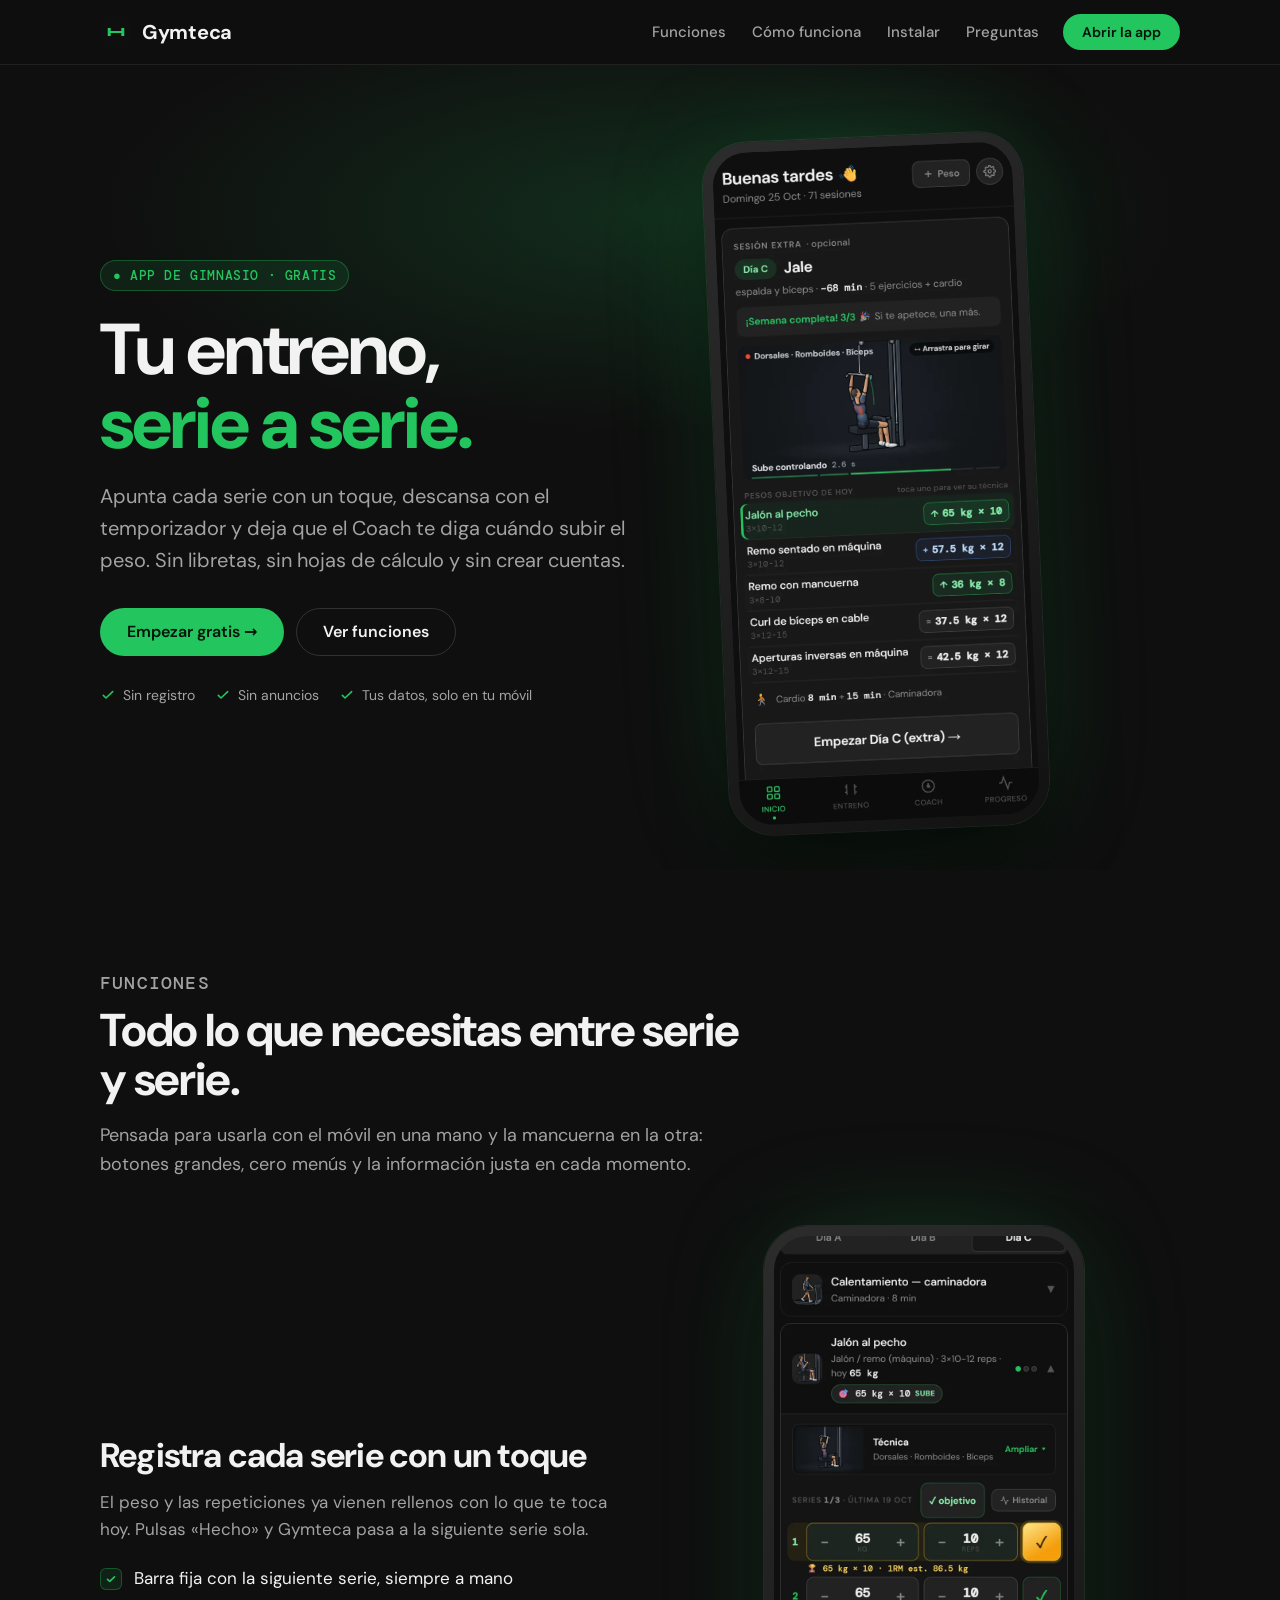
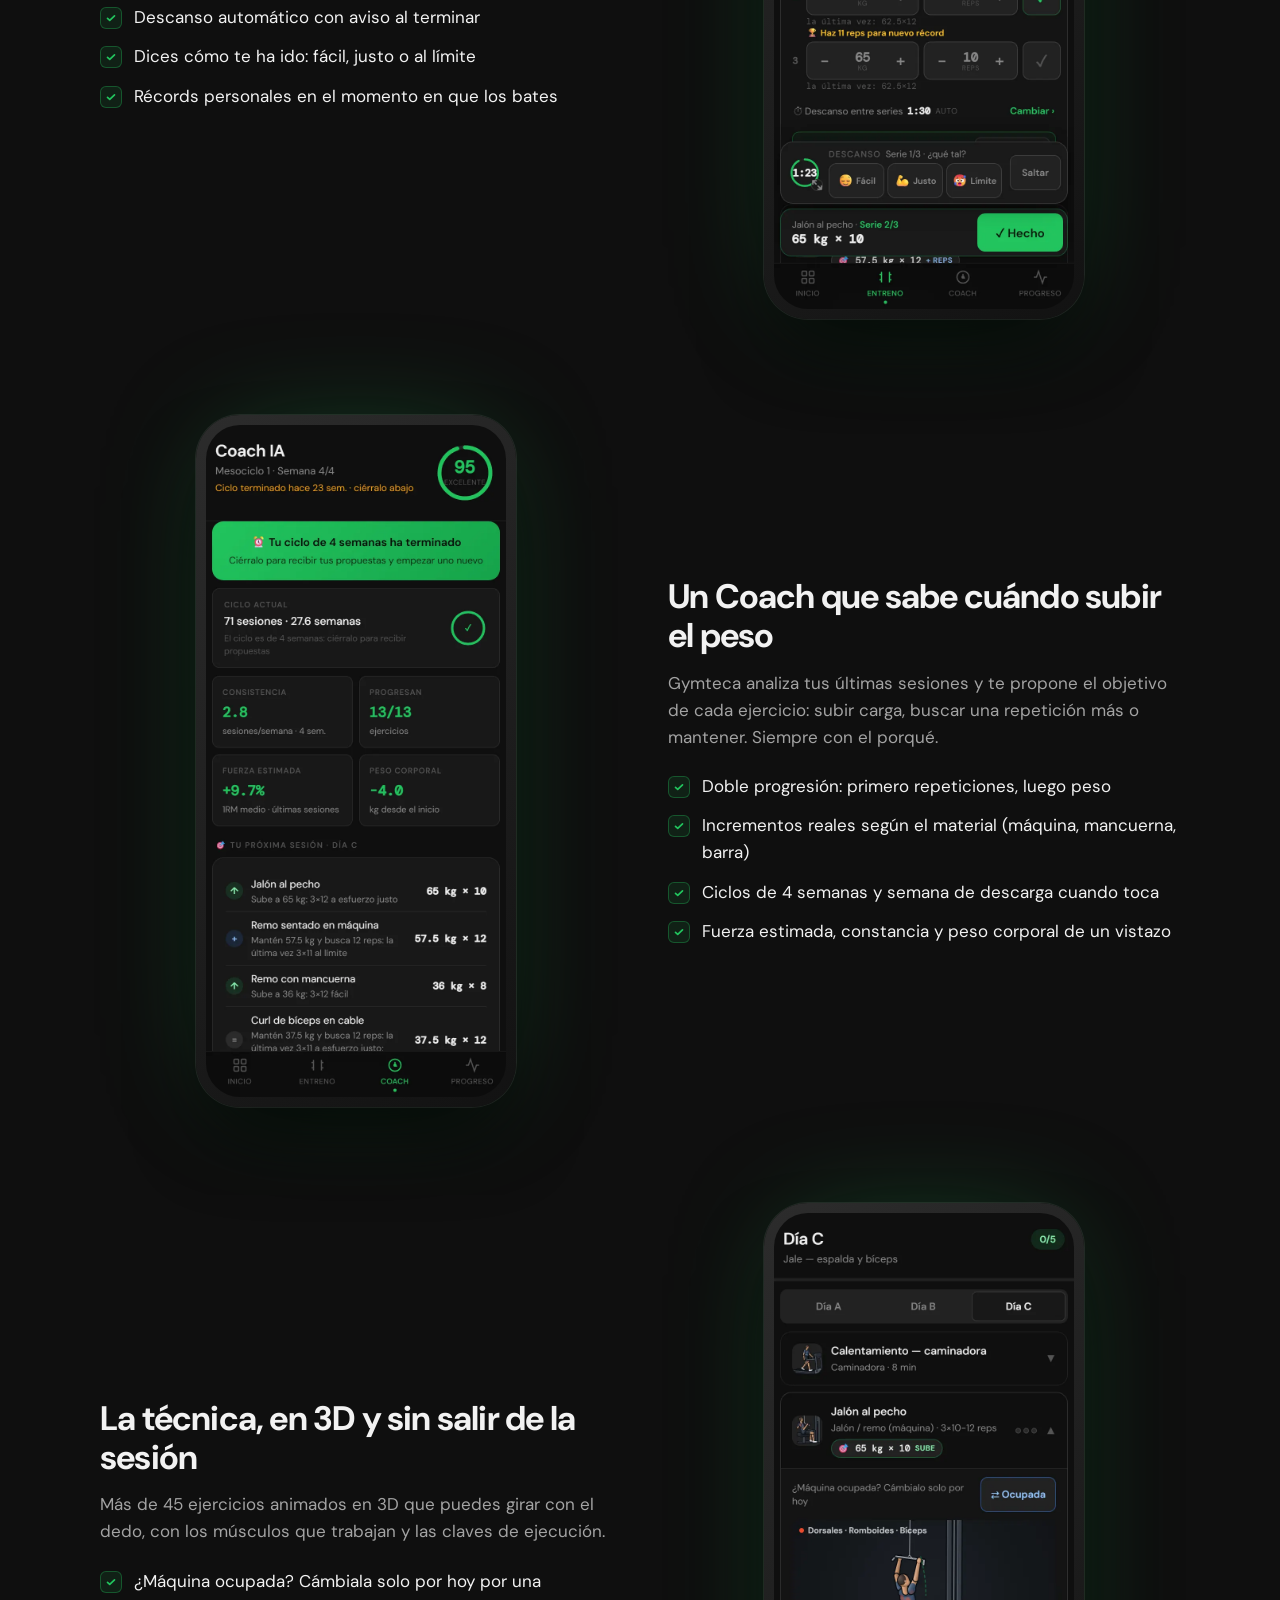
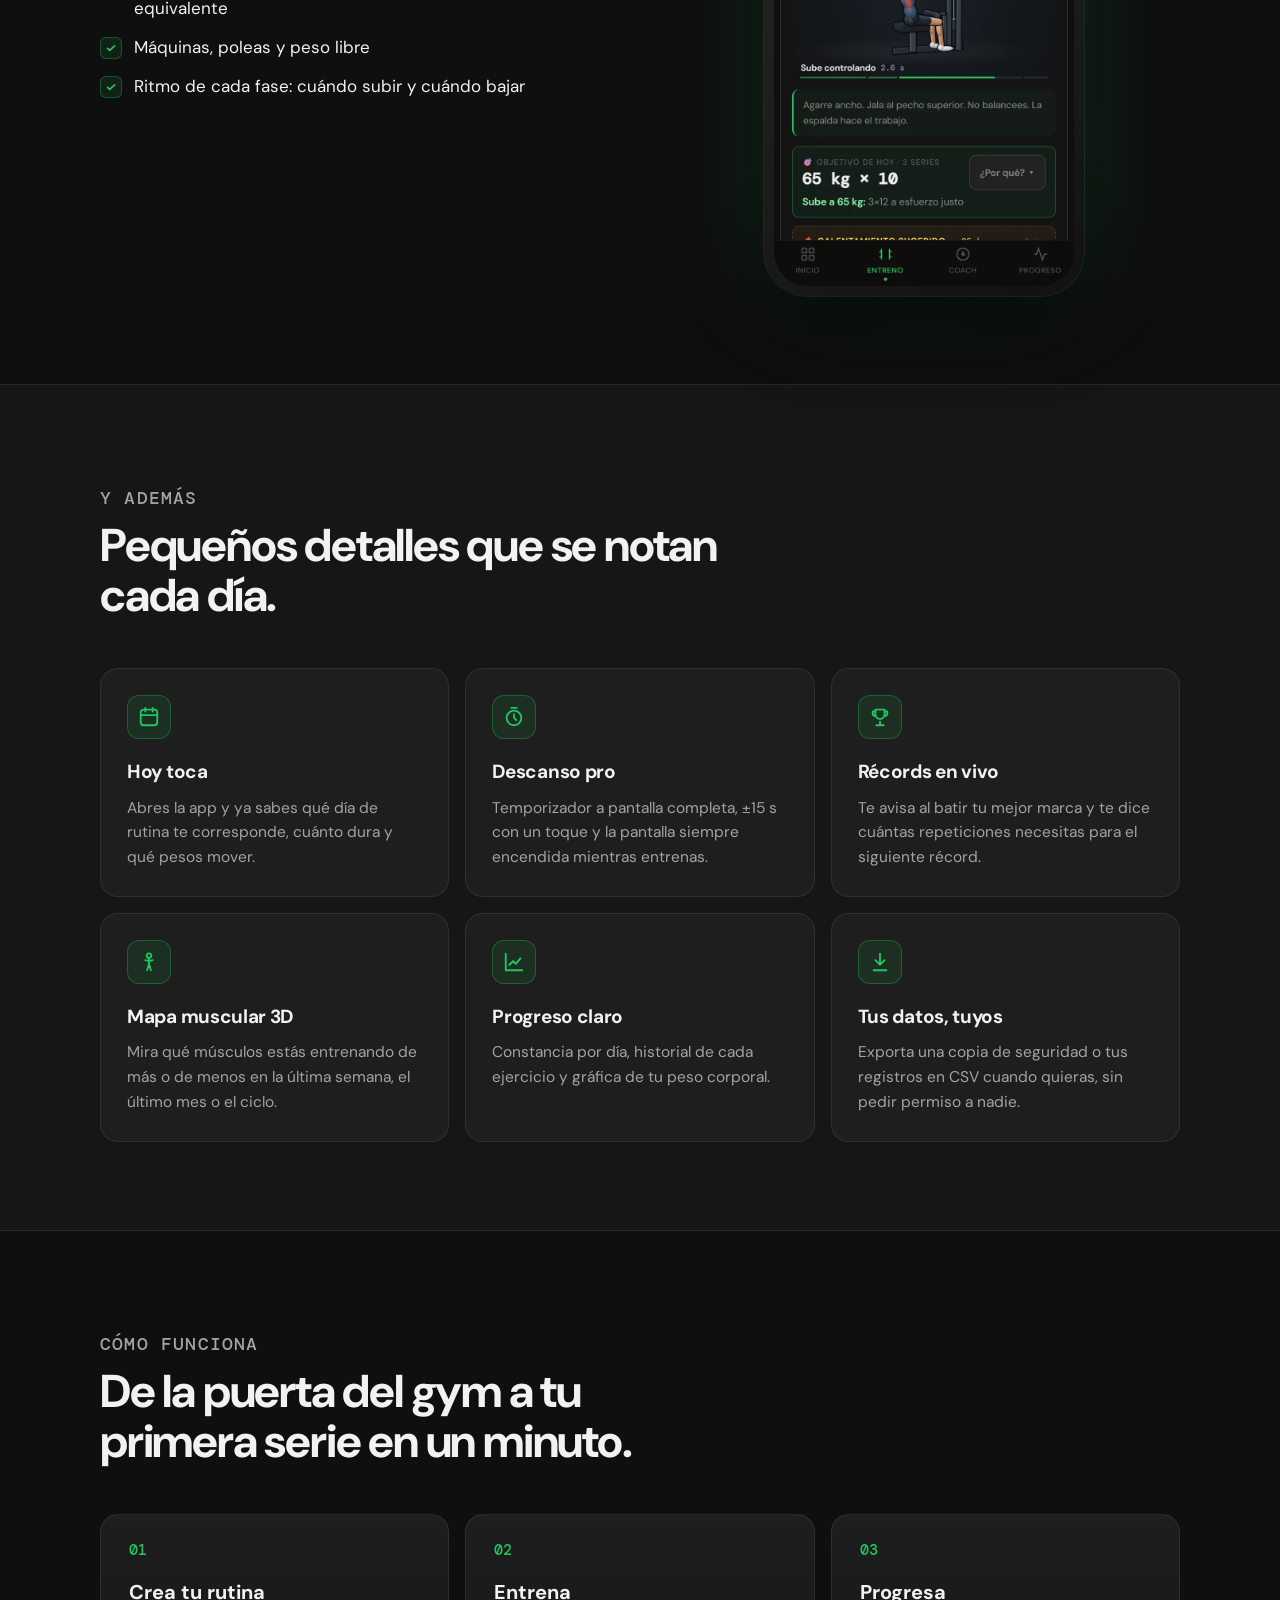
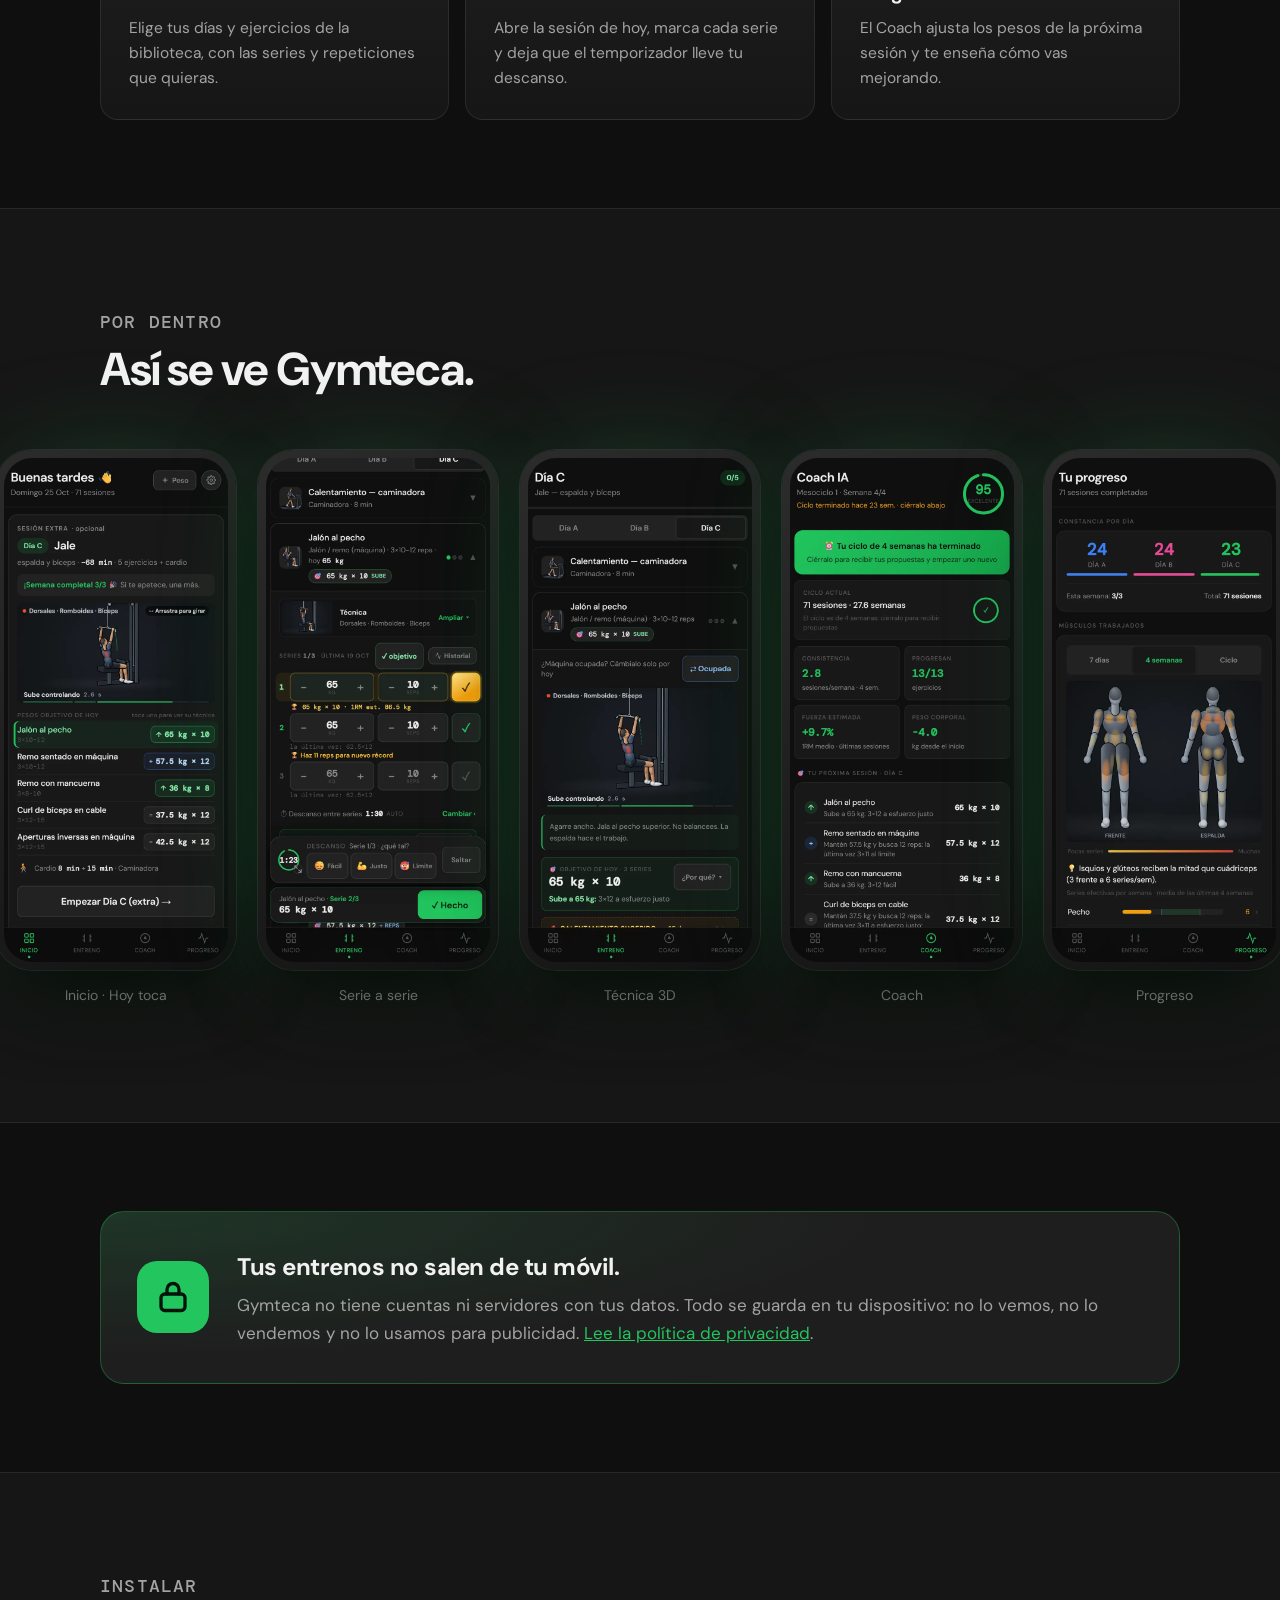
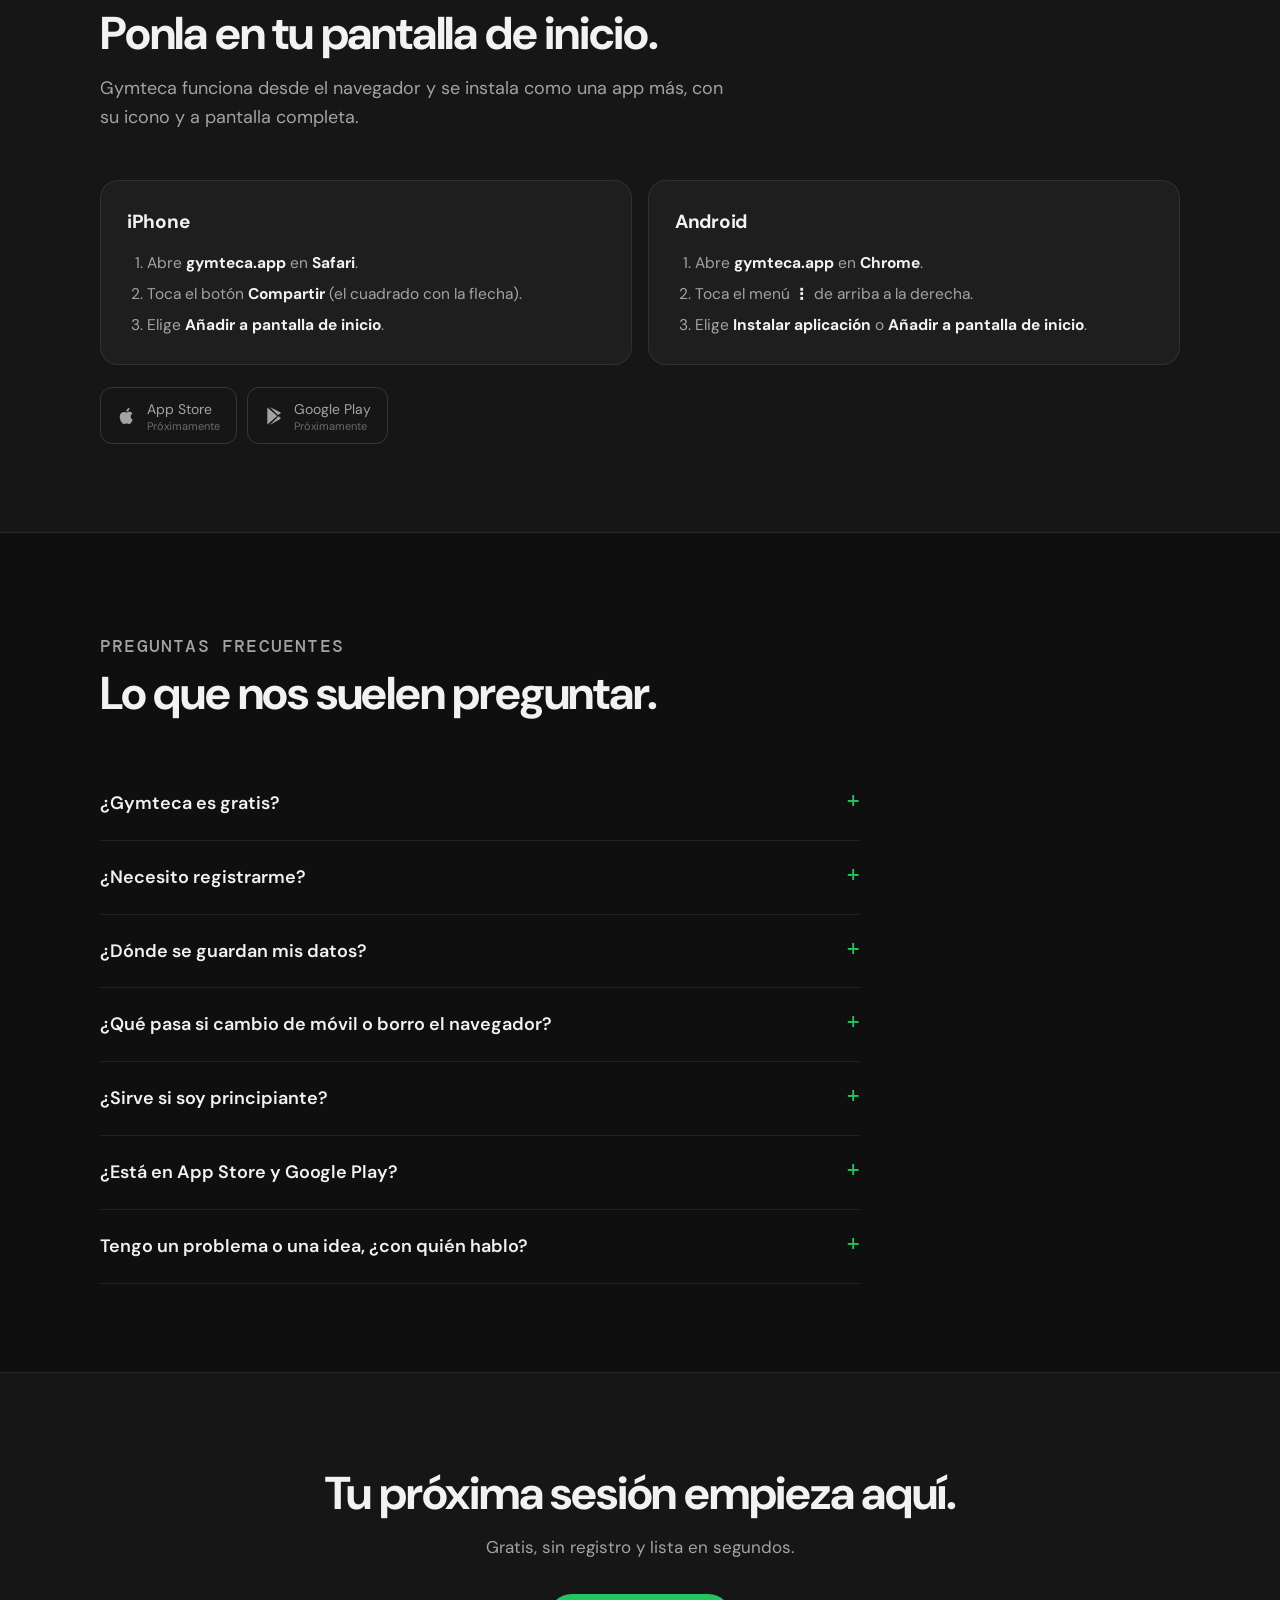
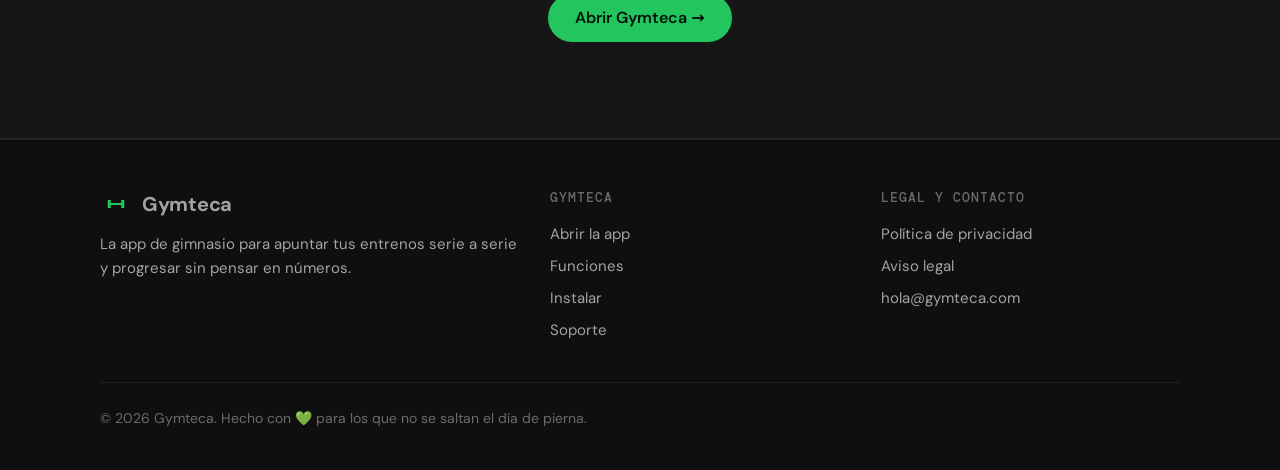
==== index.html @ 5f76e6f7 "Gymteca: web de presentación, privacidad, soporte y aviso legal Co-Authored-By: Claude Opus 5.5 <nor" ====
<!doctype html>
<html lang="es">
<head>
<meta charset="utf-8">
<meta name="viewport" content="width=device-width, initial-scale=1, viewport-fit=cover">
<title>Gymteca — App de gimnasio para apuntar tus entrenos serie a serie</title>
<meta name="description" content="Gymteca es la app de gimnasio que registra cada serie, cronometra tu descanso y te dice cuándo subir el peso. Gratis, sin registro y con tus datos solo en tu móvil.">
<link rel="canonical" href="https://gymteca.com/">
<meta name="theme-color" content="#0f0f0f">
<link rel="icon" href="/assets/img/favicon.svg" type="image/svg+xml">
<link rel="icon" href="/assets/img/favicon-32.png" sizes="32x32" type="image/png">
<link rel="apple-touch-icon" href="/assets/img/apple-touch-icon.png">
<link rel="preload" href="/assets/fonts/dm-sans.woff2" as="font" type="font/woff2" crossorigin>
<link rel="stylesheet" href="/assets/styles.css">

<meta property="og:type" content="website">
<meta property="og:locale" content="es_ES">
<meta property="og:site_name" content="Gymteca">
<meta property="og:url" content="https://gymteca.com/">
<meta property="og:title" content="Gymteca — Tu entreno, serie a serie">
<meta property="og:description" content="Registra cada serie, descansa con temporizador y deja que el Coach te diga cuándo subir el peso. Gratis y sin registro.">
<meta property="og:image" content="https://gymteca.com/assets/img/og.png">
<meta property="og:image:width" content="1200">
<meta property="og:image:height" content="630">
<meta name="twitter:card" content="summary_large_image">

<script type="application/ld+json">
{
  "@context": "https://schema.org",
  "@graph": [
    {
      "@type": "Organization",
      "@id": "https://gymteca.com/#org",
      "name": "Gymteca",
      "url": "https://gymteca.com/",
      "logo": "https://gymteca.com/assets/img/icon-512.png",
      "email": "hola@gymteca.com"
    },
    {
      "@type": "WebSite",
      "@id": "https://gymteca.com/#web",
      "url": "https://gymteca.com/",
      "name": "Gymteca",
      "inLanguage": "es",
      "publisher": {"@id": "https://gymteca.com/#org"}
    },
    {
      "@type": "SoftwareApplication",
      "name": "Gymteca",
      "url": "https://gymteca.app/",
      "applicationCategory": "HealthApplication",
      "operatingSystem": "iOS, Android, Web",
      "inLanguage": "es",
      "description": "App de gimnasio para registrar entrenamientos serie a serie, con temporizador de descanso, récords personales y un coach que calcula cuándo subir el peso.",
      "offers": {"@type": "Offer", "price": "0", "priceCurrency": "EUR"},
      "publisher": {"@id": "https://gymteca.com/#org"}
    },
    {
      "@type": "FAQPage",
      "mainEntity": [
        {"@type": "Question", "name": "¿Gymteca es gratis?", "acceptedAnswer": {"@type": "Answer", "text": "Sí. Puedes usar Gymteca gratis y sin crear ninguna cuenta."}},
        {"@type": "Question", "name": "¿Dónde se guardan mis datos?", "acceptedAnswer": {"@type": "Answer", "text": "Solo en tu móvil. Gymteca no tiene servidores con tus entrenos: no los vemos, no los vendemos y no salen de tu dispositivo."}},
        {"@type": "Question", "name": "¿Qué pasa si cambio de móvil?", "acceptedAnswer": {"@type": "Answer", "text": "Desde Ajustes puedes exportar una copia de seguridad y luego importarla en el móvil nuevo. También puedes exportar tus registros a CSV."}},
        {"@type": "Question", "name": "¿Está en App Store y Google Play?", "acceptedAnswer": {"@type": "Answer", "text": "Todavía no. De momento se instala desde el navegador en gymteca.app y funciona como una app más en la pantalla de inicio."}}
      ]
    }
  ]
}
</script>
</head>
<body>
<a class="skip" href="#main">Saltar al contenido</a>

<header class="nav">
  <div class="wrap">
    <a class="logo" href="/" aria-label="Gymteca, inicio"><img src="/assets/img/favicon.svg" alt="" width="32" height="32">Gymteca</a>
    <ul class="nav-links">
      <li><a href="#funciones">Funciones</a></li>
      <li><a href="#como-funciona">Cómo funciona</a></li>
      <li><a href="#instalar">Instalar</a></li>
      <li><a href="#preguntas">Preguntas</a></li>
    </ul>
    <a class="btn btn-primary btn-sm" href="https://gymteca.app/">Abrir la app</a>
  </div>
</header>

<main id="main">

<section class="hero">
  <div class="wrap">
    <div>
      <span class="eyebrow">● App de gimnasio · gratis</span>
      <h1>Tu entreno,<br><span>serie a serie.</span></h1>
      <p class="lead">Apunta cada serie con un toque, descansa con el temporizador y deja que el Coach te diga cuándo subir el peso. Sin libretas, sin hojas de cálculo y sin crear cuentas.</p>
      <div class="cta">
        <a class="btn btn-primary" href="https://gymteca.app/">Empezar gratis →</a>
        <a class="btn btn-ghost" href="#funciones">Ver funciones</a>
      </div>
      <ul class="trust">
        <li><svg viewBox="0 0 24 24" fill="none" stroke="currentColor" stroke-width="2.4" stroke-linecap="round" stroke-linejoin="round" aria-hidden="true"><path d="M5 12.5l4 4L19 7"/></svg>Sin registro</li>
        <li><svg viewBox="0 0 24 24" fill="none" stroke="currentColor" stroke-width="2.4" stroke-linecap="round" stroke-linejoin="round" aria-hidden="true"><path d="M5 12.5l4 4L19 7"/></svg>Sin anuncios</li>
        <li><svg viewBox="0 0 24 24" fill="none" stroke="currentColor" stroke-width="2.4" stroke-linecap="round" stroke-linejoin="round" aria-hidden="true"><path d="M5 12.5l4 4L19 7"/></svg>Tus datos, solo en tu móvil</li>
      </ul>
    </div>
    <div class="phone tilt">
      <img src="/assets/img/app-inicio.webp" width="780" height="1688" alt="Pantalla de inicio de Gymteca con la sesión de hoy, la técnica del ejercicio en 3D y los pesos objetivo" fetchpriority="high">
    </div>
  </div>
</section>

<section id="funciones">
  <div class="wrap">
    <div class="section-head">
      <p class="kicker">Funciones</p>
      <h2>Todo lo que necesitas entre serie y serie.</h2>
      <p>Pensada para usarla con el móvil en una mano y la mancuerna en la otra: botones grandes, cero menús y la información justa en cada momento.</p>
    </div>

    <article class="feature">
      <div>
        <h3>Registra cada serie con un toque</h3>
        <p>El peso y las repeticiones ya vienen rellenos con lo que te toca hoy. Pulsas «Hecho» y Gymteca pasa a la siguiente serie sola.</p>
        <ul>
          <li>Barra fija con la siguiente serie, siempre a mano</li>
          <li>Descanso automático con aviso al terminar</li>
          <li>Dices cómo te ha ido: fácil, justo o al límite</li>
          <li>Récords personales en el momento en que los bates</li>
        </ul>
      </div>
      <div class="feature-media"><div class="phone"><img src="/assets/img/app-serie-a-serie.webp" width="780" height="1688" alt="Registro de series en Gymteca con un récord de peso y el temporizador de descanso en marcha" loading="lazy"></div></div>
    </article>

    <article class="feature rev">
      <div>
        <h3>Un Coach que sabe cuándo subir el peso</h3>
        <p>Gymteca analiza tus últimas sesiones y te propone el objetivo de cada ejercicio: subir carga, buscar una repetición más o mantener. Siempre con el porqué.</p>
        <ul>
          <li>Doble progresión: primero repeticiones, luego peso</li>
          <li>Incrementos reales según el material (máquina, mancuerna, barra)</li>
          <li>Ciclos de 4 semanas y semana de descarga cuando toca</li>
          <li>Fuerza estimada, constancia y peso corporal de un vistazo</li>
        </ul>
      </div>
      <div class="feature-media"><div class="phone"><img src="/assets/img/app-coach.webp" width="780" height="1688" alt="Pantalla del Coach de Gymteca con la puntuación del ciclo y los objetivos de la próxima sesión" loading="lazy"></div></div>
    </article>

    <article class="feature">
      <div>
        <h3>La técnica, en 3D y sin salir de la sesión</h3>
        <p>Más de 45 ejercicios animados en 3D que puedes girar con el dedo, con los músculos que trabajan y las claves de ejecución.</p>
        <ul>
          <li>¿Máquina ocupada? Cámbiala solo por hoy por una equivalente</li>
          <li>Máquinas, poleas y peso libre</li>
          <li>Ritmo de cada fase: cuándo subir y cuándo bajar</li>
        </ul>
      </div>
      <div class="feature-media"><div class="phone"><img src="/assets/img/app-tecnica-3d.webp" width="780" height="1688" alt="Ejercicio de jalón al pecho animado en 3D dentro de una sesión de Gymteca" loading="lazy"></div></div>
    </article>
  </div>
</section>

<section class="alt" aria-labelledby="mas-titulo">
  <div class="wrap">
    <div class="section-head">
      <p class="kicker">Y además</p>
      <h2 id="mas-titulo">Pequeños detalles que se notan cada día.</h2>
    </div>
    <div class="grid">
      <div class="card">
        <div class="ic"><svg viewBox="0 0 24 24" fill="none" stroke="currentColor" stroke-width="2" stroke-linecap="round" stroke-linejoin="round" aria-hidden="true"><rect x="3" y="4" width="18" height="17" rx="3"/><path d="M8 2v4M16 2v4M3 10h18"/></svg></div>
        <h3>Hoy toca</h3>
        <p>Abres la app y ya sabes qué día de rutina te corresponde, cuánto dura y qué pesos mover.</p>
      </div>
      <div class="card">
        <div class="ic"><svg viewBox="0 0 24 24" fill="none" stroke="currentColor" stroke-width="2" stroke-linecap="round" stroke-linejoin="round" aria-hidden="true"><circle cx="12" cy="13" r="8"/><path d="M12 9v4l2.5 2.5M9 2h6"/></svg></div>
        <h3>Descanso pro</h3>
        <p>Temporizador a pantalla completa, ±15 s con un toque y la pantalla siempre encendida mientras entrenas.</p>
      </div>
      <div class="card">
        <div class="ic"><svg viewBox="0 0 24 24" fill="none" stroke="currentColor" stroke-width="2" stroke-linecap="round" stroke-linejoin="round" aria-hidden="true"><path d="M8 21h8M12 17v4M7 4h10v5a5 5 0 0 1-10 0V4zM17 6h3v2a3 3 0 0 1-3 3M7 6H4v2a3 3 0 0 0 3 3"/></svg></div>
        <h3>Récords en vivo</h3>
        <p>Te avisa al batir tu mejor marca y te dice cuántas repeticiones necesitas para el siguiente récord.</p>
      </div>
      <div class="card">
        <div class="ic"><svg viewBox="0 0 24 24" fill="none" stroke="currentColor" stroke-width="2" stroke-linecap="round" stroke-linejoin="round" aria-hidden="true"><circle cx="12" cy="5" r="2.5"/><path d="M12 8v6M8 10l4 1 4-1M10 21l2-7 2 7"/></svg></div>
        <h3>Mapa muscular 3D</h3>
        <p>Mira qué músculos estás entrenando de más o de menos en la última semana, el último mes o el ciclo.</p>
      </div>
      <div class="card">
        <div class="ic"><svg viewBox="0 0 24 24" fill="none" stroke="currentColor" stroke-width="2" stroke-linecap="round" stroke-linejoin="round" aria-hidden="true"><path d="M3 3v18h18"/><path d="M7 15l4-4 3 3 5-6"/></svg></div>
        <h3>Progreso claro</h3>
        <p>Constancia por día, historial de cada ejercicio y gráfica de tu peso corporal.</p>
      </div>
      <div class="card">
        <div class="ic"><svg viewBox="0 0 24 24" fill="none" stroke="currentColor" stroke-width="2" stroke-linecap="round" stroke-linejoin="round" aria-hidden="true"><path d="M12 3v12M7 10l5 5 5-5M5 21h14"/></svg></div>
        <h3>Tus datos, tuyos</h3>
        <p>Exporta una copia de seguridad o tus registros en CSV cuando quieras, sin pedir permiso a nadie.</p>
      </div>
    </div>
  </div>
</section>

<section id="como-funciona">
  <div class="wrap">
    <div class="section-head">
      <p class="kicker">Cómo funciona</p>
      <h2>De la puerta del gym a tu primera serie en un minuto.</h2>
    </div>
    <ol class="steps">
      <li><h3>Crea tu rutina</h3><p>Elige tus días y ejercicios de la biblioteca, con las series y repeticiones que quieras.</p></li>
      <li><h3>Entrena</h3><p>Abre la sesión de hoy, marca cada serie y deja que el temporizador lleve tu descanso.</p></li>
      <li><h3>Progresa</h3><p>El Coach ajusta los pesos de la próxima sesión y te enseña cómo vas mejorando.</p></li>
    </ol>
  </div>
</section>

<section class="alt" aria-labelledby="galeria-titulo">
  <div class="wrap">
    <div class="section-head">
      <p class="kicker">Por dentro</p>
      <h2 id="galeria-titulo">Así se ve Gymteca.</h2>
    </div>
    <div class="gallery">
      <figure><div class="phone"><img src="/assets/img/app-inicio.webp" width="780" height="1688" alt="Inicio con la sesión de hoy" loading="lazy"></div><figcaption>Inicio · Hoy toca</figcaption></figure>
      <figure><div class="phone"><img src="/assets/img/app-serie-a-serie.webp" width="780" height="1688" alt="Registro de series y descanso" loading="lazy"></div><figcaption>Serie a serie</figcaption></figure>
      <figure><div class="phone"><img src="/assets/img/app-tecnica-3d.webp" width="780" height="1688" alt="Técnica del ejercicio en 3D" loading="lazy"></div><figcaption>Técnica 3D</figcaption></figure>
      <figure><div class="phone"><img src="/assets/img/app-coach.webp" width="780" height="1688" alt="Coach con objetivos de la próxima sesión" loading="lazy"></div><figcaption>Coach</figcaption></figure>
      <figure><div class="phone"><img src="/assets/img/app-progreso.webp" width="780" height="1688" alt="Progreso con mapa muscular en 3D" loading="lazy"></div><figcaption>Progreso</figcaption></figure>
    </div>
  </div>
</section>

<section aria-labelledby="privacidad-titulo">
  <div class="wrap">
    <div class="privacy-band">
      <div class="big"><svg viewBox="0 0 24 24" fill="none" stroke="currentColor" stroke-width="2.2" stroke-linecap="round" stroke-linejoin="round" aria-hidden="true"><rect x="4" y="10" width="16" height="11" rx="2.5"/><path d="M8 10V7a4 4 0 0 1 8 0v3"/></svg></div>
      <div>
        <h3 id="privacidad-titulo">Tus entrenos no salen de tu móvil.</h3>
        <p>Gymteca no tiene cuentas ni servidores con tus datos. Todo se guarda en tu dispositivo: no lo vemos, no lo vendemos y no lo usamos para publicidad. <a class="green" href="/privacidad">Lee la política de privacidad</a>.</p>
      </div>
    </div>
  </div>
</section>

<section id="instalar" class="alt">
  <div class="wrap">
    <div class="section-head">
      <p class="kicker">Instalar</p>
      <h2>Ponla en tu pantalla de inicio.</h2>
      <p>Gymteca funciona desde el navegador y se instala como una app más, con su icono y a pantalla completa.</p>
    </div>
    <div class="install">
      <div class="card">
        <h3>iPhone</h3>
        <ol>
          <li>Abre <strong>gymteca.app</strong> en <strong>Safari</strong>.</li>
          <li>Toca el botón <strong>Compartir</strong> (el cuadrado con la flecha).</li>
          <li>Elige <strong>Añadir a pantalla de inicio</strong>.</li>
        </ol>
      </div>
      <div class="card">
        <h3>Android</h3>
        <ol>
          <li>Abre <strong>gymteca.app</strong> en <strong>Chrome</strong>.</li>
          <li>Toca el menú <strong>⋮</strong> de arriba a la derecha.</li>
          <li>Elige <strong>Instalar aplicación</strong> o <strong>Añadir a pantalla de inicio</strong>.</li>
        </ol>
      </div>
    </div>
    <div class="stores" aria-label="Tiendas de aplicaciones">
      <span class="store"><svg viewBox="0 0 24 24" fill="currentColor" aria-hidden="true"><path d="M16.4 12.6c0-2.4 2-3.6 2.1-3.7-1.1-1.7-2.9-1.9-3.5-1.9-1.5-.2-2.9.9-3.7.9-.8 0-1.9-.9-3.2-.8-1.6 0-3.1 1-4 2.4-1.7 3-.4 7.4 1.2 9.8.8 1.2 1.8 2.5 3 2.4 1.2 0 1.7-.8 3.1-.8 1.5 0 1.9.8 3.2.8 1.3 0 2.1-1.2 2.9-2.4.9-1.4 1.3-2.7 1.3-2.8-.1 0-2.4-.9-2.4-3.9zM14 5.5c.7-.8 1.1-1.9 1-3-1 0-2.1.7-2.8 1.5-.6.7-1.2 1.8-1 2.9 1.1.1 2.1-.6 2.8-1.4z"/></svg><span>App Store<small>Próximamente</small></span></span>
      <span class="store"><svg viewBox="0 0 24 24" fill="currentColor" aria-hidden="true"><path d="M4 2.8v18.4c0 .4.4.7.8.5l10.4-9.2c.3-.3.3-.7 0-1L4.8 2.3c-.4-.2-.8.1-.8.5zm12.6 8.1 2.9-1.7c.7-.4.7-1.4 0-1.8L6.9 1.1l9.7 9.8zm0 2.2-9.7 9.8 12.6-7.3c.7-.4.7-1.4 0-1.8l-2.9-1.7z"/></svg><span>Google Play<small>Próximamente</small></span></span>
    </div>
  </div>
</section>

<section id="preguntas">
  <div class="wrap">
    <div class="section-head">
      <p class="kicker">Preguntas frecuentes</p>
      <h2>Lo que nos suelen preguntar.</h2>
    </div>
    <div class="faq">
      <details><summary>¿Gymteca es gratis?</summary><p>Sí. Puedes usar Gymteca gratis y sin crear ninguna cuenta.</p></details>
      <details><summary>¿Necesito registrarme?</summary><p>No. Abres gymteca.app y empiezas a entrenar. No te pedimos correo, contraseña ni ningún dato personal.</p></details>
      <details><summary>¿Dónde se guardan mis datos?</summary><p>Solo en tu móvil, en el almacenamiento del navegador. Gymteca no tiene servidores con tus entrenos: no los vemos, no los vendemos y no salen de tu dispositivo.</p></details>
      <details><summary>¿Qué pasa si cambio de móvil o borro el navegador?</summary><p>Como los datos viven en tu móvil, si borras los datos del navegador se pierden. Desde Ajustes puedes exportar una copia de seguridad cuando quieras e importarla después en otro móvil. Te recomendamos hacer una copia de vez en cuando.</p></details>
      <details><summary>¿Sirve si soy principiante?</summary><p>Sí. Cada ejercicio tiene su técnica animada en 3D y el Coach te propone pesos prudentes y te dice cuándo subir, así que no tienes que calcular nada.</p></details>
      <details><summary>¿Está en App Store y Google Play?</summary><p>Todavía no. De momento se instala desde el navegador en gymteca.app y funciona como una app más en tu pantalla de inicio. Avisaremos en cuanto esté en las tiendas.</p></details>
      <details><summary>Tengo un problema o una idea, ¿con quién hablo?</summary><p>Escríbenos a <a class="green" href="mailto:soporte@gymteca.com">soporte@gymteca.com</a> o visita la página de <a class="green" href="/soporte">soporte</a>. Leemos todos los mensajes.</p></details>
    </div>
  </div>
</section>

<section class="final alt">
  <div class="wrap">
    <h2>Tu próxima sesión empieza aquí.</h2>
    <p>Gratis, sin registro y lista en segundos.</p>
    <div class="cta"><a class="btn btn-primary" href="https://gymteca.app/">Abrir Gymteca →</a></div>
  </div>
</section>

</main>

<footer>
  <div class="wrap">
    <div>
      <a class="logo" href="/"><img src="/assets/img/favicon.svg" alt="" width="32" height="32">Gymteca</a>
      <p style="margin-top:12px;max-width:28em">La app de gimnasio para apuntar tus entrenos serie a serie y progresar sin pensar en números.</p>
    </div>
    <div>
      <h4>Gymteca</h4>
      <ul>
        <li><a href="https://gymteca.app/">Abrir la app</a></li>
        <li><a href="/#funciones">Funciones</a></li>
        <li><a href="/#instalar">Instalar</a></li>
        <li><a href="/soporte">Soporte</a></li>
      </ul>
    </div>
    <div>
      <h4>Legal y contacto</h4>
      <ul>
        <li><a href="/privacidad">Política de privacidad</a></li>
        <li><a href="/aviso-legal">Aviso legal</a></li>
        <li><a href="mailto:hola@gymteca.com">hola@gymteca.com</a></li>
      </ul>
    </div>
    <p class="copy">© 2026 Gymteca. Hecho con 💚 para los que no se saltan el día de pierna.</p>
  </div>
</footer>
</body>
</html>
---- assets/styles.css ----
/* Gymteca — estilos de gymteca.com (misma identidad que la app) */
@font-face{font-family:'DM Sans';src:url(fonts/dm-sans.woff2) format('woff2');font-weight:400 700;font-display:swap}
@font-face{font-family:'DM Mono';src:url(fonts/dm-mono-400.woff2) format('woff2');font-weight:400;font-display:swap}
@font-face{font-family:'DM Mono';src:url(fonts/dm-mono-500.woff2) format('woff2');font-weight:500;font-display:swap}

:root{
  color-scheme:dark;
  --bg:#0f0f0f;--bg2:#161616;--bg3:#1e1e1e;--bg4:#262626;
  --border:rgba(255,255,255,.08);--border2:rgba(255,255,255,.14);
  --text:#f2f2f2;--text2:#a3a3a3;--text3:#6b6b6b;
  --green:#22c55e;--green2:#4ade80;--green-bg:rgba(34,197,94,.1);--green-b:rgba(34,197,94,.32);
  --amber:#f59e0b;--blue:#3b82f6;--pink:#ec4899;
  --r:18px;--rsm:12px;
  --wrap:1120px;
  --sans:'DM Sans',system-ui,-apple-system,'Segoe UI',Roboto,sans-serif;
  --mono:'DM Mono',ui-monospace,'SF Mono',Menlo,monospace;
}
*{box-sizing:border-box;margin:0;padding:0}
html{scroll-behavior:smooth;-webkit-text-size-adjust:100%}
body{background:var(--bg);color:var(--text);font-family:var(--sans);font-size:17px;line-height:1.6;-webkit-font-smoothing:antialiased;overflow-x:hidden}
img{max-width:100%;display:block}
a{color:inherit}
:focus-visible{outline:2px solid var(--green);outline-offset:3px;border-radius:6px}
.wrap{max-width:var(--wrap);margin:0 auto;padding:0 20px}
.mono{font-family:var(--mono)}
.green{color:var(--green)}
.skip{position:absolute;left:-999px;top:8px;background:var(--green);color:#04130a;padding:8px 14px;border-radius:8px;z-index:100;font-weight:600}
.skip:focus{left:8px}

/* Cabecera */
.nav{position:sticky;top:0;z-index:50;background:rgba(15,15,15,.82);backdrop-filter:blur(16px);-webkit-backdrop-filter:blur(16px);border-bottom:1px solid var(--border)}
.nav .wrap{display:flex;align-items:center;gap:24px;height:64px}
.logo{display:flex;align-items:center;gap:10px;text-decoration:none;font-weight:700;font-size:20px;letter-spacing:-.3px}
.logo img{width:32px;height:32px;border-radius:9px}
.nav-links{display:flex;gap:26px;margin-left:auto;list-style:none}
.nav-links a{text-decoration:none;color:var(--text2);font-size:15px;font-weight:500;transition:color .2s}
.nav-links a:hover{color:var(--text)}
.btn{display:inline-flex;align-items:center;justify-content:center;gap:8px;font:600 16px/1 var(--sans);text-decoration:none;border-radius:999px;padding:15px 26px;transition:transform .15s,background .2s,border-color .2s;border:1px solid transparent;white-space:nowrap}
.btn:active{transform:scale(.97)}
.btn-primary{background:var(--green);color:#04130a}
.btn-primary:hover{background:var(--green2)}
.btn-ghost{border-color:var(--border2);color:var(--text)}
.btn-ghost:hover{border-color:var(--text3);background:rgba(255,255,255,.03)}
.btn-sm{padding:10px 18px;font-size:14px}
@media (max-width:820px){.nav-links{display:none}.nav .btn{margin-left:auto}}

/* Hero */
.hero{position:relative;padding:72px 0 40px;overflow:hidden}
.hero::before{content:"";position:absolute;inset:-20% -10% auto;height:620px;background:radial-gradient(closest-side,rgba(34,197,94,.16),transparent 70%);pointer-events:none}
.hero .wrap{position:relative;display:grid;grid-template-columns:1.1fr .9fr;gap:48px;align-items:center}
.eyebrow{display:inline-flex;align-items:center;gap:8px;font:500 13px/1 var(--mono);letter-spacing:.6px;text-transform:uppercase;color:var(--green);background:var(--green-bg);border:1px solid var(--green-b);padding:8px 12px;border-radius:999px}
.hero h1{font-size:clamp(40px,6.4vw,72px);line-height:1.02;letter-spacing:-2px;font-weight:700;margin:22px 0 20px}
.hero h1 span{color:var(--green)}
.lead{font-size:clamp(17px,2vw,20px);color:var(--text2);max-width:34em}
.cta{display:flex;flex-wrap:wrap;gap:12px;margin-top:32px}
.trust{display:flex;flex-wrap:wrap;gap:8px 20px;margin-top:28px;color:var(--text2);font-size:14px;list-style:none}
.trust li{display:flex;align-items:center;gap:7px}
.trust svg{width:16px;height:16px;color:var(--green);flex:none}
@media (max-width:900px){.hero{padding-top:44px}.hero .wrap{grid-template-columns:1fr;gap:40px}.hero .phone{margin:0 auto}}

/* Teléfono */
.phone{position:relative;width:min(320px,78vw);aspect-ratio:780/1688;border-radius:44px;padding:10px;background:linear-gradient(145deg,#2c2c2c,#121212);box-shadow:0 0 0 1px rgba(255,255,255,.08),0 40px 80px -20px rgba(0,0,0,.8),0 0 120px -30px rgba(34,197,94,.35)}
.phone img{width:100%;height:100%;object-fit:cover;object-position:top;border-radius:34px}
.phone.tilt{transform:rotate(-2.5deg)}

/* Secciones */
section{padding:88px 0}
.section-head{max-width:640px;margin-bottom:48px}
.kicker{font:500 13px/1 var(--mono);letter-spacing:1.2px;text-transform:uppercase;color:var(--green);margin-bottom:14px}
h2{font-size:clamp(30px,4.2vw,46px);line-height:1.08;letter-spacing:-1.2px;font-weight:700}
.section-head p{color:var(--text2);margin-top:16px;font-size:18px}
.alt{background:var(--bg2);border-block:1px solid var(--border)}

/* Funciones destacadas (texto + captura) */
.feature{display:grid;grid-template-columns:1fr 1fr;gap:56px;align-items:center}
.feature + .feature{margin-top:96px}
.feature.rev .feature-media{order:-1}
.feature h3{font-size:clamp(26px,3vw,34px);line-height:1.15;letter-spacing:-.8px;margin-bottom:14px}
.feature p{color:var(--text2)}
.feature ul{list-style:none;margin-top:22px;display:grid;gap:12px}
.feature li{display:flex;gap:12px;color:var(--text)}
.feature li::before{content:"";flex:none;width:20px;height:20px;margin-top:3px;border-radius:6px;background:var(--green-bg) url("data:image/svg+xml,%3Csvg xmlns='http://www.w3.org/2000/svg' viewBox='0 0 20 20' fill='none' stroke='%2322c55e' stroke-width='2.4' stroke-linecap='round' stroke-linejoin='round'%3E%3Cpath d='M5 10.5l3.2 3L15 7'/%3E%3C/svg%3E") center/14px no-repeat;border:1px solid var(--green-b)}
.feature-media{display:flex;justify-content:center}
@media (max-width:860px){.feature{grid-template-columns:1fr;gap:36px}.feature.rev .feature-media{order:0}.feature + .feature{margin-top:72px}}

/* Rejilla de funciones */
.grid{display:grid;grid-template-columns:repeat(3,1fr);gap:16px}
.card{background:var(--bg3);border:1px solid var(--border);border-radius:var(--r);padding:26px;transition:border-color .2s,transform .2s}
.card:hover{border-color:var(--border2);transform:translateY(-2px)}
.card .ic{width:44px;height:44px;border-radius:12px;display:grid;place-items:center;background:var(--green-bg);border:1px solid var(--green-b);color:var(--green);margin-bottom:18px}
.card .ic svg{width:22px;height:22px}
.card h3{font-size:19px;letter-spacing:-.3px;margin-bottom:8px}
.card p{color:var(--text2);font-size:15.5px}
@media (max-width:900px){.grid{grid-template-columns:1fr 1fr}}
@media (max-width:600px){.grid{grid-template-columns:1fr}}

/* Pasos */
.steps{display:grid;grid-template-columns:repeat(3,1fr);gap:16px;counter-reset:s;list-style:none}
.steps li{counter-increment:s;padding:28px;border-radius:var(--r);border:1px solid var(--border);background:linear-gradient(180deg,var(--bg3),var(--bg2))}
.steps li::before{content:"0" counter(s);display:block;font:500 15px/1 var(--mono);color:var(--green);margin-bottom:18px}
.steps h3{font-size:20px;margin-bottom:8px}
.steps p{color:var(--text2);font-size:15.5px}
@media (max-width:800px){.steps{grid-template-columns:1fr}}

/* Galería */
.gallery{display:flex;gap:22px;overflow-x:auto;scroll-snap-type:x mandatory;padding:8px 20px 28px;margin:0 -20px;scrollbar-width:none}
.gallery::-webkit-scrollbar{display:none}
.gallery figure{flex:none;scroll-snap-align:center;display:grid;gap:14px;justify-items:center}
.gallery .phone{width:240px;border-radius:36px;padding:8px}
.gallery .phone img{border-radius:28px}
.gallery figcaption{font-size:14px;color:var(--text2)}
@media (min-width:1180px){.gallery{justify-content:center;overflow:visible}}

/* Privacidad (banda) */
.privacy-band{display:grid;grid-template-columns:auto 1fr;gap:28px;align-items:center;padding:36px;border-radius:24px;border:1px solid var(--green-b);background:radial-gradient(120% 140% at 0% 0%,rgba(34,197,94,.14),transparent 60%),var(--bg3)}
.privacy-band .big{width:72px;height:72px;border-radius:20px;display:grid;place-items:center;background:var(--green);color:#04130a}
.privacy-band .big svg{width:36px;height:36px}
.privacy-band h3{font-size:24px;letter-spacing:-.5px;margin-bottom:6px}
.privacy-band p{color:var(--text2)}
@media (max-width:640px){.privacy-band{grid-template-columns:1fr;padding:26px}}

/* Instalar */
.install{display:grid;grid-template-columns:1fr 1fr;gap:16px}
.install .card ol{margin:14px 0 0 20px;color:var(--text2);display:grid;gap:6px;font-size:15.5px}
.install .card strong{color:var(--text)}
.stores{display:flex;flex-wrap:wrap;gap:10px;margin-top:22px}
.store{display:inline-flex;align-items:center;gap:10px;padding:10px 16px;border-radius:12px;border:1px solid var(--border2);color:var(--text2);font-size:14px}
.store svg{width:20px;height:20px}
.store small{display:block;font-size:11px;color:var(--text3);line-height:1.2}
@media (max-width:760px){.install{grid-template-columns:1fr}}

/* FAQ */
.faq{max-width:760px}
.faq details{border-bottom:1px solid var(--border)}
.faq summary{list-style:none;cursor:pointer;display:flex;justify-content:space-between;gap:16px;padding:22px 0;font-weight:600;font-size:18px}
.faq summary::-webkit-details-marker{display:none}
.faq summary::after{content:"+";font:400 24px/1 var(--mono);color:var(--green);transition:transform .2s}
.faq details[open] summary::after{transform:rotate(45deg)}
.faq details p{color:var(--text2);padding:0 0 22px;max-width:62ch}

/* CTA final */
.final{text-align:center;padding:96px 0}
.final h2{max-width:14em;margin:0 auto}
.final p{color:var(--text2);margin:16px auto 0;max-width:34em}
.final .cta{justify-content:center}

/* Pie */
footer{border-top:1px solid var(--border);padding:48px 0 40px;color:var(--text2);font-size:15px}
footer .wrap{display:grid;grid-template-columns:1.4fr 1fr 1fr;gap:32px}
footer h4{font-size:13px;font-family:var(--mono);font-weight:500;letter-spacing:1px;text-transform:uppercase;color:var(--text3);margin-bottom:14px}
footer ul{list-style:none;display:grid;gap:8px}
footer a{text-decoration:none}
footer a:hover{color:var(--text)}
footer .copy{grid-column:1/-1;border-top:1px solid var(--border);padding-top:24px;margin-top:8px;font-size:14px;color:var(--text3)}
@media (max-width:700px){footer .wrap{grid-template-columns:1fr}}

/* Páginas de texto (privacidad, soporte, aviso legal) */
.doc{padding:64px 0 96px}
.doc .wrap{max-width:780px}
.doc h1{font-size:clamp(34px,5vw,48px);letter-spacing:-1.2px;line-height:1.1;margin-bottom:10px}
.doc .updated{color:var(--text3);font-size:14px;font-family:var(--mono);margin-bottom:36px}
.doc h2{font-size:24px;letter-spacing:-.4px;margin:44px 0 12px}
.doc h3{font-size:18px;margin:26px 0 8px}
.doc p,.doc li{color:var(--text2)}
.doc p + p{margin-top:12px}
.doc ul,.doc ol{margin:12px 0 0 22px;display:grid;gap:8px}
.doc a{color:var(--green)}
.doc strong{color:var(--text)}
.doc .box{margin:22px 0;padding:20px 22px;border-radius:var(--rsm);border:1px solid var(--green-b);background:var(--green-bg)}
.doc .box p{color:var(--text)}
.doc table{width:100%;border-collapse:collapse;margin-top:14px;font-size:15px}
.doc th,.doc td{text-align:left;padding:12px 10px;border-bottom:1px solid var(--border);vertical-align:top}
.doc th{color:var(--text);font-weight:600}
.doc td{color:var(--text2)}
.contact-cards{display:grid;grid-template-columns:1fr 1fr;gap:14px;margin-top:20px}
.contact-cards a{display:block;text-decoration:none;padding:20px;border-radius:var(--rsm);border:1px solid var(--border);background:var(--bg3)}
.contact-cards a:hover{border-color:var(--green-b)}
.contact-cards strong{display:block;color:var(--text);margin-bottom:4px}
.contact-cards span{color:var(--green);font-family:var(--mono);font-size:15px}
@media (max-width:600px){.contact-cards{grid-template-columns:1fr}}

@media (prefers-reduced-motion:reduce){*{transition:none!important;scroll-behavior:auto!important}}
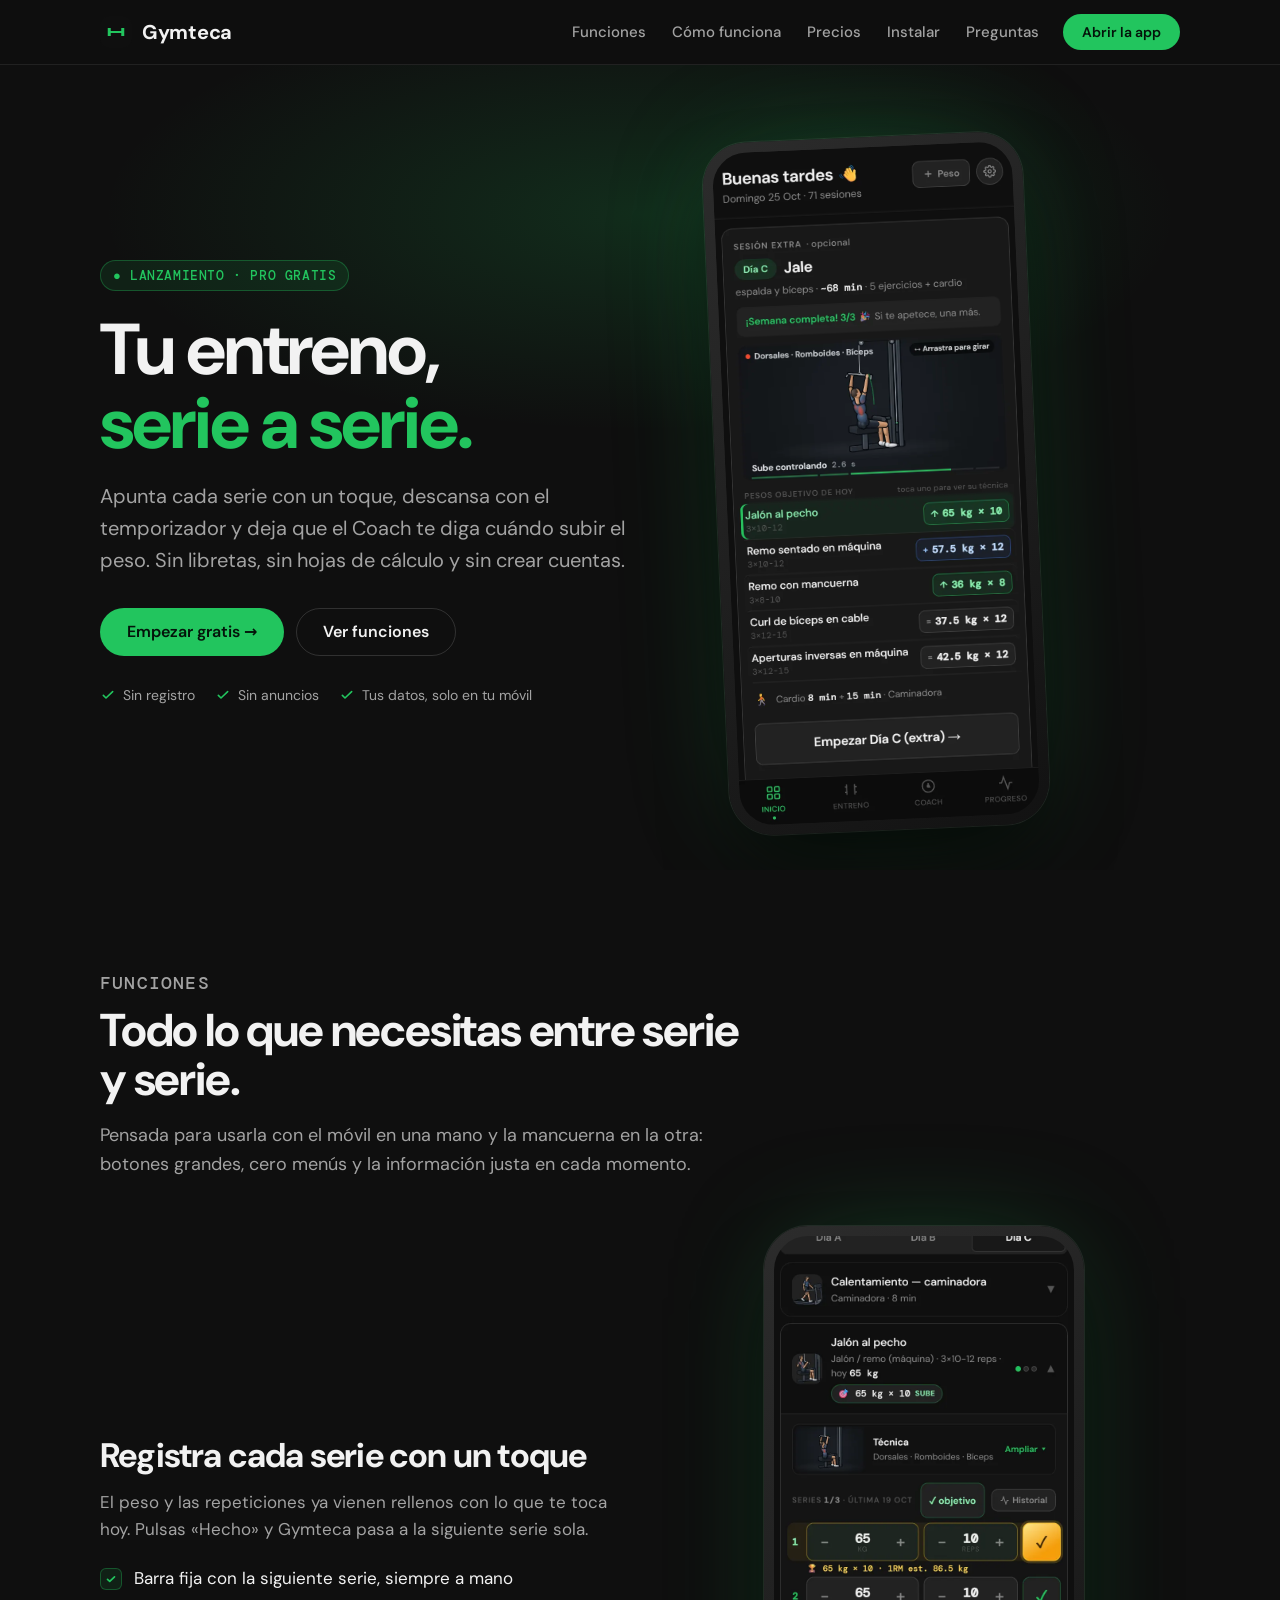
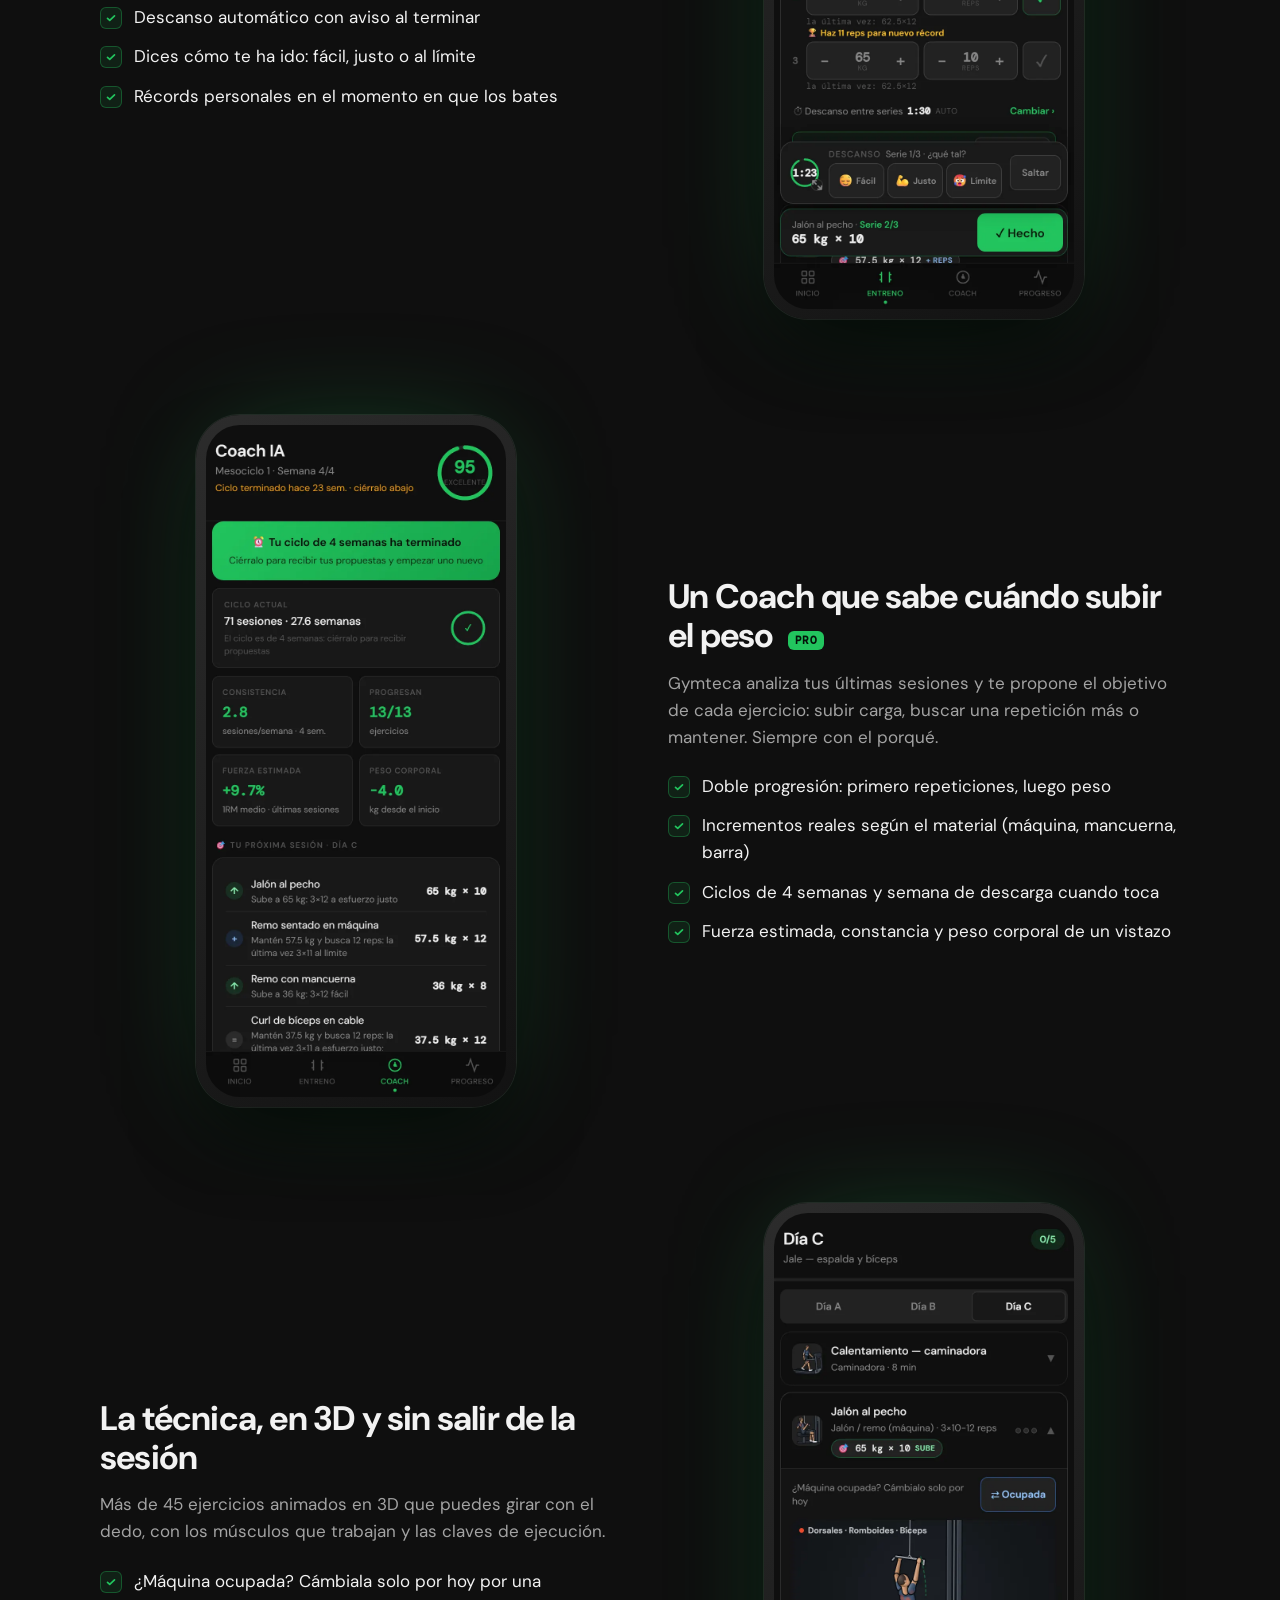
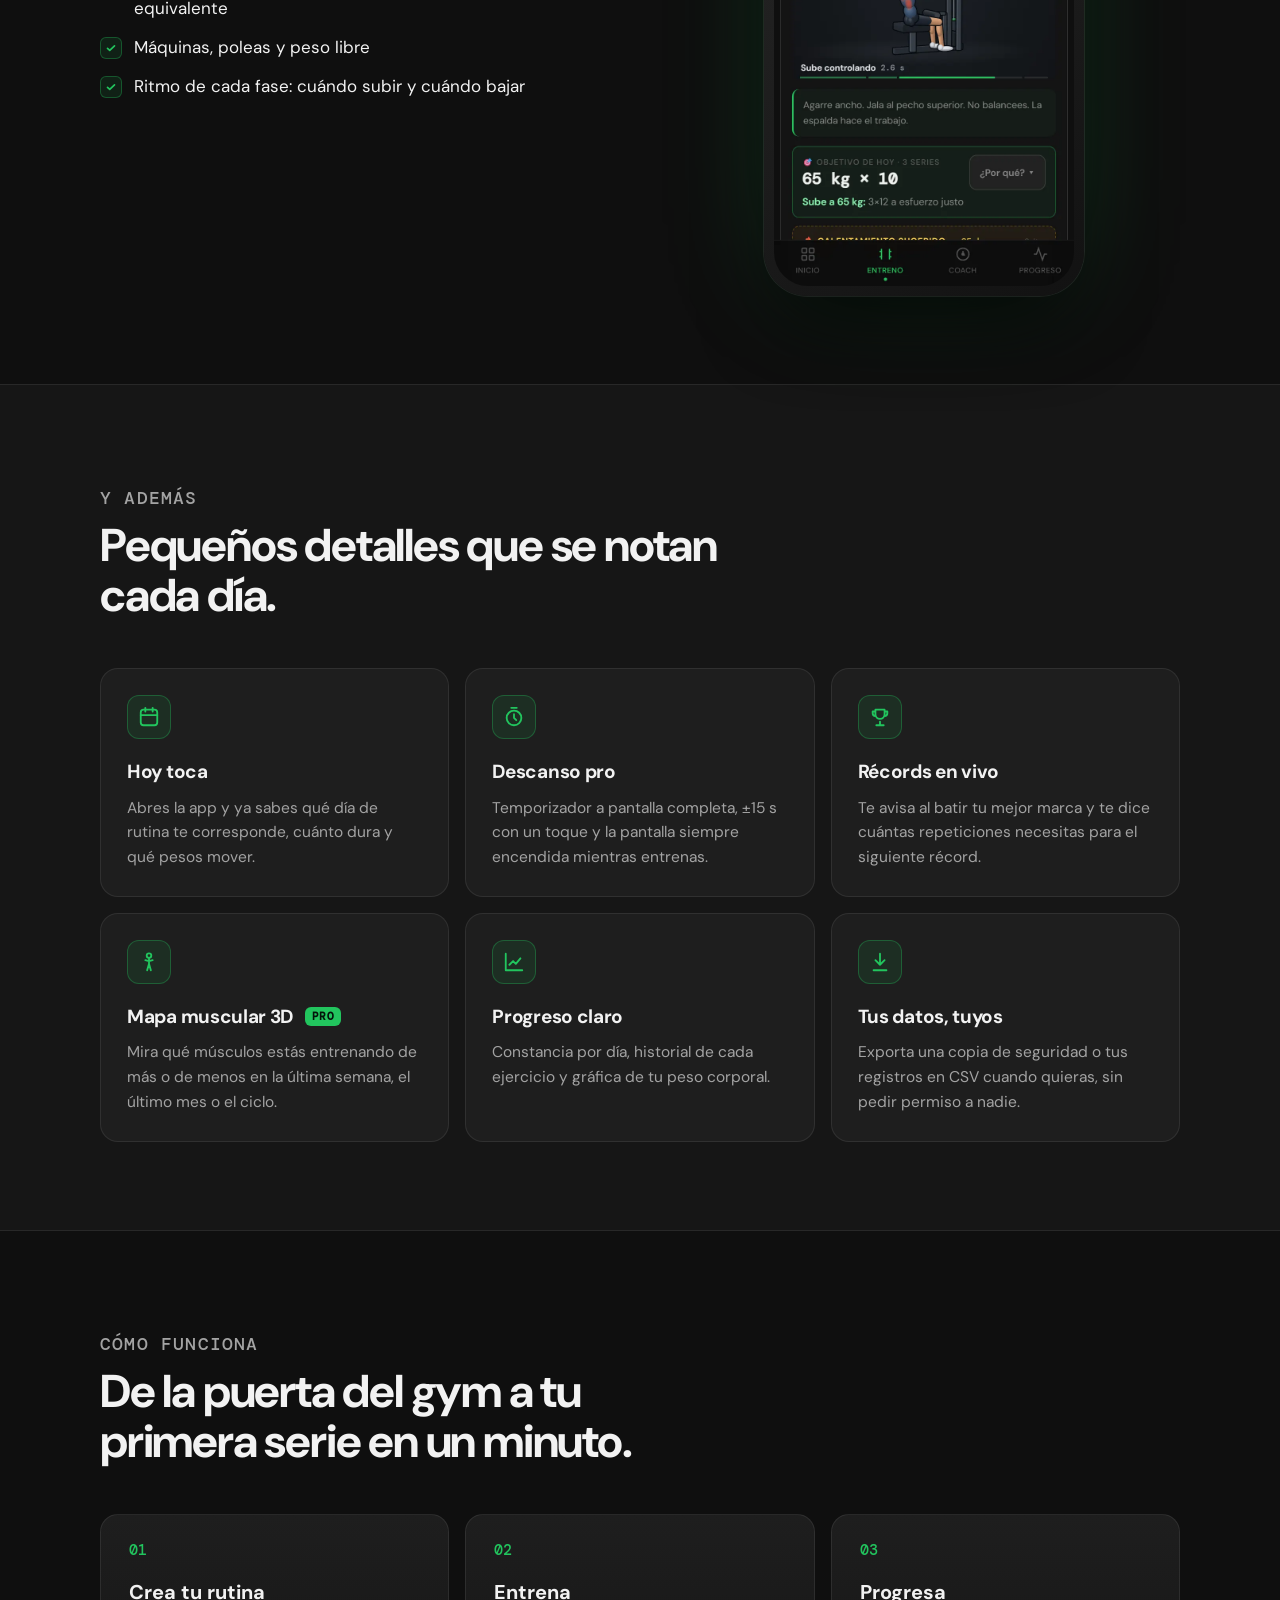
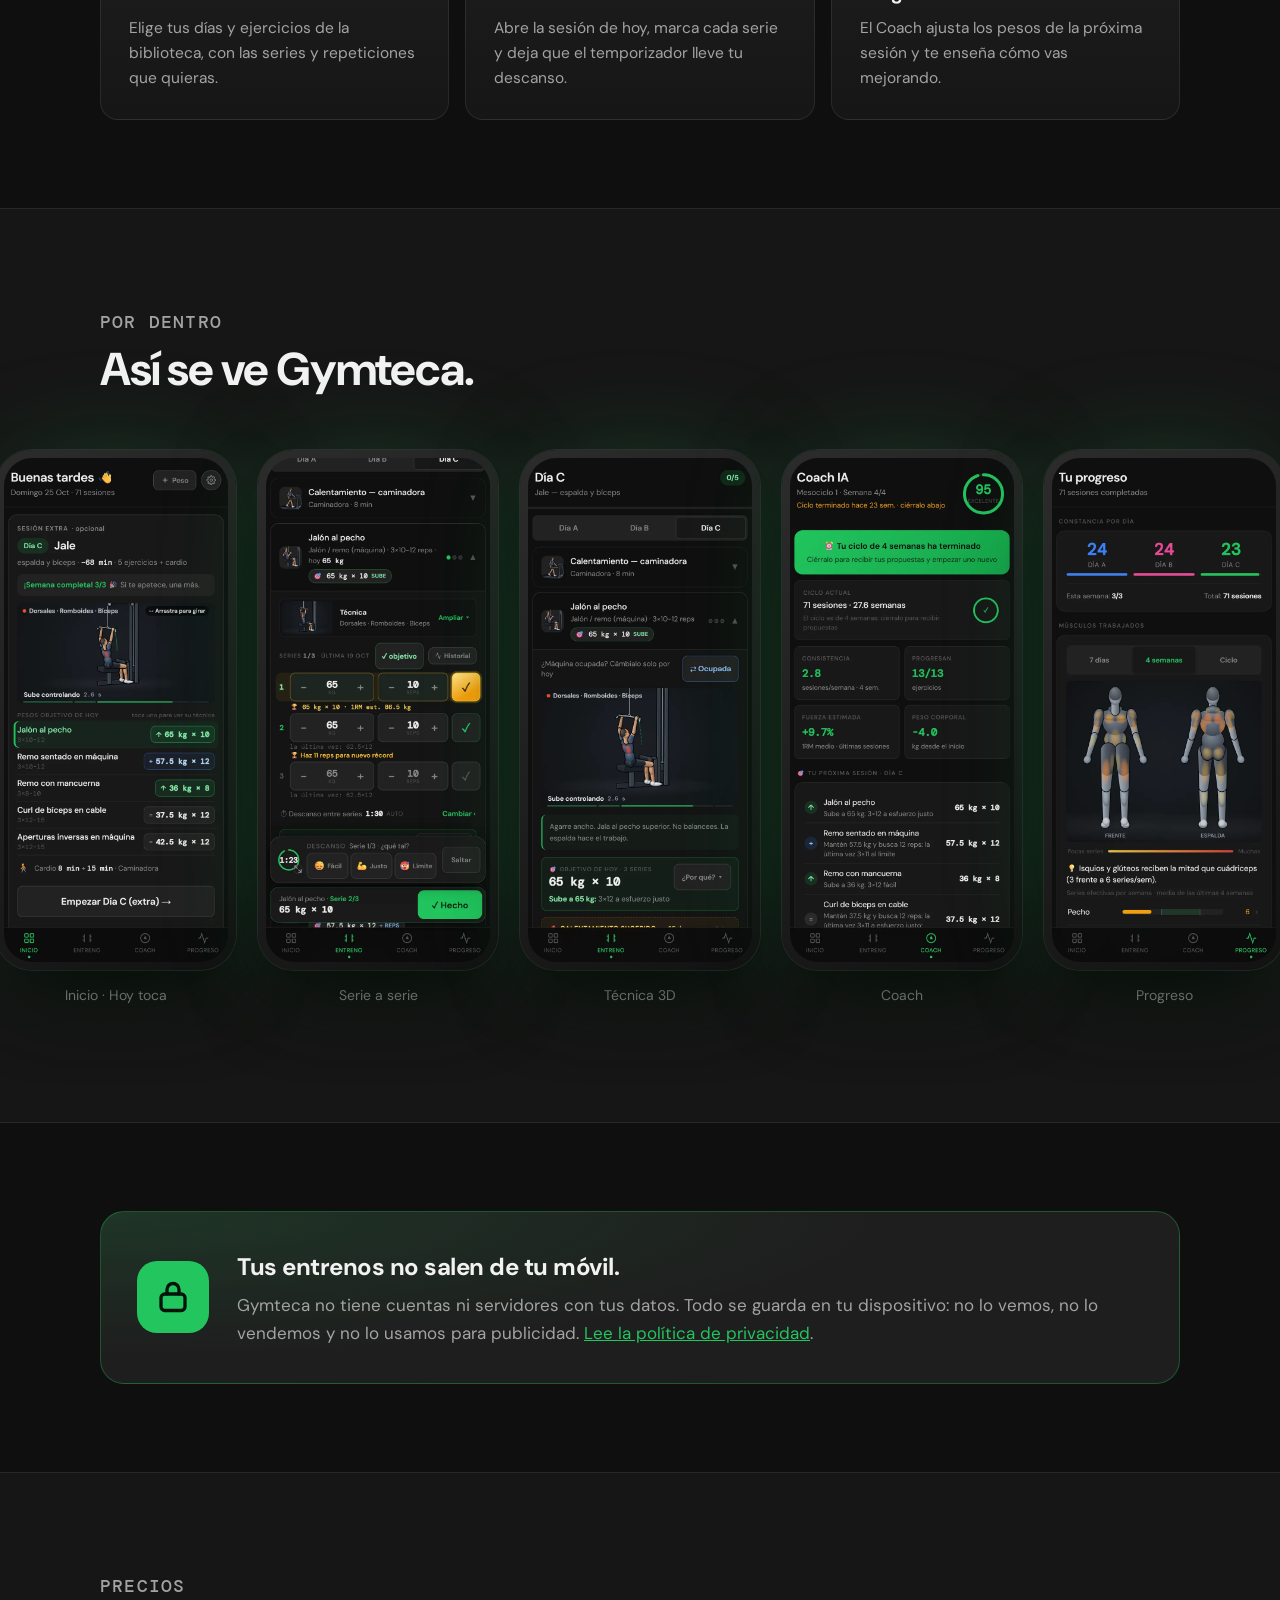
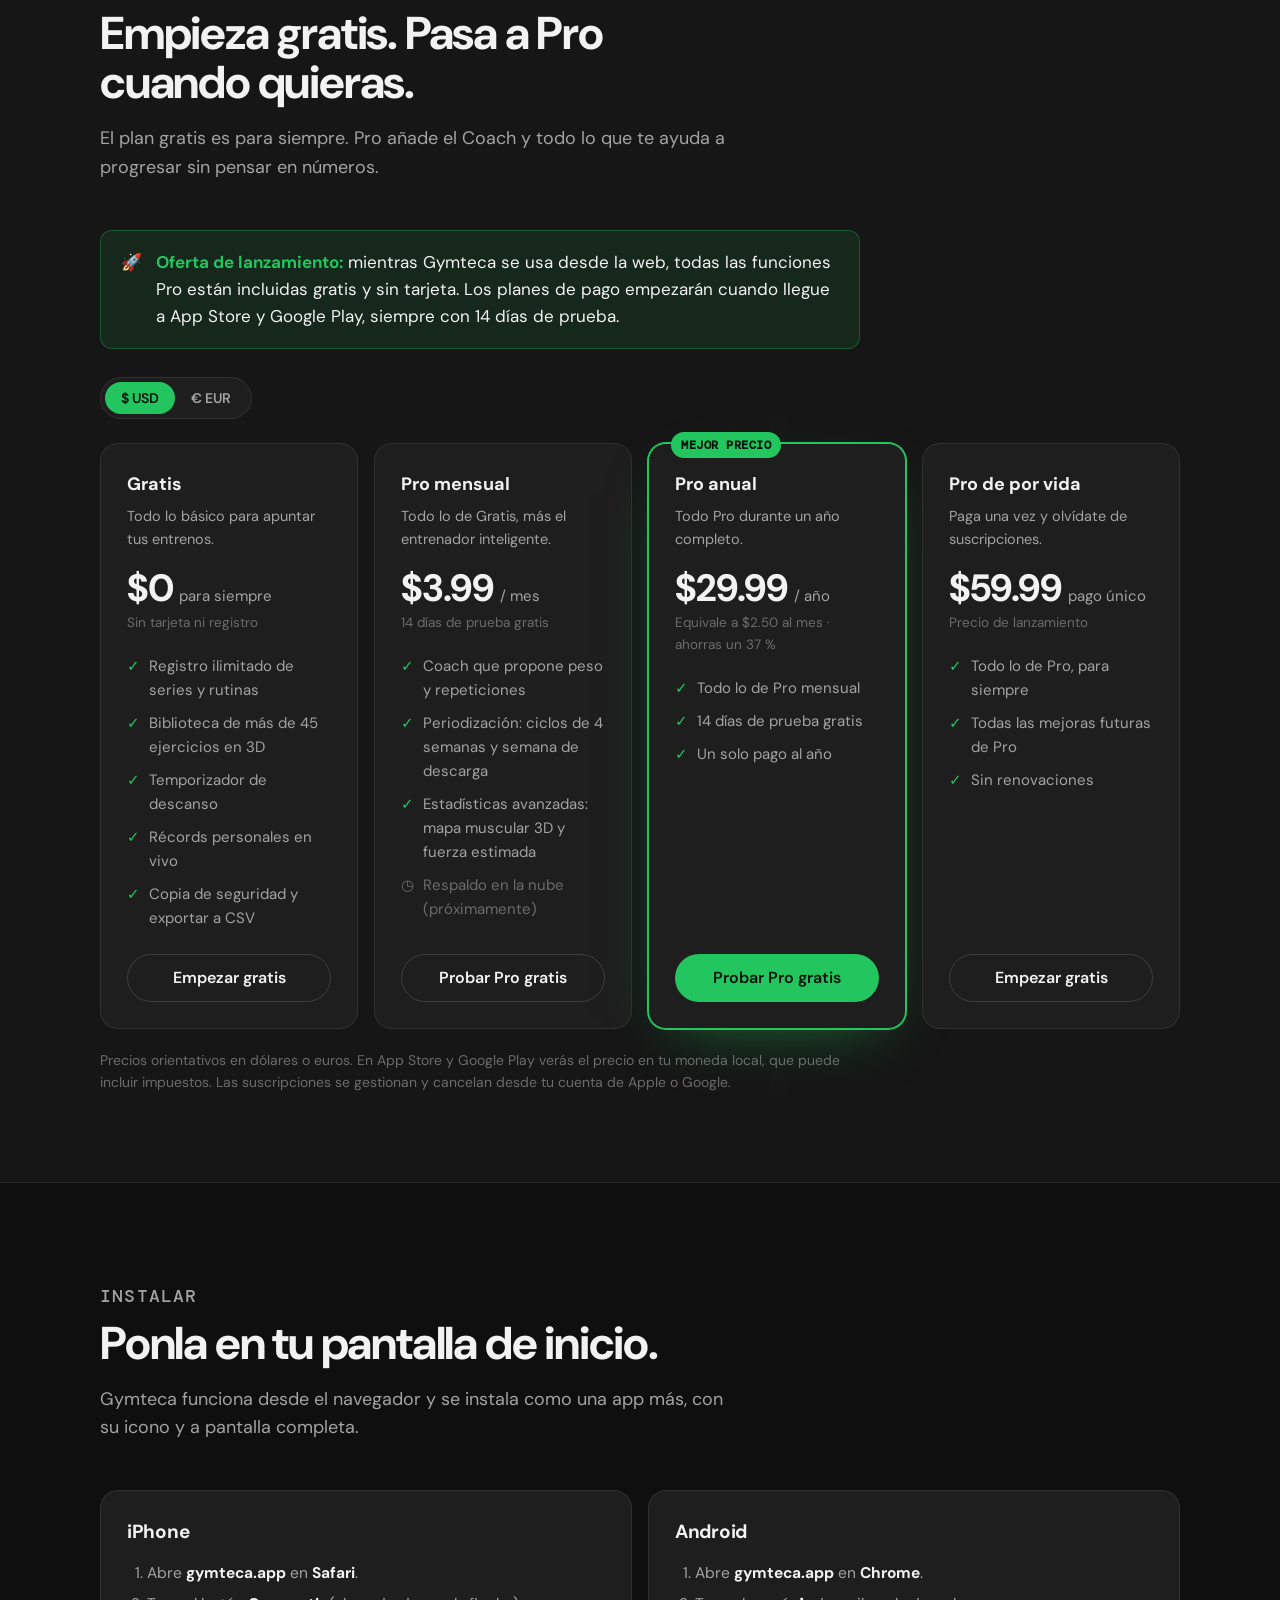
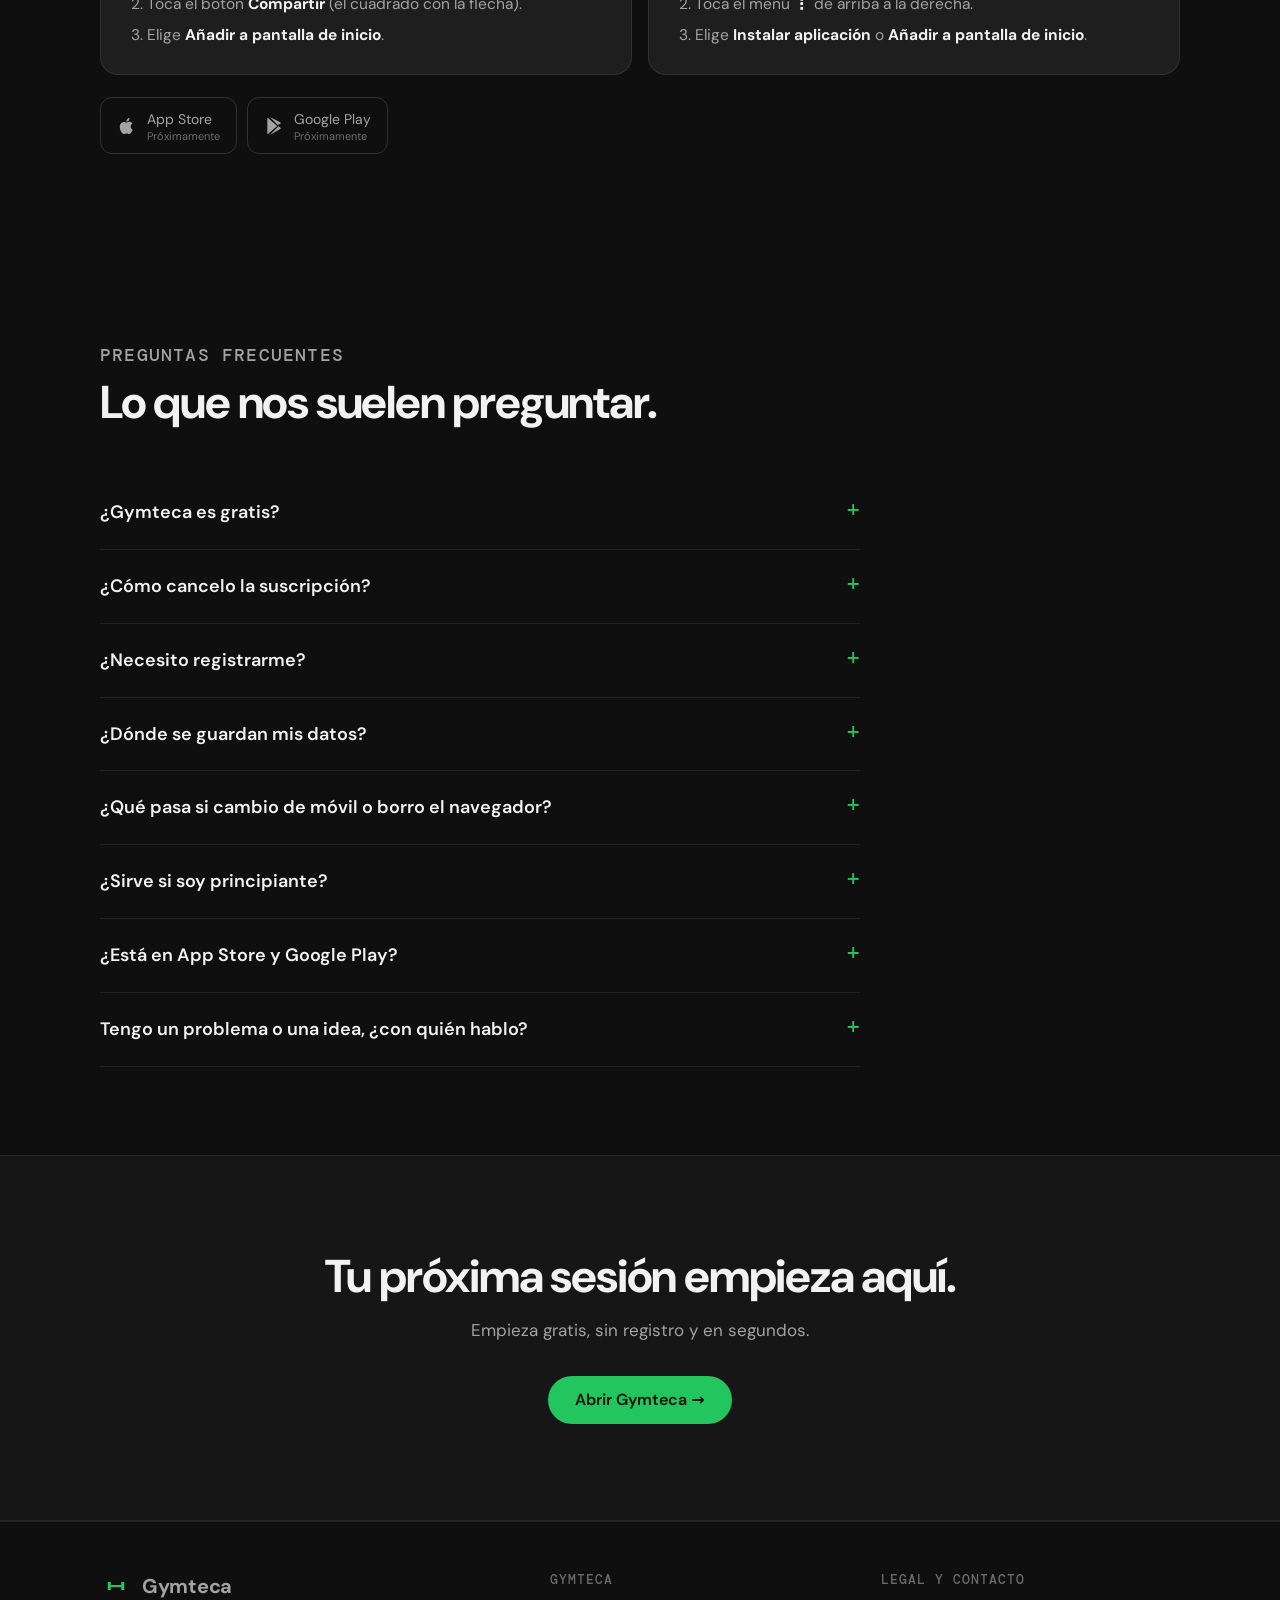
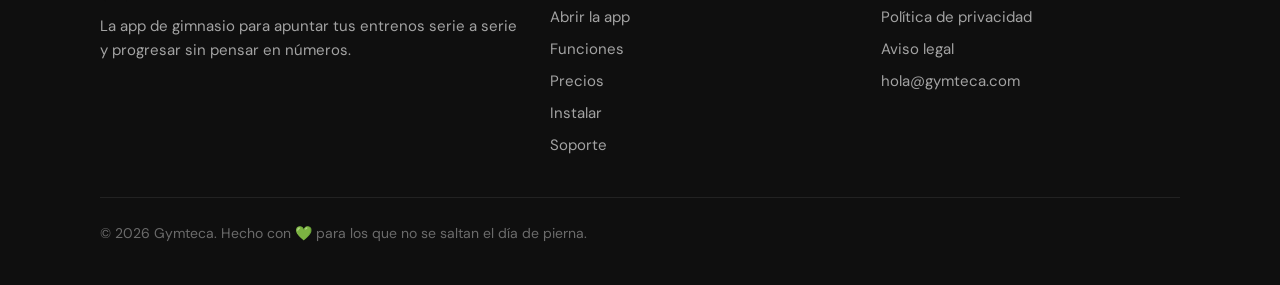
==== commit bf1be213: "Gymteca: precios (Gratis y Pro con selector USD/EUR) y textos legales para Panamá Co-Authored-By: Cl" ====
--- a/index.html
+++ b/index.html
@@ -4,7 +4,7 @@
 <meta charset="utf-8">
 <meta name="viewport" content="width=device-width, initial-scale=1, viewport-fit=cover">
 <title>Gymteca — App de gimnasio para apuntar tus entrenos serie a serie</title>
-<meta name="description" content="Gymteca es la app de gimnasio que registra cada serie, cronometra tu descanso y te dice cuándo subir el peso. Gratis, sin registro y con tus datos solo en tu móvil.">
+<meta name="description" content="Gymteca es la app de gimnasio que registra cada serie, cronometra tu descanso y te dice cuándo subir el peso. Empieza gratis, sin registro y con tus datos solo en tu móvil.">
 <link rel="canonical" href="https://gymteca.com/">
 <meta name="theme-color" content="#0f0f0f">
 <link rel="icon" href="/assets/img/favicon.svg" type="image/svg+xml">
@@ -18,7 +18,7 @@
 <meta property="og:site_name" content="Gymteca">
 <meta property="og:url" content="https://gymteca.com/">
 <meta property="og:title" content="Gymteca — Tu entreno, serie a serie">
-<meta property="og:description" content="Registra cada serie, descansa con temporizador y deja que el Coach te diga cuándo subir el peso. Gratis y sin registro.">
+<meta property="og:description" content="Registra cada serie, descansa con temporizador y deja que el Coach te diga cuándo subir el peso. Empieza gratis y sin registro.">
 <meta property="og:image" content="https://gymteca.com/assets/img/og.png">
 <meta property="og:image:width" content="1200">
 <meta property="og:image:height" content="630">
@@ -52,13 +52,18 @@
       "operatingSystem": "iOS, Android, Web",
       "inLanguage": "es",
       "description": "App de gimnasio para registrar entrenamientos serie a serie, con temporizador de descanso, récords personales y un coach que calcula cuándo subir el peso.",
-      "offers": {"@type": "Offer", "price": "0", "priceCurrency": "EUR"},
+      "offers": [
+        {"@type": "Offer", "name": "Gratis", "price": "0", "priceCurrency": "USD"},
+        {"@type": "Offer", "name": "Pro mensual", "price": "3.99", "priceCurrency": "USD"},
+        {"@type": "Offer", "name": "Pro anual", "price": "29.99", "priceCurrency": "USD"},
+        {"@type": "Offer", "name": "Pro de por vida", "price": "59.99", "priceCurrency": "USD"}
+      ],
       "publisher": {"@id": "https://gymteca.com/#org"}
     },
     {
       "@type": "FAQPage",
       "mainEntity": [
-        {"@type": "Question", "name": "¿Gymteca es gratis?", "acceptedAnswer": {"@type": "Answer", "text": "Sí. Puedes usar Gymteca gratis y sin crear ninguna cuenta."}},
+        {"@type": "Question", "name": "¿Gymteca es gratis?", "acceptedAnswer": {"@type": "Answer", "text": "Tiene un plan gratis para siempre con registro ilimitado y la biblioteca de ejercicios. Gymteca Pro añade el Coach, la periodización y las estadísticas avanzadas por 3,99 $ al mes, 29,99 $ al año o 59,99 $ de por vida, con 14 días de prueba gratis. Durante el lanzamiento en la web, Pro está incluido gratis."}},
         {"@type": "Question", "name": "¿Dónde se guardan mis datos?", "acceptedAnswer": {"@type": "Answer", "text": "Solo en tu móvil. Gymteca no tiene servidores con tus entrenos: no los vemos, no los vendemos y no salen de tu dispositivo."}},
         {"@type": "Question", "name": "¿Qué pasa si cambio de móvil?", "acceptedAnswer": {"@type": "Answer", "text": "Desde Ajustes puedes exportar una copia de seguridad y luego importarla en el móvil nuevo. También puedes exportar tus registros a CSV."}},
         {"@type": "Question", "name": "¿Está en App Store y Google Play?", "acceptedAnswer": {"@type": "Answer", "text": "Todavía no. De momento se instala desde el navegador en gymteca.app y funciona como una app más en la pantalla de inicio."}}
@@ -77,6 +82,7 @@
     <ul class="nav-links">
       <li><a href="#funciones">Funciones</a></li>
       <li><a href="#como-funciona">Cómo funciona</a></li>
+      <li><a href="#precios">Precios</a></li>
       <li><a href="#instalar">Instalar</a></li>
       <li><a href="#preguntas">Preguntas</a></li>
     </ul>
@@ -89,7 +95,7 @@
 <section class="hero">
   <div class="wrap">
     <div>
-      <span class="eyebrow">● App de gimnasio · gratis</span>
+      <span class="eyebrow">● Lanzamiento · Pro gratis</span>
       <h1>Tu entreno,<br><span>serie a serie.</span></h1>
       <p class="lead">Apunta cada serie con un toque, descansa con el temporizador y deja que el Coach te diga cuándo subir el peso. Sin libretas, sin hojas de cálculo y sin crear cuentas.</p>
       <div class="cta">
@@ -132,7 +138,7 @@
 
     <article class="feature rev">
       <div>
-        <h3>Un Coach que sabe cuándo subir el peso</h3>
+        <h3>Un Coach que sabe cuándo subir el peso <span class="badge-pro">PRO</span></h3>
         <p>Gymteca analiza tus últimas sesiones y te propone el objetivo de cada ejercicio: subir carga, buscar una repetición más o mantener. Siempre con el porqué.</p>
         <ul>
           <li>Doble progresión: primero repeticiones, luego peso</li>
@@ -183,7 +189,7 @@
       </div>
       <div class="card">
         <div class="ic"><svg viewBox="0 0 24 24" fill="none" stroke="currentColor" stroke-width="2" stroke-linecap="round" stroke-linejoin="round" aria-hidden="true"><circle cx="12" cy="5" r="2.5"/><path d="M12 8v6M8 10l4 1 4-1M10 21l2-7 2 7"/></svg></div>
-        <h3>Mapa muscular 3D</h3>
+        <h3>Mapa muscular 3D <span class="badge-pro">PRO</span></h3>
         <p>Mira qué músculos estás entrenando de más o de menos en la última semana, el último mes o el ciclo.</p>
       </div>
       <div class="card">
@@ -242,7 +248,86 @@
   </div>
 </section>
 
-<section id="instalar" class="alt">
+<section id="precios" class="alt">
+  <div class="wrap">
+    <div class="section-head">
+      <p class="kicker">Precios</p>
+      <h2>Empieza gratis. Pasa a Pro cuando quieras.</h2>
+      <p>El plan gratis es para siempre. Pro añade el Coach y todo lo que te ayuda a progresar sin pensar en números.</p>
+    </div>
+
+    <div class="launch">
+      <span aria-hidden="true">🚀</span>
+      <p><strong>Oferta de lanzamiento:</strong> mientras Gymteca se usa desde la web, todas las funciones Pro están incluidas gratis y sin tarjeta. Los planes de pago empezarán cuando llegue a App Store y Google Play, siempre con 14 días de prueba.</p>
+    </div>
+
+    <div class="cur" role="group" aria-label="Moneda">
+      <button type="button" data-cur="usd" aria-pressed="true">$ USD</button>
+      <button type="button" data-cur="eur" aria-pressed="false">€ EUR</button>
+    </div>
+
+    <div class="plans">
+      <div class="plan">
+        <h3>Gratis</h3>
+        <p class="desc">Todo lo básico para apuntar tus entrenos.</p>
+        <div class="price"><b data-usd="$0" data-eur="0 €">$0</b><span>para siempre</span></div>
+        <p class="price-note">Sin tarjeta ni registro</p>
+        <ul>
+          <li>Registro ilimitado de series y rutinas</li>
+          <li>Biblioteca de más de 45 ejercicios en 3D</li>
+          <li>Temporizador de descanso</li>
+          <li>Récords personales en vivo</li>
+          <li>Copia de seguridad y exportar a CSV</li>
+        </ul>
+        <a class="btn btn-ghost" href="https://gymteca.app/">Empezar gratis</a>
+      </div>
+
+      <div class="plan">
+        <h3>Pro mensual</h3>
+        <p class="desc">Todo lo de Gratis, más el entrenador inteligente.</p>
+        <div class="price"><b data-usd="$3.99" data-eur="3,99 €">$3.99</b><span>/ mes</span></div>
+        <p class="price-note">14 días de prueba gratis</p>
+        <ul>
+          <li>Coach que propone peso y repeticiones</li>
+          <li>Periodización: ciclos de 4 semanas y semana de descarga</li>
+          <li>Estadísticas avanzadas: mapa muscular 3D y fuerza estimada</li>
+          <li class="soon">Respaldo en la nube (próximamente)</li>
+        </ul>
+        <a class="btn btn-ghost" href="https://gymteca.app/">Probar Pro gratis</a>
+      </div>
+
+      <div class="plan best">
+        <span class="tag">Mejor precio</span>
+        <h3>Pro anual</h3>
+        <p class="desc">Todo Pro durante un año completo.</p>
+        <div class="price"><b data-usd="$29.99" data-eur="29,99 €">$29.99</b><span>/ año</span></div>
+        <p class="price-note" data-usd="Equivale a $2.50 al mes · ahorras un 37 %" data-eur="Equivale a 2,50 € al mes · ahorras un 37 %">Equivale a $2.50 al mes · ahorras un 37 %</p>
+        <ul>
+          <li>Todo lo de Pro mensual</li>
+          <li>14 días de prueba gratis</li>
+          <li>Un solo pago al año</li>
+        </ul>
+        <a class="btn btn-primary" href="https://gymteca.app/">Probar Pro gratis</a>
+      </div>
+
+      <div class="plan">
+        <h3>Pro de por vida</h3>
+        <p class="desc">Paga una vez y olvídate de suscripciones.</p>
+        <div class="price"><b data-usd="$59.99" data-eur="59,99 €">$59.99</b><span>pago único</span></div>
+        <p class="price-note">Precio de lanzamiento</p>
+        <ul>
+          <li>Todo lo de Pro, para siempre</li>
+          <li>Todas las mejoras futuras de Pro</li>
+          <li>Sin renovaciones</li>
+        </ul>
+        <a class="btn btn-ghost" href="https://gymteca.app/">Empezar gratis</a>
+      </div>
+    </div>
+    <p class="plans-foot">Precios orientativos en dólares o euros. En App Store y Google Play verás el precio en tu moneda local, que puede incluir impuestos. Las suscripciones se gestionan y cancelan desde tu cuenta de Apple o Google.</p>
+  </div>
+</section>
+
+<section id="instalar">
   <div class="wrap">
     <div class="section-head">
       <p class="kicker">Instalar</p>
@@ -281,7 +366,8 @@
       <h2>Lo que nos suelen preguntar.</h2>
     </div>
     <div class="faq">
-      <details><summary>¿Gymteca es gratis?</summary><p>Sí. Puedes usar Gymteca gratis y sin crear ninguna cuenta.</p></details>
+      <details><summary>¿Gymteca es gratis?</summary><p>Tiene un plan gratis para siempre, con registro ilimitado y la biblioteca de ejercicios. Gymteca Pro añade el Coach, la periodización y las estadísticas avanzadas, con 14 días de prueba gratis. Ahora, durante el lanzamiento en la web, Pro está incluido gratis.</p></details>
+      <details><summary>¿Cómo cancelo la suscripción?</summary><p>Cuando Gymteca esté en las tiendas, las suscripciones se pagan y cancelan desde tu cuenta de Apple (App Store) o de Google (Google Play), en cualquier momento. Si cancelas durante los 14 días de prueba, no se te cobra nada.</p></details>
       <details><summary>¿Necesito registrarme?</summary><p>No. Abres gymteca.app y empiezas a entrenar. No te pedimos correo, contraseña ni ningún dato personal.</p></details>
       <details><summary>¿Dónde se guardan mis datos?</summary><p>Solo en tu móvil, en el almacenamiento del navegador. Gymteca no tiene servidores con tus entrenos: no los vemos, no los vendemos y no salen de tu dispositivo.</p></details>
       <details><summary>¿Qué pasa si cambio de móvil o borro el navegador?</summary><p>Como los datos viven en tu móvil, si borras los datos del navegador se pierden. Desde Ajustes puedes exportar una copia de seguridad cuando quieras e importarla después en otro móvil. Te recomendamos hacer una copia de vez en cuando.</p></details>
@@ -295,7 +381,7 @@
 <section class="final alt">
   <div class="wrap">
     <h2>Tu próxima sesión empieza aquí.</h2>
-    <p>Gratis, sin registro y lista en segundos.</p>
+    <p>Empieza gratis, sin registro y en segundos.</p>
     <div class="cta"><a class="btn btn-primary" href="https://gymteca.app/">Abrir Gymteca →</a></div>
   </div>
 </section>
@@ -313,6 +399,7 @@
       <ul>
         <li><a href="https://gymteca.app/">Abrir la app</a></li>
         <li><a href="/#funciones">Funciones</a></li>
+        <li><a href="/#precios">Precios</a></li>
         <li><a href="/#instalar">Instalar</a></li>
         <li><a href="/soporte">Soporte</a></li>
       </ul>
@@ -328,5 +415,24 @@
     <p class="copy">© 2026 Gymteca. Hecho con 💚 para los que no se saltan el día de pierna.</p>
   </div>
 </footer>
+<script>
+// Selector de moneda de la sección de precios (se recuerda en este navegador)
+(function(){
+  var KEY='gymteca-moneda',btns=document.querySelectorAll('[data-cur]');
+  function set(cur){
+    btns.forEach(function(b){b.setAttribute('aria-pressed',String(b.dataset.cur===cur));});
+    document.querySelectorAll('[data-usd]').forEach(function(el){el.textContent=el.dataset[cur];});
+    try{localStorage.setItem(KEY,cur);}catch(e){}
+  }
+  var cur=null;
+  try{cur=localStorage.getItem(KEY);}catch(e){}
+  if(cur!=='usd'&&cur!=='eur'){
+    var tz='';try{tz=Intl.DateTimeFormat().resolvedOptions().timeZone||'';}catch(e){}
+    cur=/^Europe\//.test(tz)?'eur':'usd';
+  }
+  btns.forEach(function(b){b.addEventListener('click',function(){set(b.dataset.cur);});});
+  set(cur);
+})();
+</script>
 </body>
 </html>
--- a/assets/styles.css
+++ b/assets/styles.css
@@ -128,6 +128,34 @@
 .store svg{width:20px;height:20px}
 .store small{display:block;font-size:11px;color:var(--text3);line-height:1.2}
 @media (max-width:760px){.install{grid-template-columns:1fr}}
+
+/* Precios */
+.launch{display:flex;gap:14px;align-items:flex-start;padding:18px 20px;border-radius:var(--rsm);border:1px solid var(--green-b);background:var(--green-bg);margin-bottom:28px;max-width:760px}
+.launch strong{color:var(--green)}
+.launch p{color:var(--text)}
+.cur{display:inline-flex;padding:4px;border-radius:999px;background:var(--bg3);border:1px solid var(--border);margin-bottom:24px}
+.cur button{font:600 14px/1 var(--sans);color:var(--text2);background:none;border:0;padding:9px 16px;border-radius:999px;cursor:pointer}
+.cur button[aria-pressed="true"]{background:var(--green);color:#04130a}
+.plans{display:grid;grid-template-columns:repeat(4,1fr);gap:16px}
+.plan{position:relative;display:flex;flex-direction:column;background:var(--bg3);border:1px solid var(--border);border-radius:var(--r);padding:26px}
+.plan.best{border-color:var(--green);box-shadow:0 0 0 1px var(--green),0 20px 60px -30px rgba(34,197,94,.6)}
+.plan .tag{position:absolute;top:-12px;left:22px;font:600 12px/1 var(--mono);letter-spacing:.5px;text-transform:uppercase;background:var(--green);color:#04130a;padding:7px 10px;border-radius:999px}
+.plan h3{font-size:18px;margin-bottom:6px}
+.plan .desc{color:var(--text2);font-size:14.5px;min-height:44px}
+.price{display:flex;align-items:baseline;gap:6px;margin:18px 0 4px}
+.price b{font:700 38px/1 var(--sans);letter-spacing:-1px}
+.price span{color:var(--text2);font-size:15px}
+.price-note{color:var(--text3);font-size:13.5px;min-height:20px}
+.plan ul{list-style:none;display:grid;gap:9px;margin:20px 0 24px;font-size:15px;color:var(--text2)}
+.plan li{display:flex;gap:9px}
+.plan li::before{content:"✓";color:var(--green);font-weight:700}
+.plan li.soon{color:var(--text3)}
+.plan li.soon::before{content:"◷";color:var(--text3)}
+.plan .btn{margin-top:auto;width:100%}
+.plans-foot{color:var(--text3);font-size:14px;margin-top:20px;max-width:760px}
+.badge-pro{display:inline-block;font:600 11px/1 var(--mono);letter-spacing:.5px;color:#04130a;background:var(--green);padding:4px 7px;border-radius:6px;vertical-align:3px;margin-left:8px}
+@media (max-width:1000px){.plans{grid-template-columns:1fr 1fr}}
+@media (max-width:600px){.plans{grid-template-columns:1fr}}
 
 /* FAQ */
 .faq{max-width:760px}
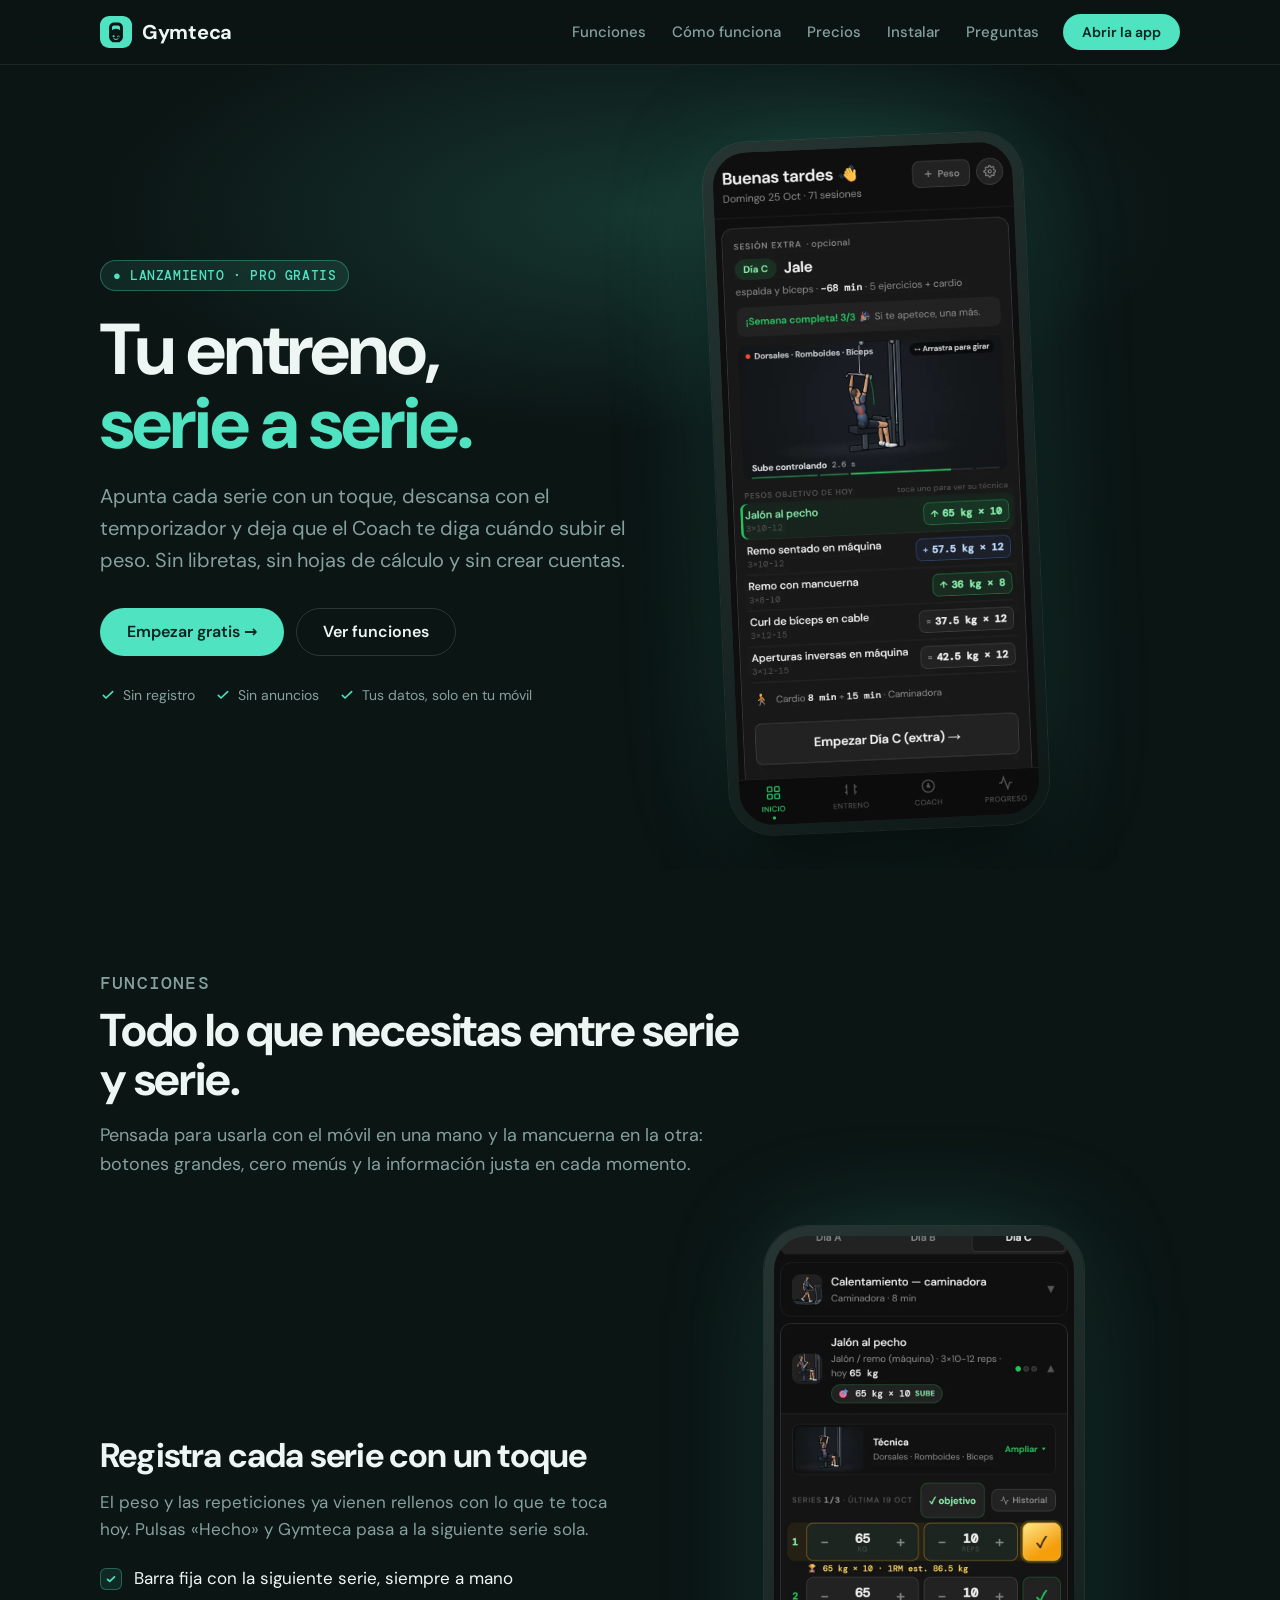
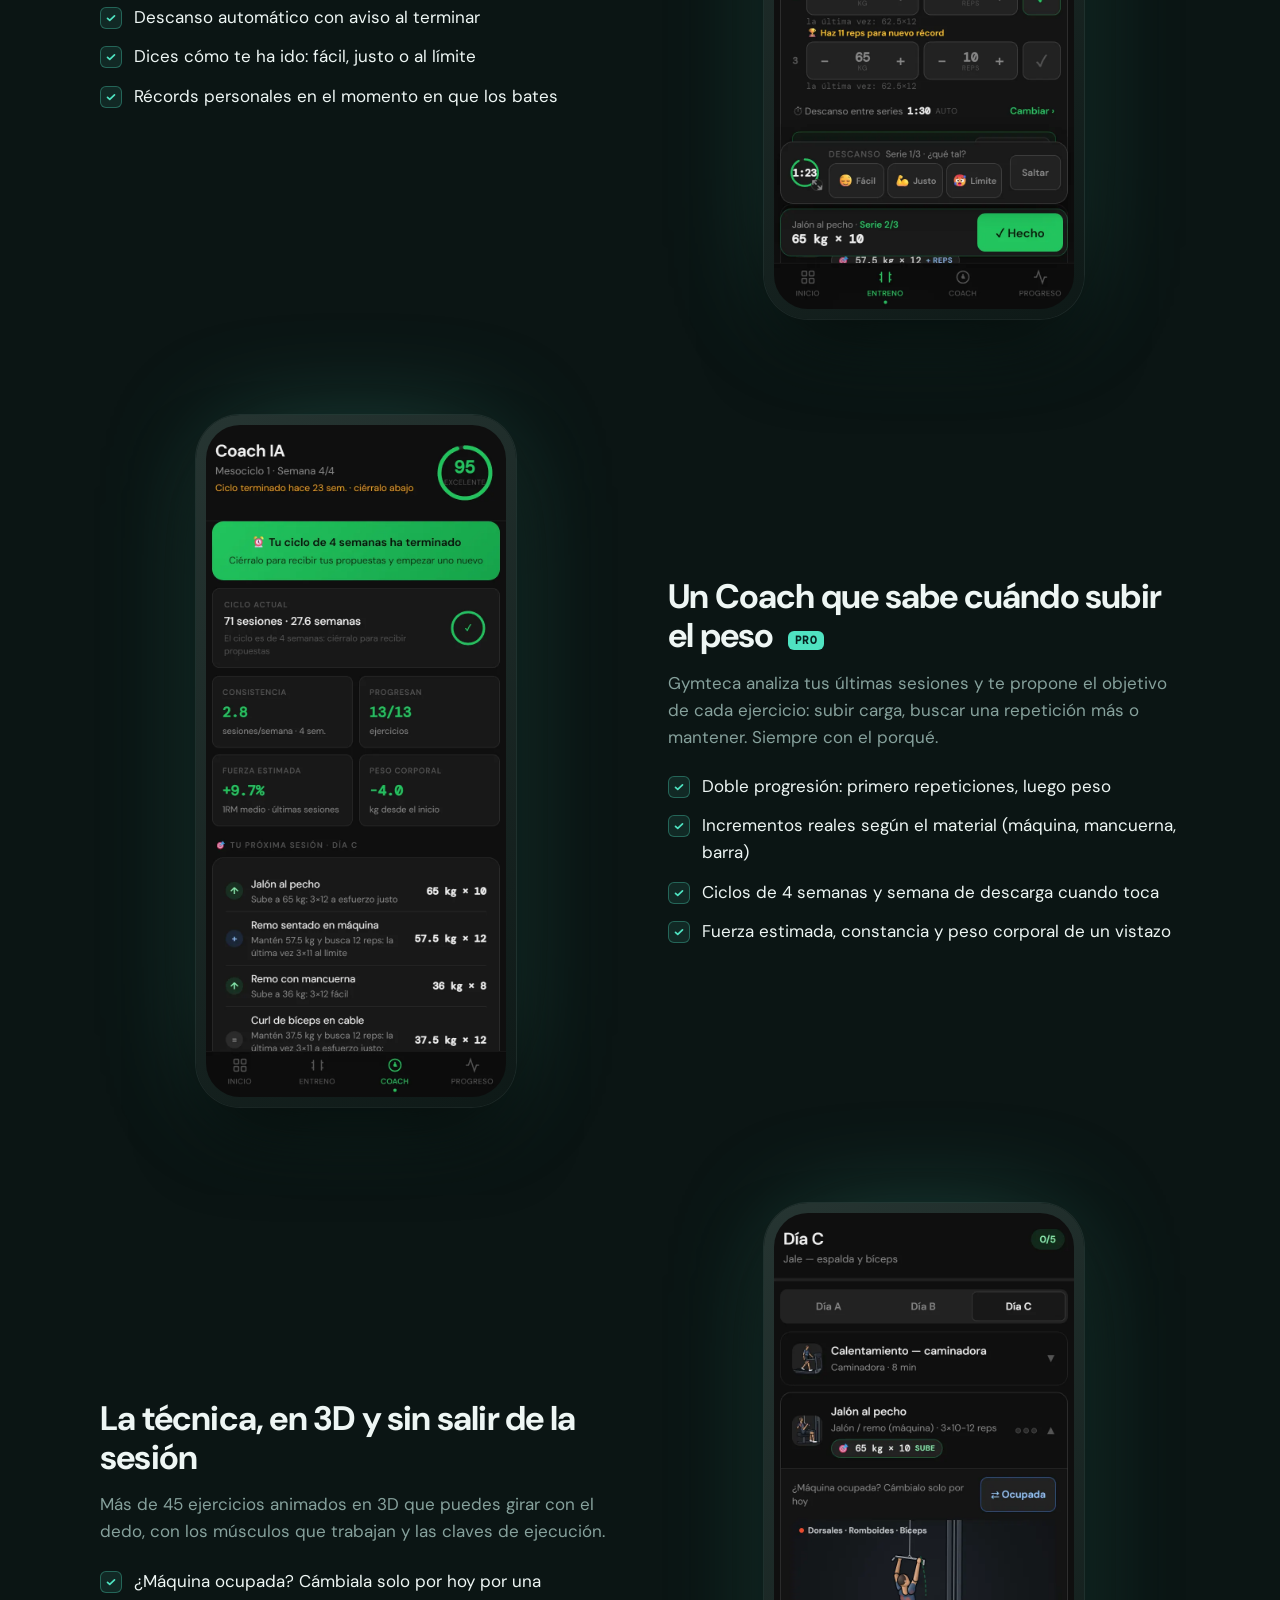
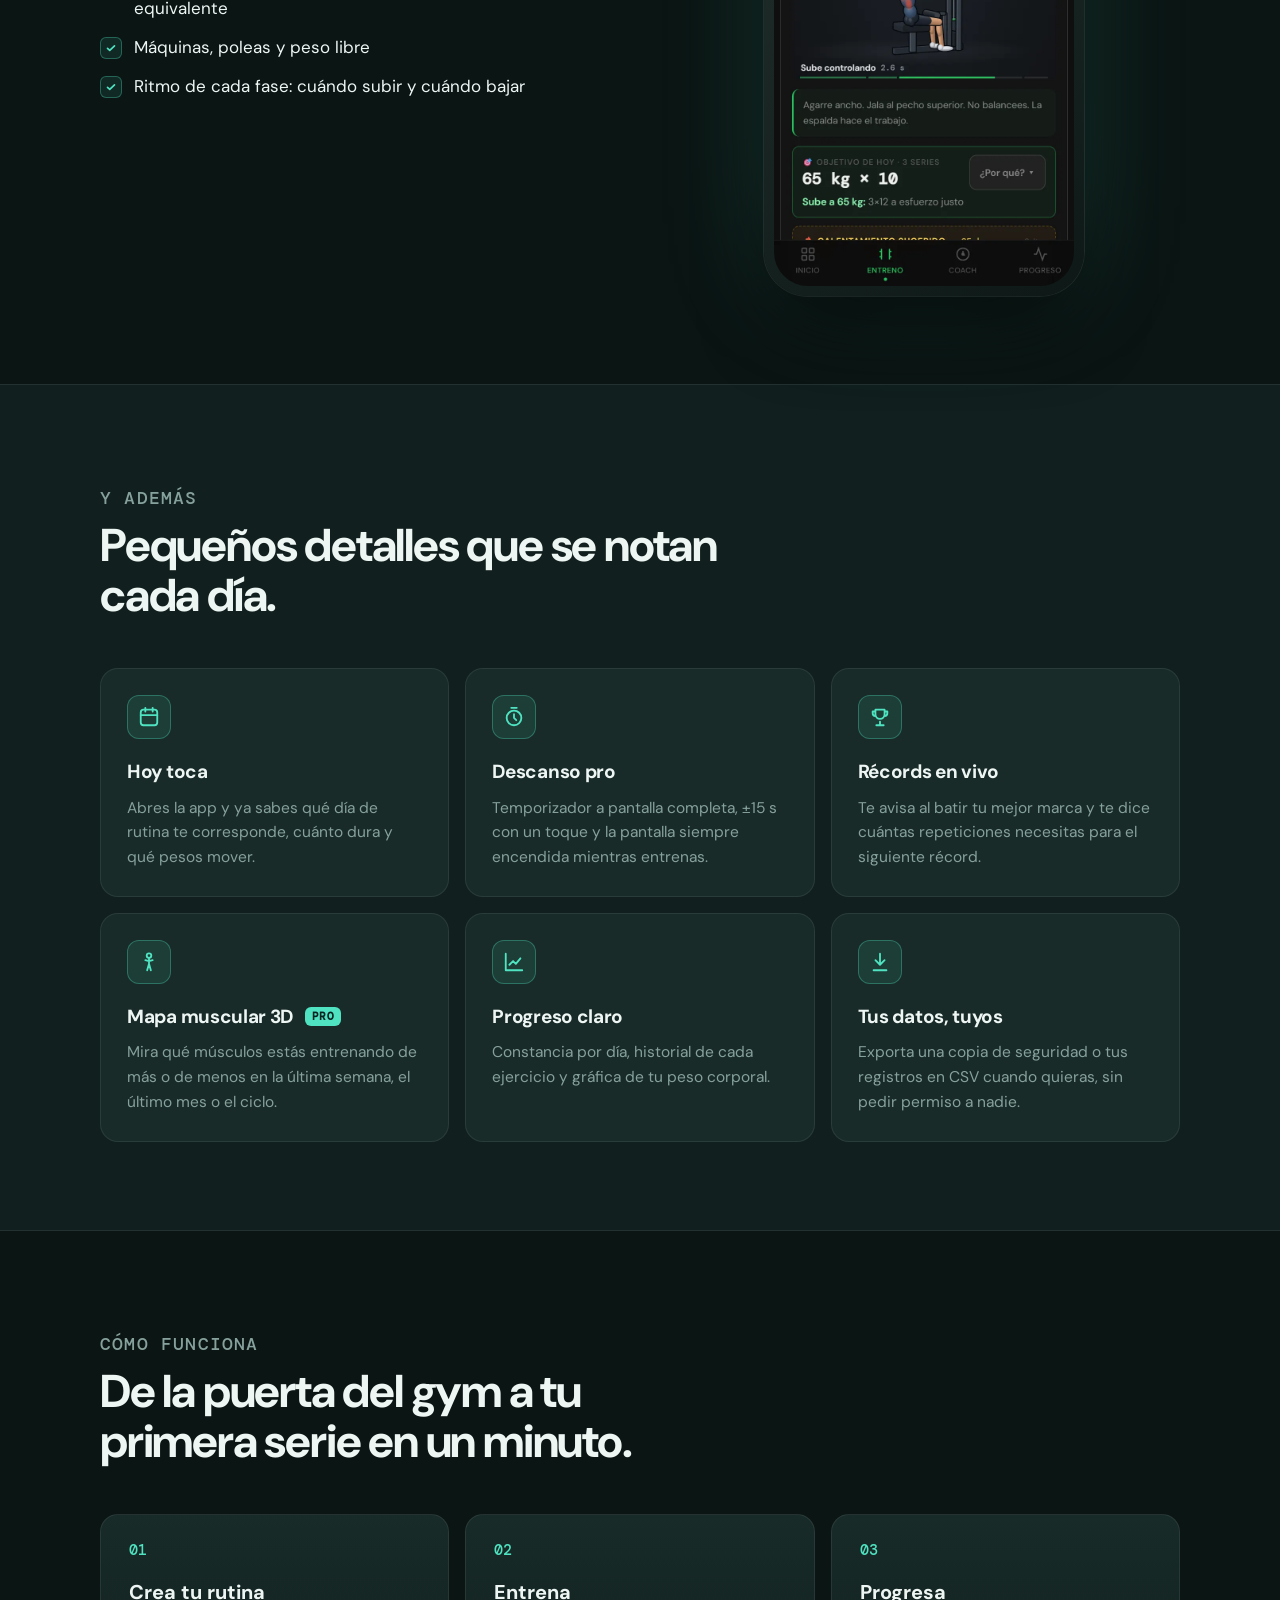
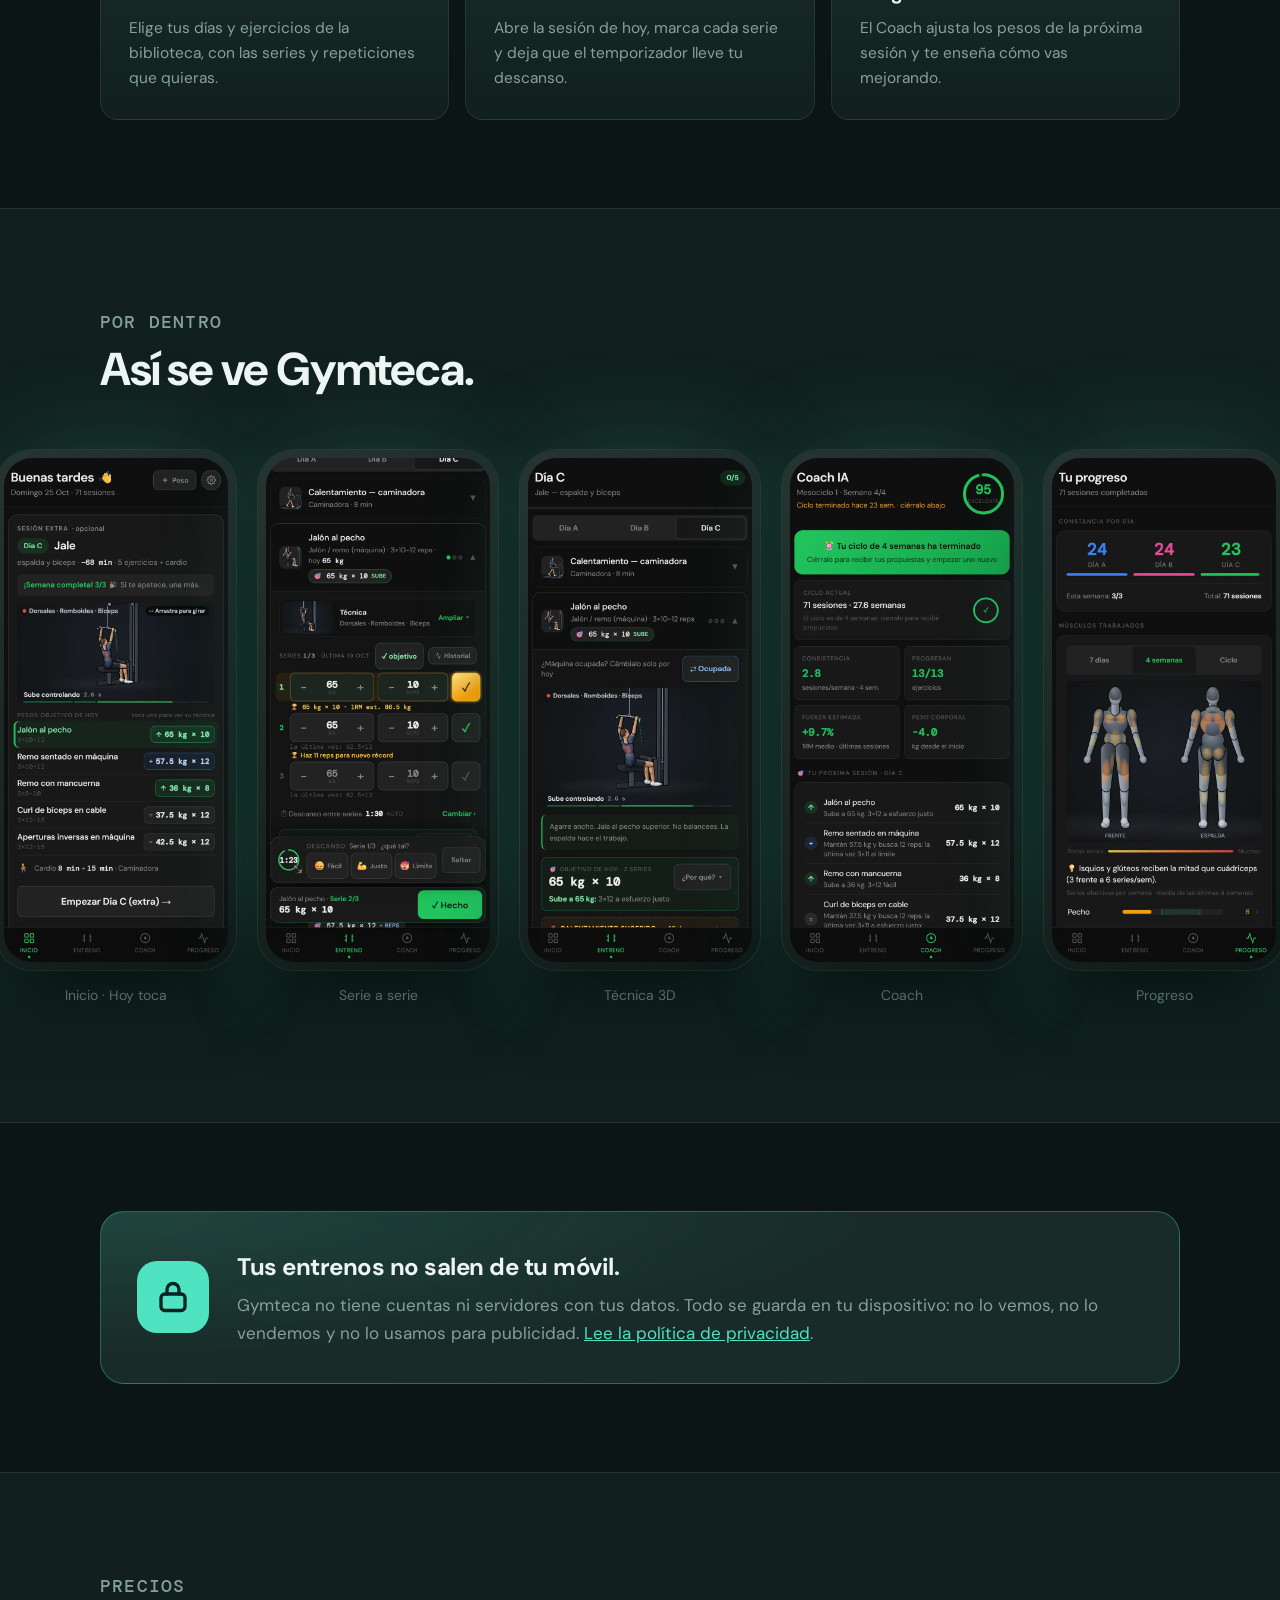
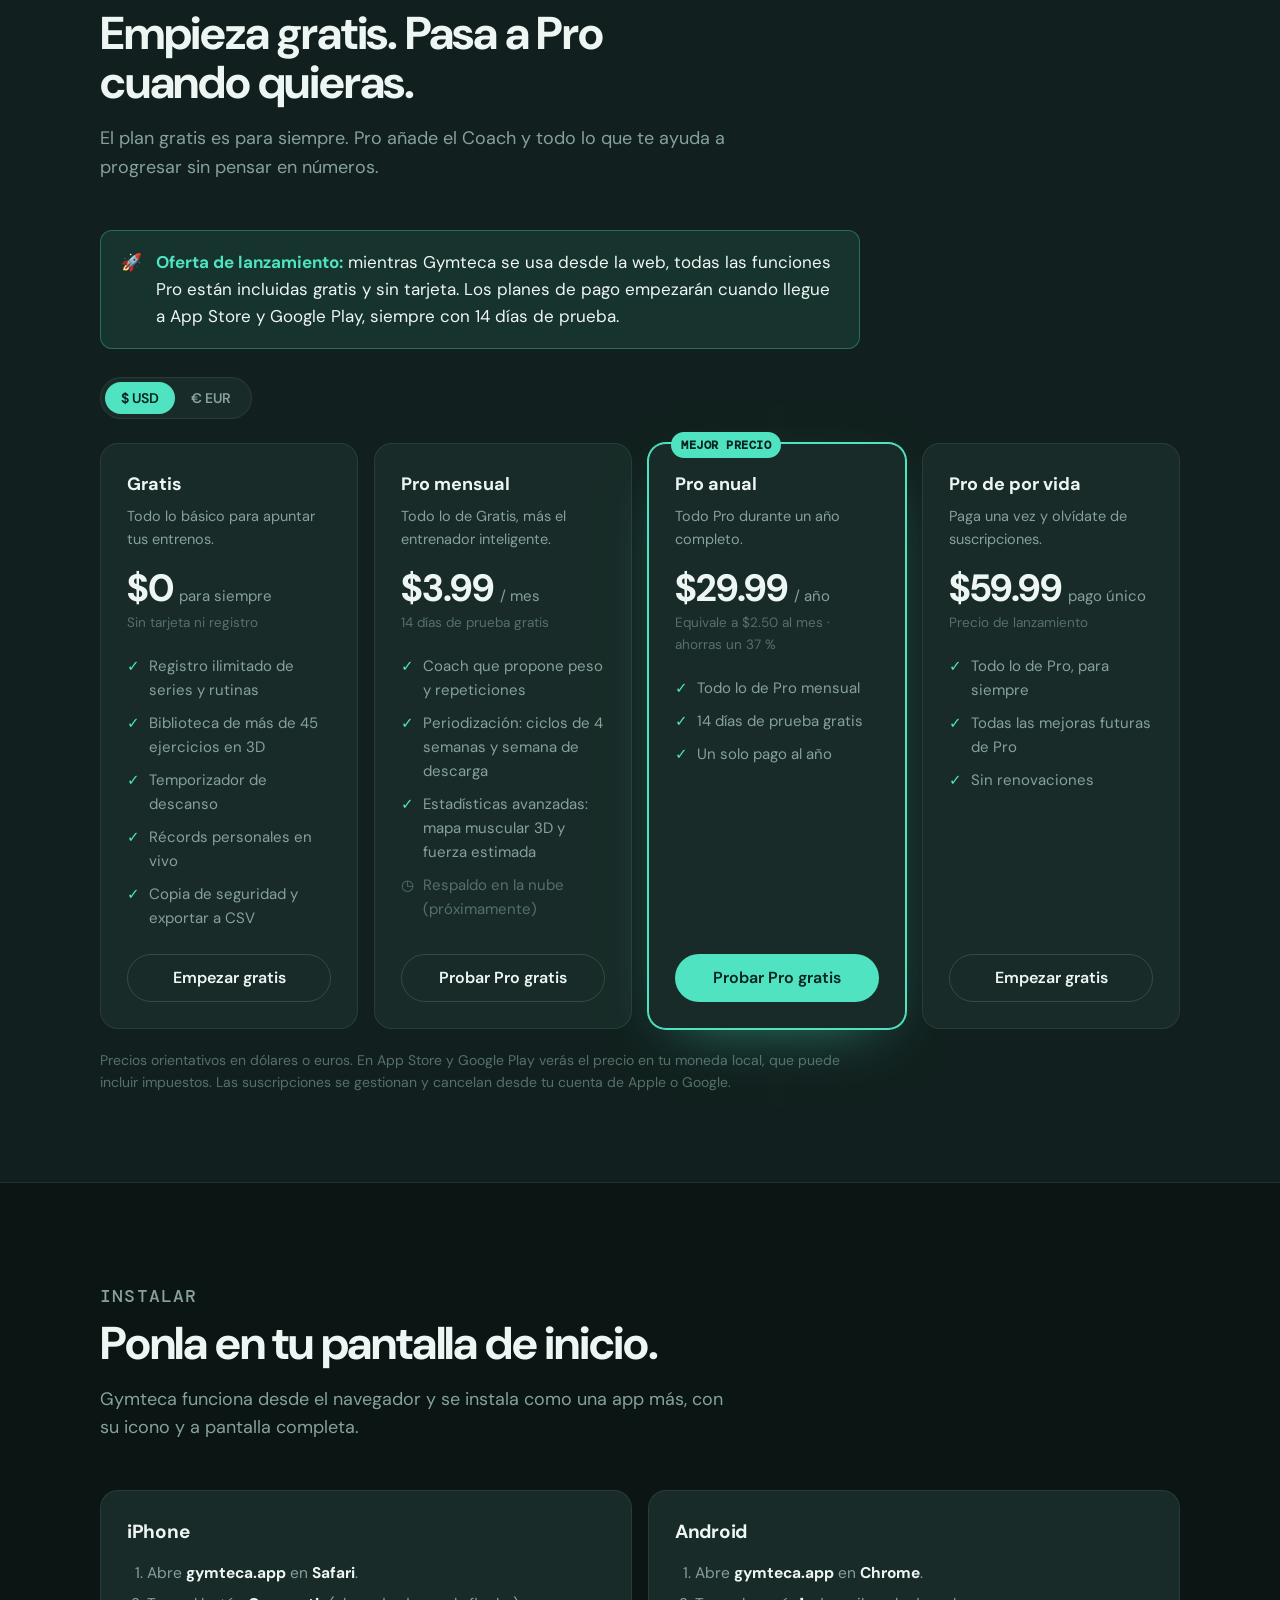
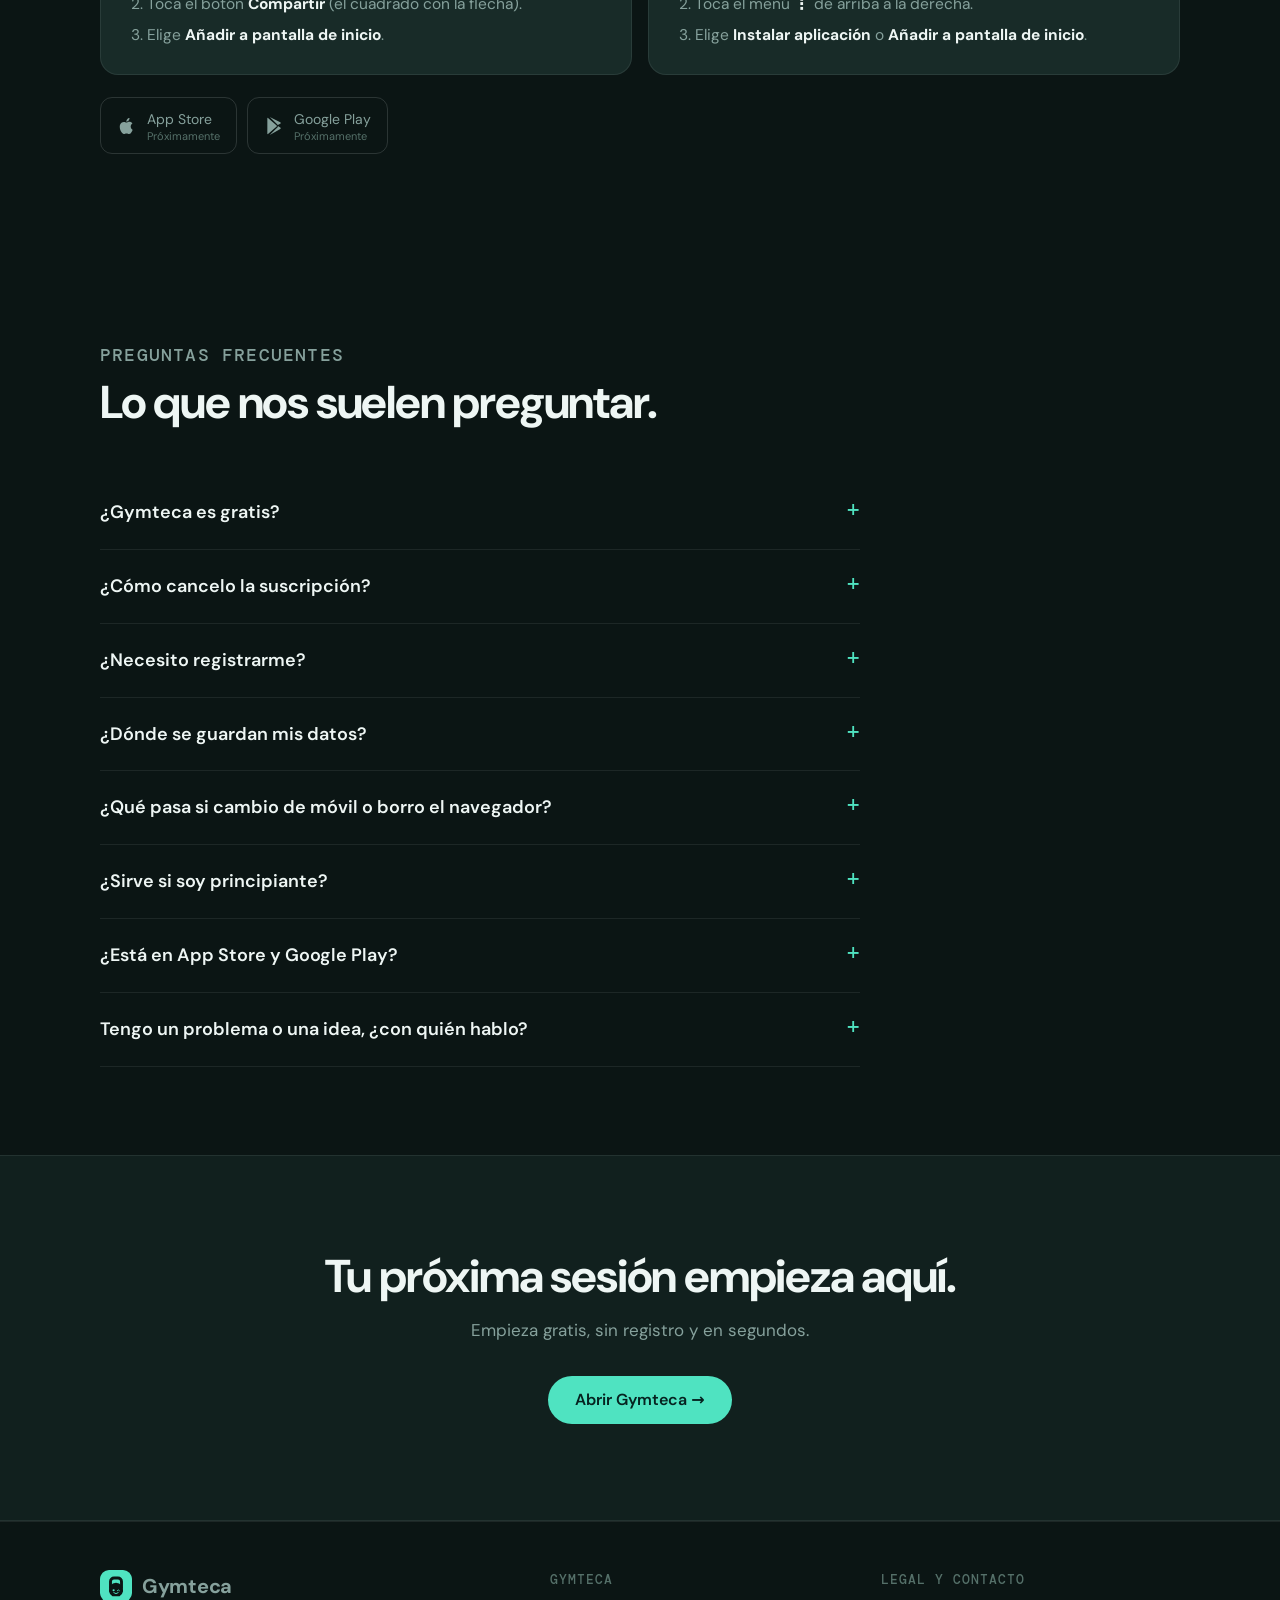
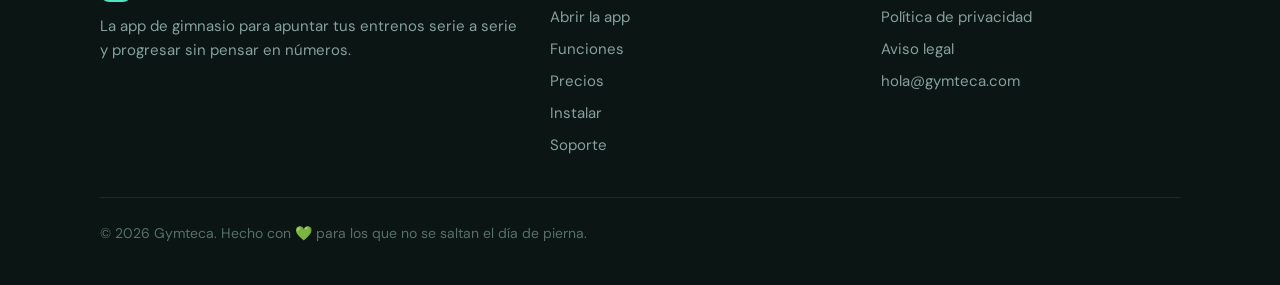
==== commit 96269013: "Gymteca: nueva identidad con Teca y la paleta «Tiza y menta» - Paleta Tiza y menta en variables CSS:" ====
--- a/index.html
+++ b/index.html
@@ -6,7 +6,7 @@
 <title>Gymteca — App de gimnasio para apuntar tus entrenos serie a serie</title>
 <meta name="description" content="Gymteca es la app de gimnasio que registra cada serie, cronometra tu descanso y te dice cuándo subir el peso. Empieza gratis, sin registro y con tus datos solo en tu móvil.">
 <link rel="canonical" href="https://gymteca.com/">
-<meta name="theme-color" content="#0f0f0f">
+<meta name="theme-color" content="#0b1514">
 <link rel="icon" href="/assets/img/favicon.svg" type="image/svg+xml">
 <link rel="icon" href="/assets/img/favicon-32.png" sizes="32x32" type="image/png">
 <link rel="apple-touch-icon" href="/assets/img/apple-touch-icon.png">
@@ -78,7 +78,7 @@
 
 <header class="nav">
   <div class="wrap">
-    <a class="logo" href="/" aria-label="Gymteca, inicio"><img src="/assets/img/favicon.svg" alt="" width="32" height="32">Gymteca</a>
+    <a class="logo" href="/" aria-label="Gymteca, inicio"><img src="/assets/img/teca.svg" alt="" width="32" height="32">Gymteca</a>
     <ul class="nav-links">
       <li><a href="#funciones">Funciones</a></li>
       <li><a href="#como-funciona">Cómo funciona</a></li>
@@ -270,7 +270,7 @@
       <div class="plan">
         <h3>Gratis</h3>
         <p class="desc">Todo lo básico para apuntar tus entrenos.</p>
-        <div class="price"><b data-usd="$0" data-eur="0 €">$0</b><span>para siempre</span></div>
+        <div class="price"><b data-usd="$0" data-eur="0&nbsp;€">$0</b><span>para siempre</span></div>
         <p class="price-note">Sin tarjeta ni registro</p>
         <ul>
           <li>Registro ilimitado de series y rutinas</li>
@@ -285,7 +285,7 @@
       <div class="plan">
         <h3>Pro mensual</h3>
         <p class="desc">Todo lo de Gratis, más el entrenador inteligente.</p>
-        <div class="price"><b data-usd="$3.99" data-eur="3,99 €">$3.99</b><span>/ mes</span></div>
+        <div class="price"><b data-usd="$3.99" data-eur="3,99&nbsp;€">$3.99</b><span>/ mes</span></div>
         <p class="price-note">14 días de prueba gratis</p>
         <ul>
           <li>Coach que propone peso y repeticiones</li>
@@ -300,7 +300,7 @@
         <span class="tag">Mejor precio</span>
         <h3>Pro anual</h3>
         <p class="desc">Todo Pro durante un año completo.</p>
-        <div class="price"><b data-usd="$29.99" data-eur="29,99 €">$29.99</b><span>/ año</span></div>
+        <div class="price"><b data-usd="$29.99" data-eur="29,99&nbsp;€">$29.99</b><span>/ año</span></div>
         <p class="price-note" data-usd="Equivale a $2.50 al mes · ahorras un 37 %" data-eur="Equivale a 2,50 € al mes · ahorras un 37 %">Equivale a $2.50 al mes · ahorras un 37 %</p>
         <ul>
           <li>Todo lo de Pro mensual</li>
@@ -313,7 +313,7 @@
       <div class="plan">
         <h3>Pro de por vida</h3>
         <p class="desc">Paga una vez y olvídate de suscripciones.</p>
-        <div class="price"><b data-usd="$59.99" data-eur="59,99 €">$59.99</b><span>pago único</span></div>
+        <div class="price"><b data-usd="$59.99" data-eur="59,99&nbsp;€">$59.99</b><span>pago único</span></div>
         <p class="price-note">Precio de lanzamiento</p>
         <ul>
           <li>Todo lo de Pro, para siempre</li>
@@ -391,7 +391,7 @@
 <footer>
   <div class="wrap">
     <div>
-      <a class="logo" href="/"><img src="/assets/img/favicon.svg" alt="" width="32" height="32">Gymteca</a>
+      <a class="logo" href="/"><img src="/assets/img/teca.svg" alt="" width="32" height="32">Gymteca</a>
       <p style="margin-top:12px;max-width:28em">La app de gimnasio para apuntar tus entrenos serie a serie y progresar sin pensar en números.</p>
     </div>
     <div>
@@ -415,7 +415,43 @@
     <p class="copy">© 2026 Gymteca. Hecho con 💚 para los que no se saltan el día de pierna.</p>
   </div>
 </footer>
+<dialog class="lb" id="lb" aria-label="Captura ampliada">
+  <button class="lb-btn lb-close" type="button" data-lb="close" aria-label="Cerrar"><svg viewBox="0 0 24 24" fill="none" stroke="currentColor" stroke-width="2.2" stroke-linecap="round" aria-hidden="true"><path d="M6 6l12 12M18 6L6 18"/></svg></button>
+  <button class="lb-btn lb-prev" type="button" data-lb="prev" aria-label="Captura anterior"><svg viewBox="0 0 24 24" fill="none" stroke="currentColor" stroke-width="2.2" stroke-linecap="round" stroke-linejoin="round" aria-hidden="true"><path d="M15 5l-7 7 7 7"/></svg></button>
+  <figure><img alt="" width="780" height="1688"><figcaption></figcaption></figure>
+  <button class="lb-btn lb-next" type="button" data-lb="next" aria-label="Captura siguiente"><svg viewBox="0 0 24 24" fill="none" stroke="currentColor" stroke-width="2.2" stroke-linecap="round" stroke-linejoin="round" aria-hidden="true"><path d="M9 5l7 7-7 7"/></svg></button>
+</dialog>
 <script>
+// Visor: al pulsar una captura se abre ampliada; flechas, teclado y deslizar para pasar
+(function(){
+  var lb=document.getElementById('lb');if(!lb||!lb.showModal)return;
+  var img=lb.querySelector('img'),cap=lb.querySelector('figcaption');
+  var shots=[].map.call(document.querySelectorAll('.gallery figure'),function(f){
+    var i=f.querySelector('img');return {src:i.getAttribute('src'),alt:i.alt,cap:f.querySelector('figcaption').textContent};
+  });
+  var cur=0;
+  function show(n){
+    cur=(n+shots.length)%shots.length;var s=shots[cur];
+    img.src=s.src;img.alt=s.alt;
+    cap.innerHTML='';cap.append(s.cap);var c=document.createElement('span');c.className='lb-count';c.textContent=(cur+1)+' / '+shots.length;cap.append(c);
+  }
+  document.querySelectorAll('.phone img').forEach(function(el){
+    el.setAttribute('tabindex','0');el.setAttribute('role','button');
+    function open(){var src=el.getAttribute('src'),n=0;shots.forEach(function(s,i){if(s.src===src)n=i;});show(n);lb.showModal();}
+    el.addEventListener('click',open);
+    el.addEventListener('keydown',function(e){if(e.key==='Enter'||e.key===' '){e.preventDefault();open();}});
+  });
+  lb.addEventListener('click',function(e){
+    var a=e.target.closest('[data-lb]');
+    if(a){var k=a.dataset.lb;if(k==='close')lb.close();else show(cur+(k==='next'?1:-1));return;}
+    if(e.target===lb||e.target===img)lb.close();
+  });
+  lb.addEventListener('keydown',function(e){if(e.key==='ArrowRight')show(cur+1);else if(e.key==='ArrowLeft')show(cur-1);});
+  var x0=null;
+  img.addEventListener('touchstart',function(e){x0=e.touches[0].clientX;},{passive:true});
+  img.addEventListener('touchend',function(e){if(x0===null)return;var dx=e.changedTouches[0].clientX-x0;x0=null;if(Math.abs(dx)>50){show(cur+(dx<0?1:-1));}},{passive:true});
+})();
+
 // Selector de moneda de la sección de precios (se recuerda en este navegador)
 (function(){
   var KEY='gymteca-moneda',btns=document.querySelectorAll('[data-cur]');
--- a/assets/styles.css
+++ b/assets/styles.css
@@ -5,11 +5,15 @@
 
 :root{
   color-scheme:dark;
-  --bg:#0f0f0f;--bg2:#161616;--bg3:#1e1e1e;--bg4:#262626;
-  --border:rgba(255,255,255,.08);--border2:rgba(255,255,255,.14);
-  --text:#f2f2f2;--text2:#a3a3a3;--text3:#6b6b6b;
-  --green:#22c55e;--green2:#4ade80;--green-bg:rgba(34,197,94,.1);--green-b:rgba(34,197,94,.32);
-  --amber:#f59e0b;--blue:#3b82f6;--pink:#ec4899;
+  /* Paleta «Tiza y menta» (la misma que la app) */
+  --bg:#0b1514;--bg2:#11201e;--bg3:#182b28;--bg4:#203632;
+  --bg-rgb:11,21,20;
+  --border:rgba(238,246,244,.08);--border2:rgba(238,246,244,.14);
+  --text:#eef6f4;--text2:#86a19c;--text3:#557069;
+  --green:#4fe3c1;--green2:#80ecd3;--green-rgb:79,227,193;
+  --green-bg:rgba(var(--green-rgb),.1);--green-b:rgba(var(--green-rgb),.32);
+  --accent-ink:#062320;
+  --pr:#ff8a65;--amber:#ffb547;--blue:#7aa7ff;--red:#ff6b6b;
   --r:18px;--rsm:12px;
   --wrap:1120px;
   --sans:'DM Sans',system-ui,-apple-system,'Segoe UI',Roboto,sans-serif;
@@ -24,11 +28,11 @@
 .wrap{max-width:var(--wrap);margin:0 auto;padding:0 20px}
 .mono{font-family:var(--mono)}
 .green{color:var(--green)}
-.skip{position:absolute;left:-999px;top:8px;background:var(--green);color:#04130a;padding:8px 14px;border-radius:8px;z-index:100;font-weight:600}
+.skip{position:absolute;left:-999px;top:8px;background:var(--green);color:var(--accent-ink);padding:8px 14px;border-radius:8px;z-index:100;font-weight:600}
 .skip:focus{left:8px}
 
 /* Cabecera */
-.nav{position:sticky;top:0;z-index:50;background:rgba(15,15,15,.82);backdrop-filter:blur(16px);-webkit-backdrop-filter:blur(16px);border-bottom:1px solid var(--border)}
+.nav{position:sticky;top:0;z-index:50;background:rgba(var(--bg-rgb),.82);backdrop-filter:blur(16px);-webkit-backdrop-filter:blur(16px);border-bottom:1px solid var(--border)}
 .nav .wrap{display:flex;align-items:center;gap:24px;height:64px}
 .logo{display:flex;align-items:center;gap:10px;text-decoration:none;font-weight:700;font-size:20px;letter-spacing:-.3px}
 .logo img{width:32px;height:32px;border-radius:9px}
@@ -37,16 +41,16 @@
 .nav-links a:hover{color:var(--text)}
 .btn{display:inline-flex;align-items:center;justify-content:center;gap:8px;font:600 16px/1 var(--sans);text-decoration:none;border-radius:999px;padding:15px 26px;transition:transform .15s,background .2s,border-color .2s;border:1px solid transparent;white-space:nowrap}
 .btn:active{transform:scale(.97)}
-.btn-primary{background:var(--green);color:#04130a}
+.btn-primary{background:var(--green);color:var(--accent-ink)}
 .btn-primary:hover{background:var(--green2)}
 .btn-ghost{border-color:var(--border2);color:var(--text)}
-.btn-ghost:hover{border-color:var(--text3);background:rgba(255,255,255,.03)}
+.btn-ghost:hover{border-color:var(--text3);background:rgba(238,246,244,.03)}
 .btn-sm{padding:10px 18px;font-size:14px}
 @media (max-width:820px){.nav-links{display:none}.nav .btn{margin-left:auto}}
 
 /* Hero */
 .hero{position:relative;padding:72px 0 40px;overflow:hidden}
-.hero::before{content:"";position:absolute;inset:-20% -10% auto;height:620px;background:radial-gradient(closest-side,rgba(34,197,94,.16),transparent 70%);pointer-events:none}
+.hero::before{content:"";position:absolute;inset:-20% -10% auto;height:620px;background:radial-gradient(closest-side,rgba(var(--green-rgb),.16),transparent 70%);pointer-events:none}
 .hero .wrap{position:relative;display:grid;grid-template-columns:1.1fr .9fr;gap:48px;align-items:center}
 .eyebrow{display:inline-flex;align-items:center;gap:8px;font:500 13px/1 var(--mono);letter-spacing:.6px;text-transform:uppercase;color:var(--green);background:var(--green-bg);border:1px solid var(--green-b);padding:8px 12px;border-radius:999px}
 .hero h1{font-size:clamp(40px,6.4vw,72px);line-height:1.02;letter-spacing:-2px;font-weight:700;margin:22px 0 20px}
@@ -59,7 +63,7 @@
 @media (max-width:900px){.hero{padding-top:44px}.hero .wrap{grid-template-columns:1fr;gap:40px}.hero .phone{margin:0 auto}}
 
 /* Teléfono */
-.phone{position:relative;width:min(320px,78vw);aspect-ratio:780/1688;border-radius:44px;padding:10px;background:linear-gradient(145deg,#2c2c2c,#121212);box-shadow:0 0 0 1px rgba(255,255,255,.08),0 40px 80px -20px rgba(0,0,0,.8),0 0 120px -30px rgba(34,197,94,.35)}
+.phone{position:relative;width:min(320px,78vw);aspect-ratio:780/1688;border-radius:44px;padding:10px;background:linear-gradient(145deg,#263532,#0e1917);box-shadow:0 0 0 1px rgba(238,246,244,.08),0 40px 80px -20px rgba(0,0,0,.8),0 0 120px -30px rgba(var(--green-rgb),.35)}
 .phone img{width:100%;height:100%;object-fit:cover;object-position:top;border-radius:34px}
 .phone.tilt{transform:rotate(-2.5deg)}
 
@@ -79,7 +83,7 @@
 .feature p{color:var(--text2)}
 .feature ul{list-style:none;margin-top:22px;display:grid;gap:12px}
 .feature li{display:flex;gap:12px;color:var(--text)}
-.feature li::before{content:"";flex:none;width:20px;height:20px;margin-top:3px;border-radius:6px;background:var(--green-bg) url("data:image/svg+xml,%3Csvg xmlns='http://www.w3.org/2000/svg' viewBox='0 0 20 20' fill='none' stroke='%2322c55e' stroke-width='2.4' stroke-linecap='round' stroke-linejoin='round'%3E%3Cpath d='M5 10.5l3.2 3L15 7'/%3E%3C/svg%3E") center/14px no-repeat;border:1px solid var(--green-b)}
+.feature li::before{content:"";flex:none;width:20px;height:20px;margin-top:3px;border-radius:6px;background:var(--green-bg) url("data:image/svg+xml,%3Csvg xmlns='http://www.w3.org/2000/svg' viewBox='0 0 20 20' fill='none' stroke='%234fe3c1' stroke-width='2.4' stroke-linecap='round' stroke-linejoin='round'%3E%3Cpath d='M5 10.5l3.2 3L15 7'/%3E%3C/svg%3E") center/14px no-repeat;border:1px solid var(--green-b)}
 .feature-media{display:flex;justify-content:center}
 @media (max-width:860px){.feature{grid-template-columns:1fr;gap:36px}.feature.rev .feature-media{order:0}.feature + .feature{margin-top:72px}}
 
@@ -111,9 +115,27 @@
 .gallery figcaption{font-size:14px;color:var(--text2)}
 @media (min-width:1180px){.gallery{justify-content:center;overflow:visible}}
 
+/* Visor de capturas ampliadas */
+.phone img{cursor:zoom-in}
+.lb{border:0;padding:0;margin:0;inset:0;width:100vw;height:100dvh;max-width:none;max-height:none;background:transparent;color:var(--text);overflow:hidden}
+.lb::backdrop{background:rgba(5,12,11,.9);backdrop-filter:blur(8px);-webkit-backdrop-filter:blur(8px)}
+.lb[open]{display:flex;flex-direction:column;align-items:center;justify-content:center;gap:16px;padding:56px 16px 24px;animation:lb-in .2s ease-out}
+@keyframes lb-in{from{opacity:0;transform:scale(.97)}to{opacity:1;transform:none}}
+.lb figure{display:flex;flex-direction:column;align-items:center;gap:14px;min-height:0}
+.lb img{max-height:calc(100dvh - 140px);max-width:min(92vw,540px);width:auto;height:auto;border-radius:30px;box-shadow:0 0 0 1px rgba(238,246,244,.1),0 30px 80px -20px rgba(0,0,0,.9),0 0 120px -30px rgba(var(--green-rgb),.4);cursor:zoom-out;touch-action:pan-y}
+.lb figcaption{color:var(--text2);font-size:15px;text-align:center}
+.lb-count{font:500 13px/1 var(--mono);color:var(--text3);margin-left:8px}
+.lb-btn{position:fixed;display:grid;place-items:center;width:48px;height:48px;border-radius:999px;border:1px solid var(--border2);background:rgba(24,43,40,.8);color:var(--text);cursor:pointer;transition:background .2s,border-color .2s}
+.lb-btn:hover{background:var(--bg4);border-color:var(--text3)}
+.lb-btn svg{width:22px;height:22px}
+.lb-close{top:14px;right:14px}
+.lb-prev{left:18px;top:50%;transform:translateY(-50%)}
+.lb-next{right:18px;top:50%;transform:translateY(-50%)}
+@media (max-width:640px){.lb-prev,.lb-next{top:auto;bottom:18px;transform:none}.lb-prev{left:calc(50% - 60px)}.lb-next{right:calc(50% - 60px)}.lb[open]{padding-bottom:84px}.lb img{max-height:calc(100dvh - 190px)}}
+
 /* Privacidad (banda) */
-.privacy-band{display:grid;grid-template-columns:auto 1fr;gap:28px;align-items:center;padding:36px;border-radius:24px;border:1px solid var(--green-b);background:radial-gradient(120% 140% at 0% 0%,rgba(34,197,94,.14),transparent 60%),var(--bg3)}
-.privacy-band .big{width:72px;height:72px;border-radius:20px;display:grid;place-items:center;background:var(--green);color:#04130a}
+.privacy-band{display:grid;grid-template-columns:auto 1fr;gap:28px;align-items:center;padding:36px;border-radius:24px;border:1px solid var(--green-b);background:radial-gradient(120% 140% at 0% 0%,rgba(var(--green-rgb),.14),transparent 60%),var(--bg3)}
+.privacy-band .big{width:72px;height:72px;border-radius:20px;display:grid;place-items:center;background:var(--green);color:var(--accent-ink)}
 .privacy-band .big svg{width:36px;height:36px}
 .privacy-band h3{font-size:24px;letter-spacing:-.5px;margin-bottom:6px}
 .privacy-band p{color:var(--text2)}
@@ -135,16 +157,16 @@
 .launch p{color:var(--text)}
 .cur{display:inline-flex;padding:4px;border-radius:999px;background:var(--bg3);border:1px solid var(--border);margin-bottom:24px}
 .cur button{font:600 14px/1 var(--sans);color:var(--text2);background:none;border:0;padding:9px 16px;border-radius:999px;cursor:pointer}
-.cur button[aria-pressed="true"]{background:var(--green);color:#04130a}
+.cur button[aria-pressed="true"]{background:var(--green);color:var(--accent-ink)}
 .plans{display:grid;grid-template-columns:repeat(4,1fr);gap:16px}
 .plan{position:relative;display:flex;flex-direction:column;background:var(--bg3);border:1px solid var(--border);border-radius:var(--r);padding:26px}
-.plan.best{border-color:var(--green);box-shadow:0 0 0 1px var(--green),0 20px 60px -30px rgba(34,197,94,.6)}
-.plan .tag{position:absolute;top:-12px;left:22px;font:600 12px/1 var(--mono);letter-spacing:.5px;text-transform:uppercase;background:var(--green);color:#04130a;padding:7px 10px;border-radius:999px}
+.plan.best{border-color:var(--green);box-shadow:0 0 0 1px var(--green),0 20px 60px -30px rgba(var(--green-rgb),.6)}
+.plan .tag{position:absolute;top:-12px;left:22px;font:600 12px/1 var(--mono);letter-spacing:.5px;text-transform:uppercase;background:var(--green);color:var(--accent-ink);padding:7px 10px;border-radius:999px}
 .plan h3{font-size:18px;margin-bottom:6px}
 .plan .desc{color:var(--text2);font-size:14.5px;min-height:44px}
-.price{display:flex;align-items:baseline;gap:6px;margin:18px 0 4px}
-.price b{font:700 38px/1 var(--sans);letter-spacing:-1px}
-.price span{color:var(--text2);font-size:15px}
+.price{display:flex;flex-wrap:wrap;align-items:baseline;column-gap:6px;row-gap:4px;margin:18px 0 4px}
+.price b{font:700 38px/1 var(--sans);letter-spacing:-1px;white-space:nowrap}
+.price span{color:var(--text2);font-size:15px;white-space:nowrap}
 .price-note{color:var(--text3);font-size:13.5px;min-height:20px}
 .plan ul{list-style:none;display:grid;gap:9px;margin:20px 0 24px;font-size:15px;color:var(--text2)}
 .plan li{display:flex;gap:9px}
@@ -153,7 +175,7 @@
 .plan li.soon::before{content:"◷";color:var(--text3)}
 .plan .btn{margin-top:auto;width:100%}
 .plans-foot{color:var(--text3);font-size:14px;margin-top:20px;max-width:760px}
-.badge-pro{display:inline-block;font:600 11px/1 var(--mono);letter-spacing:.5px;color:#04130a;background:var(--green);padding:4px 7px;border-radius:6px;vertical-align:3px;margin-left:8px}
+.badge-pro{display:inline-block;font:600 11px/1 var(--mono);letter-spacing:.5px;color:var(--accent-ink);background:var(--green);padding:4px 7px;border-radius:6px;vertical-align:3px;margin-left:8px}
 @media (max-width:1000px){.plans{grid-template-columns:1fr 1fr}}
 @media (max-width:600px){.plans{grid-template-columns:1fr}}
 
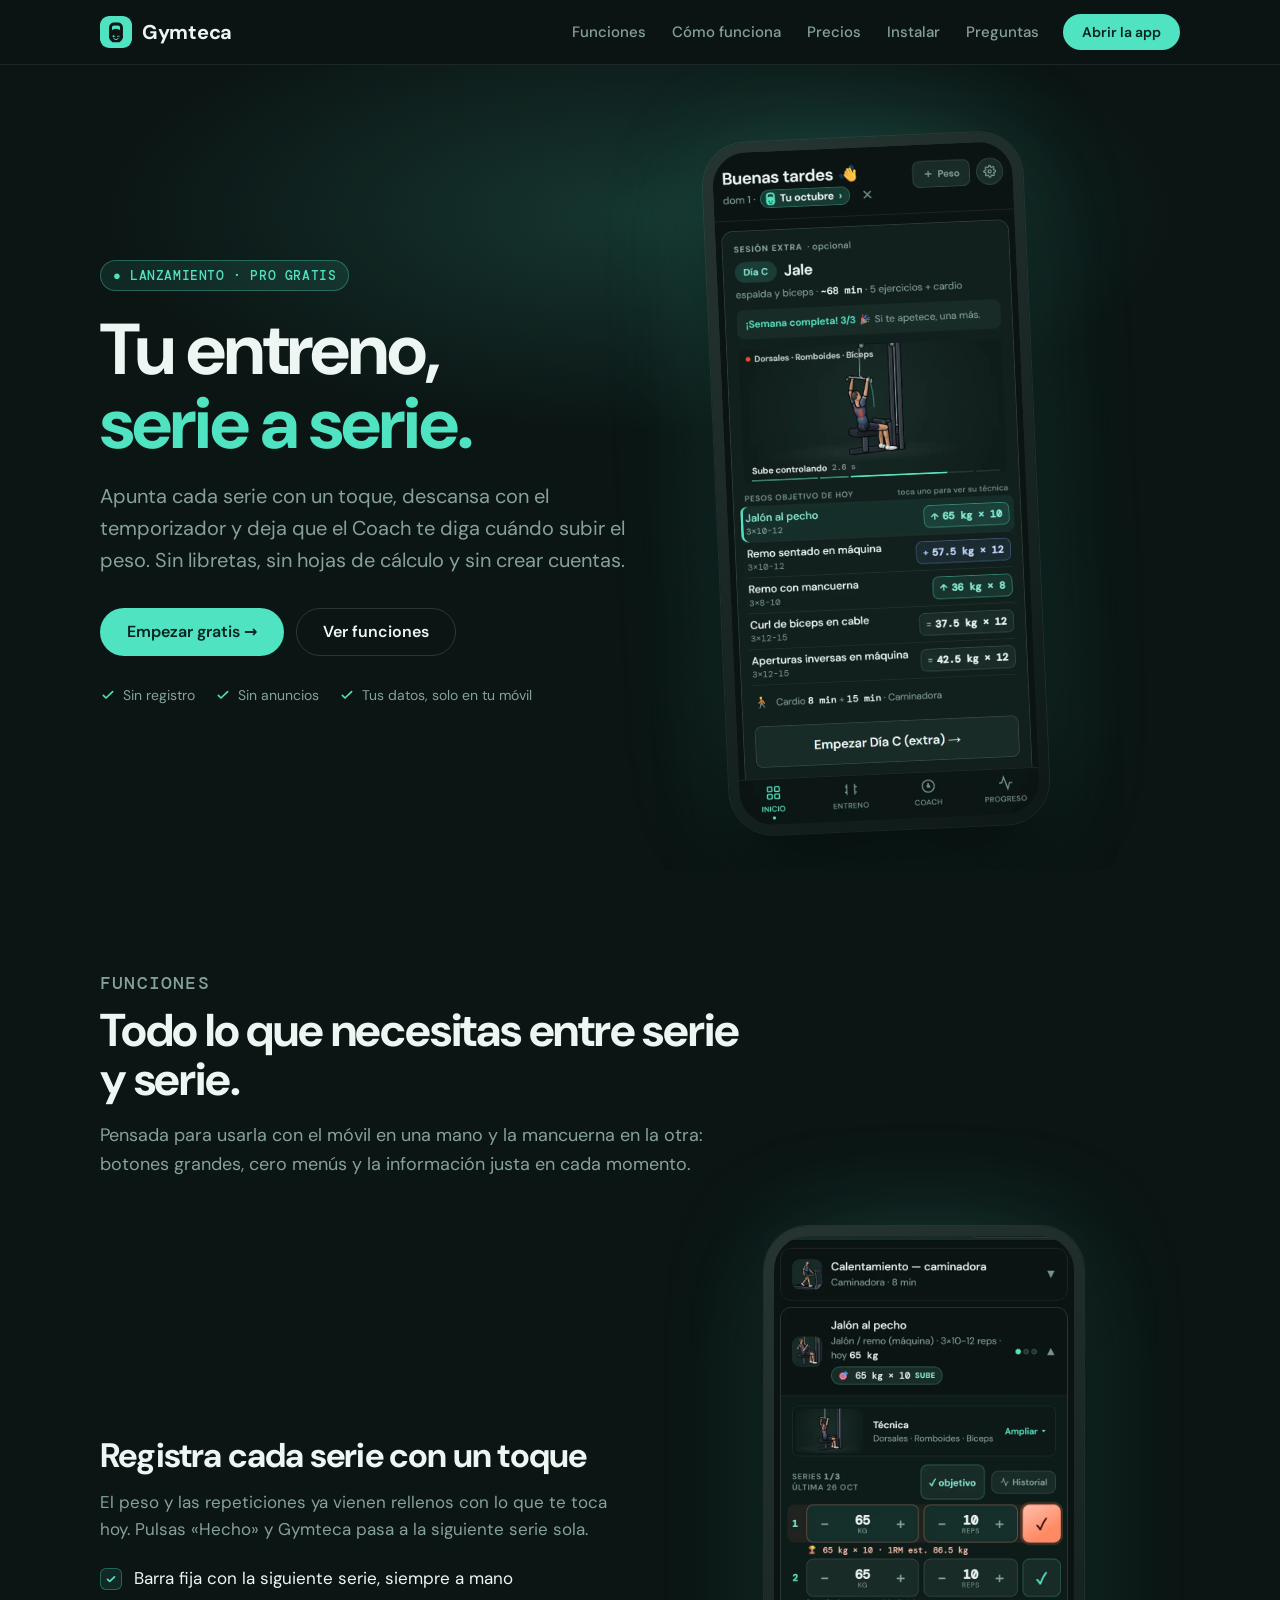
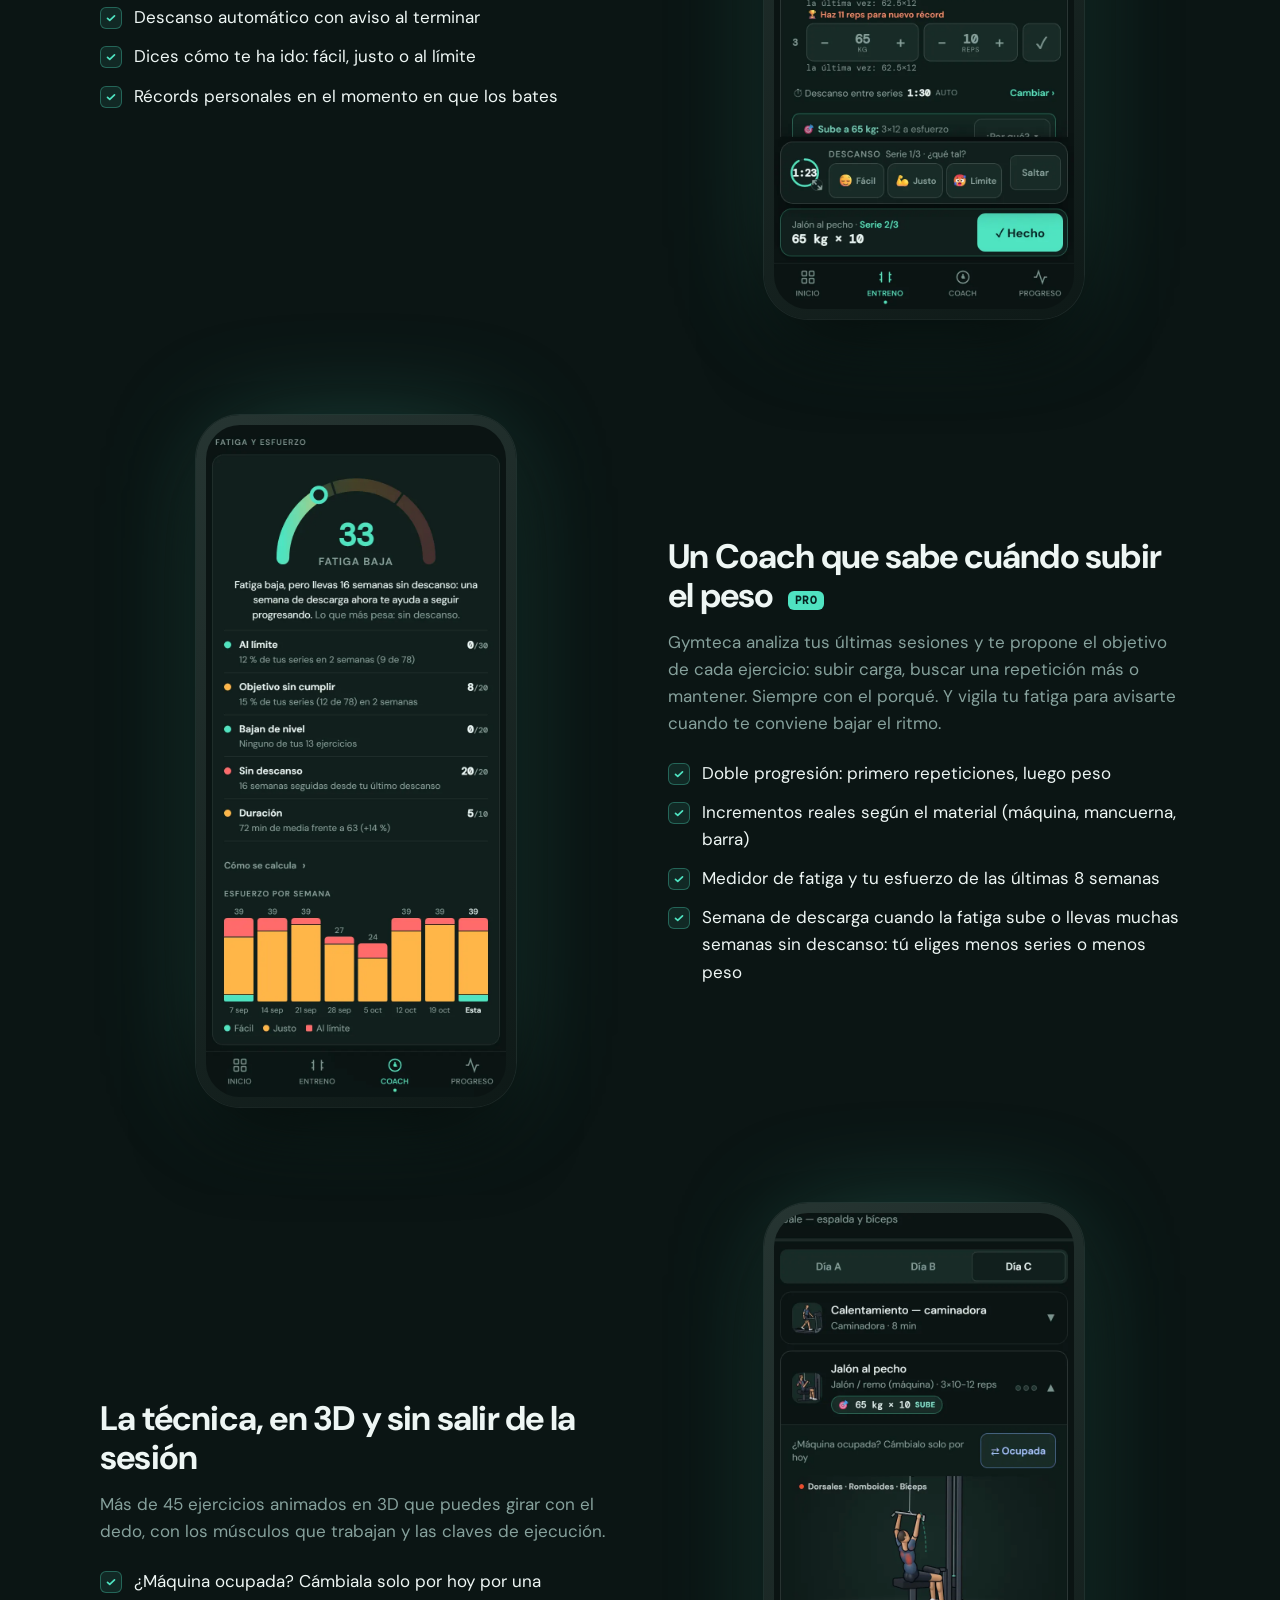
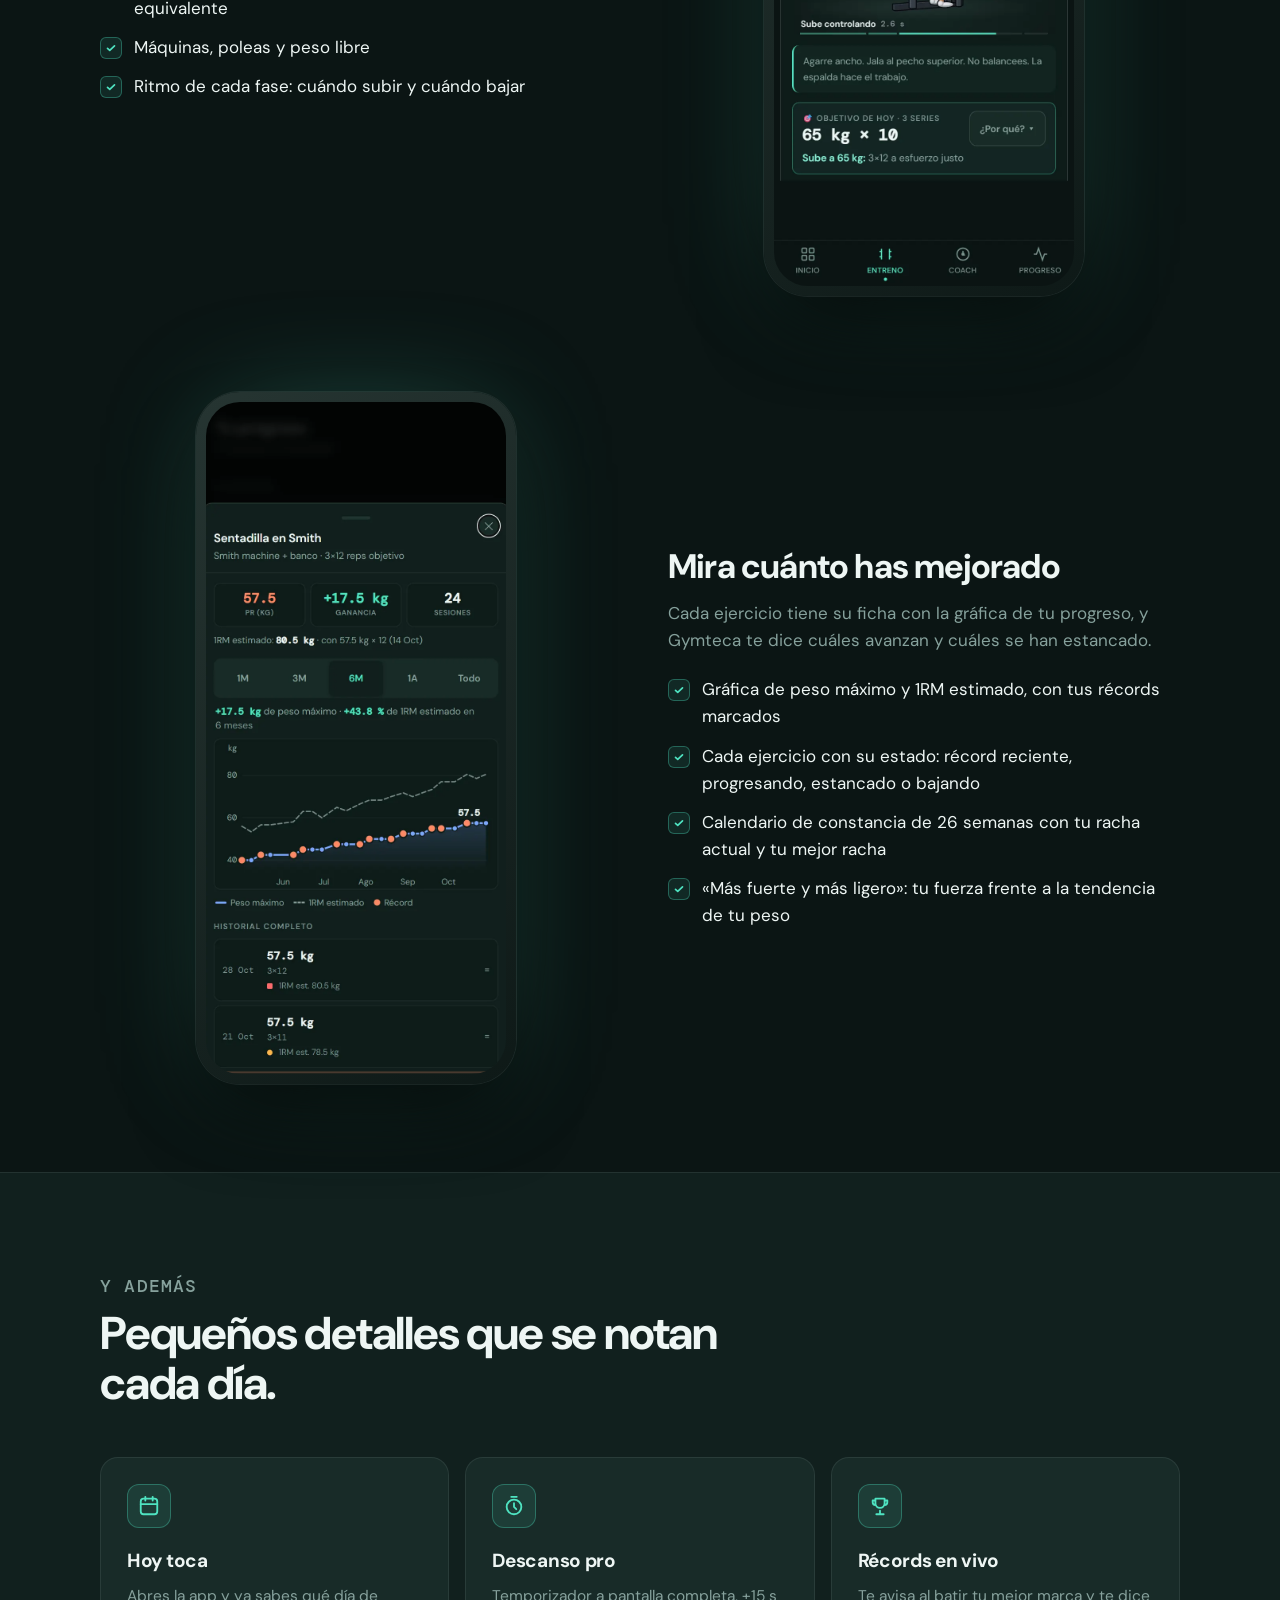
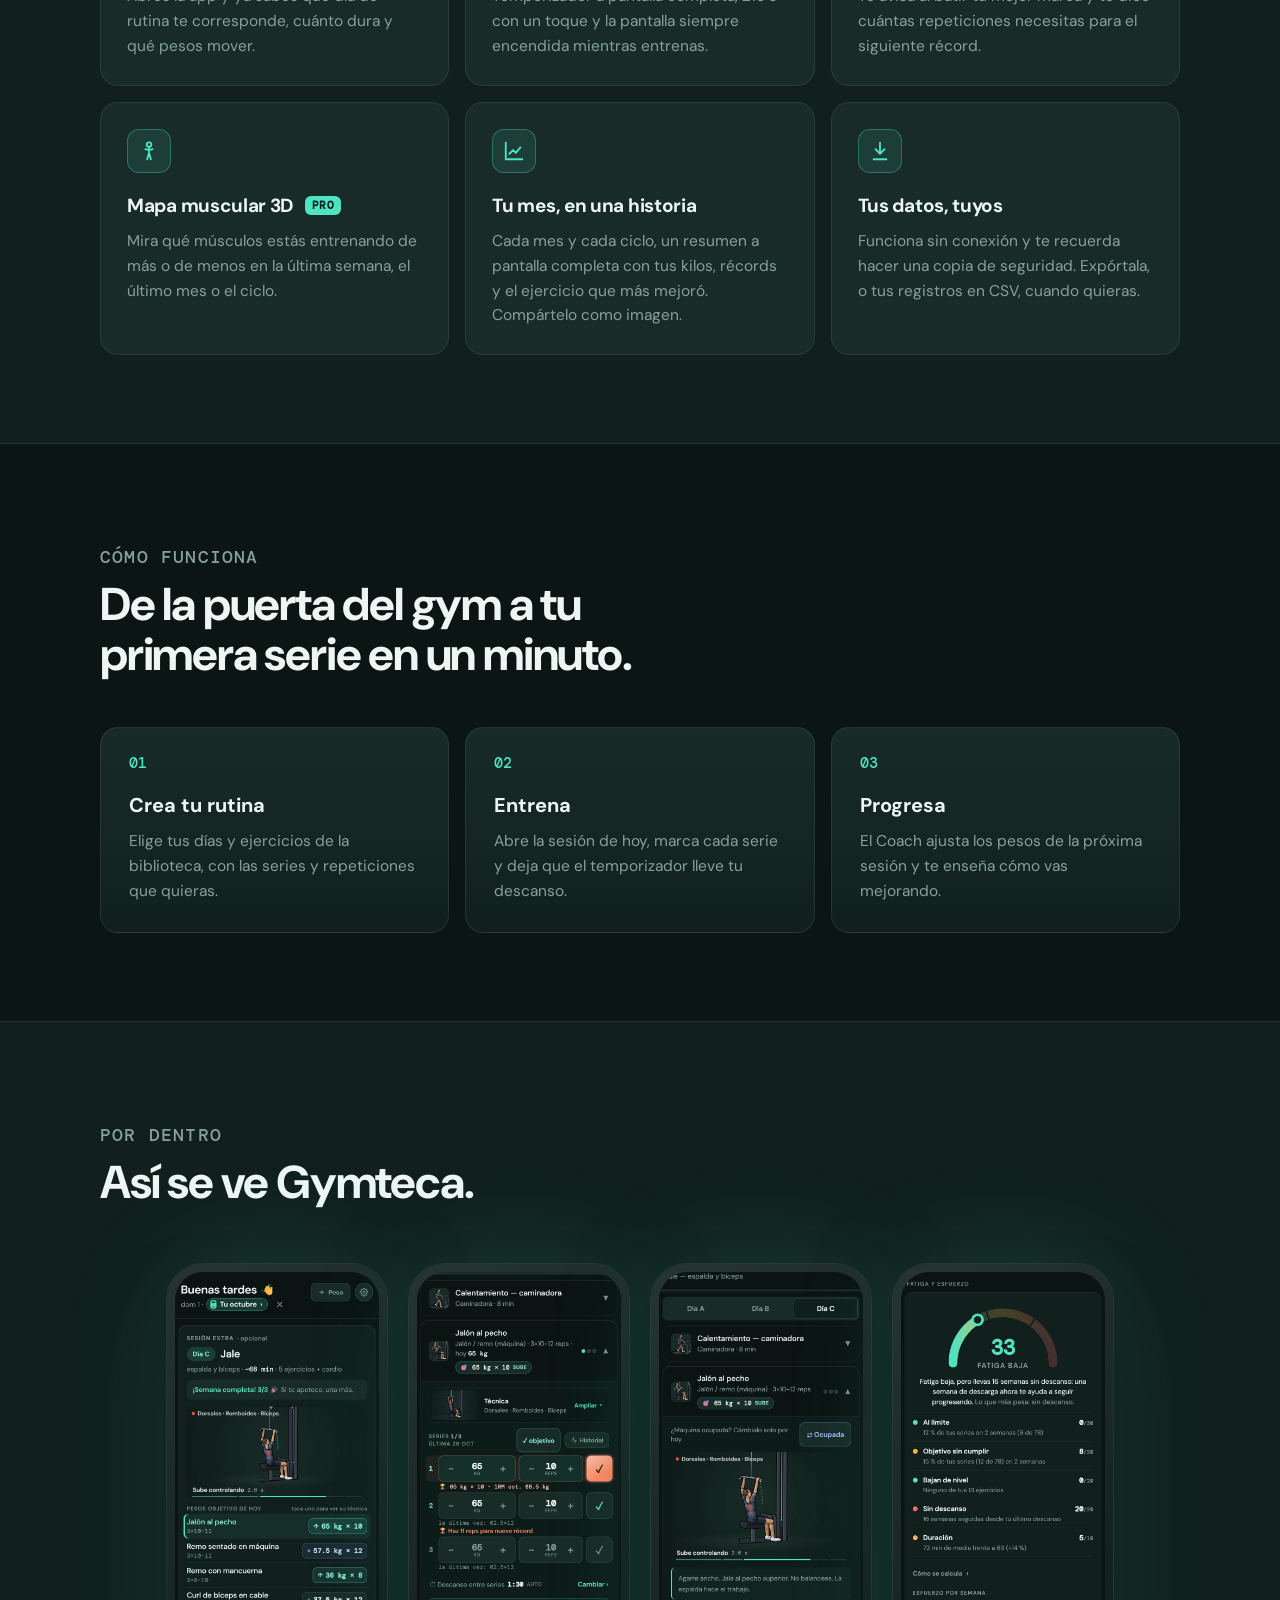
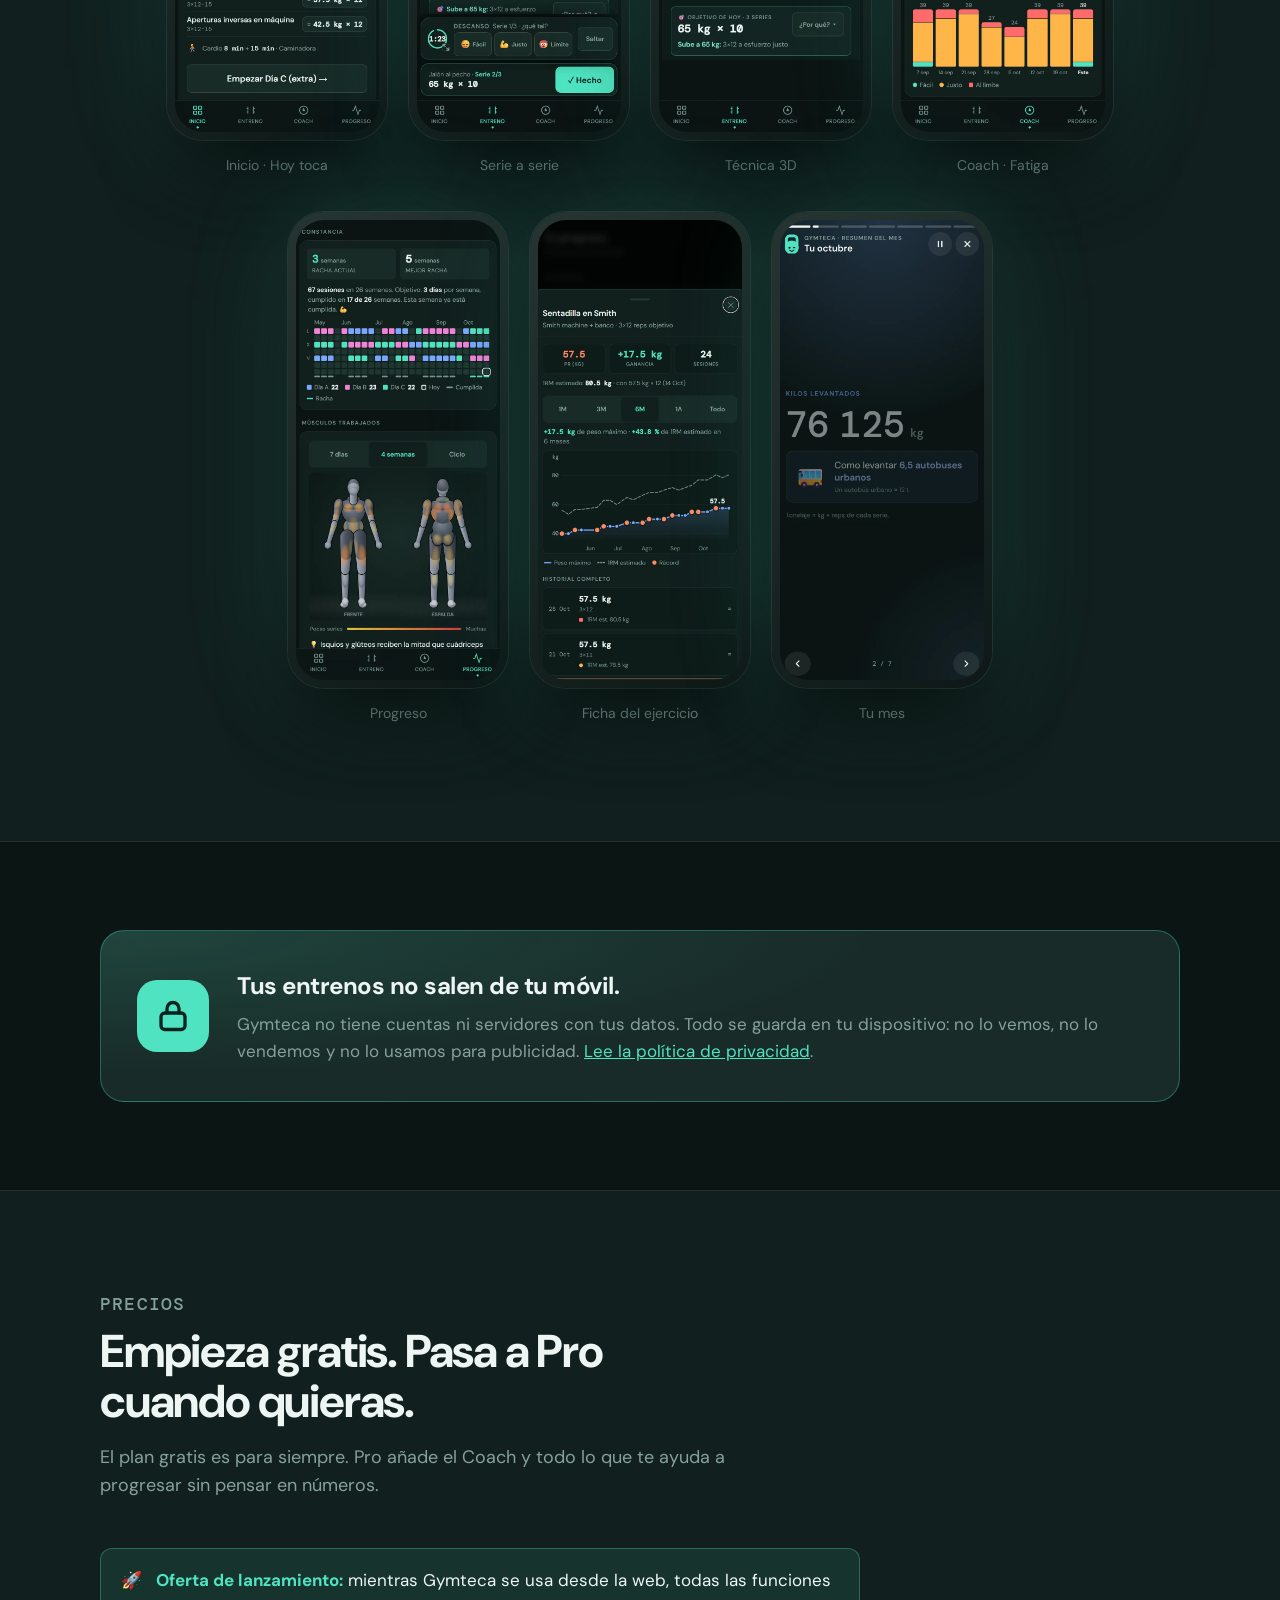
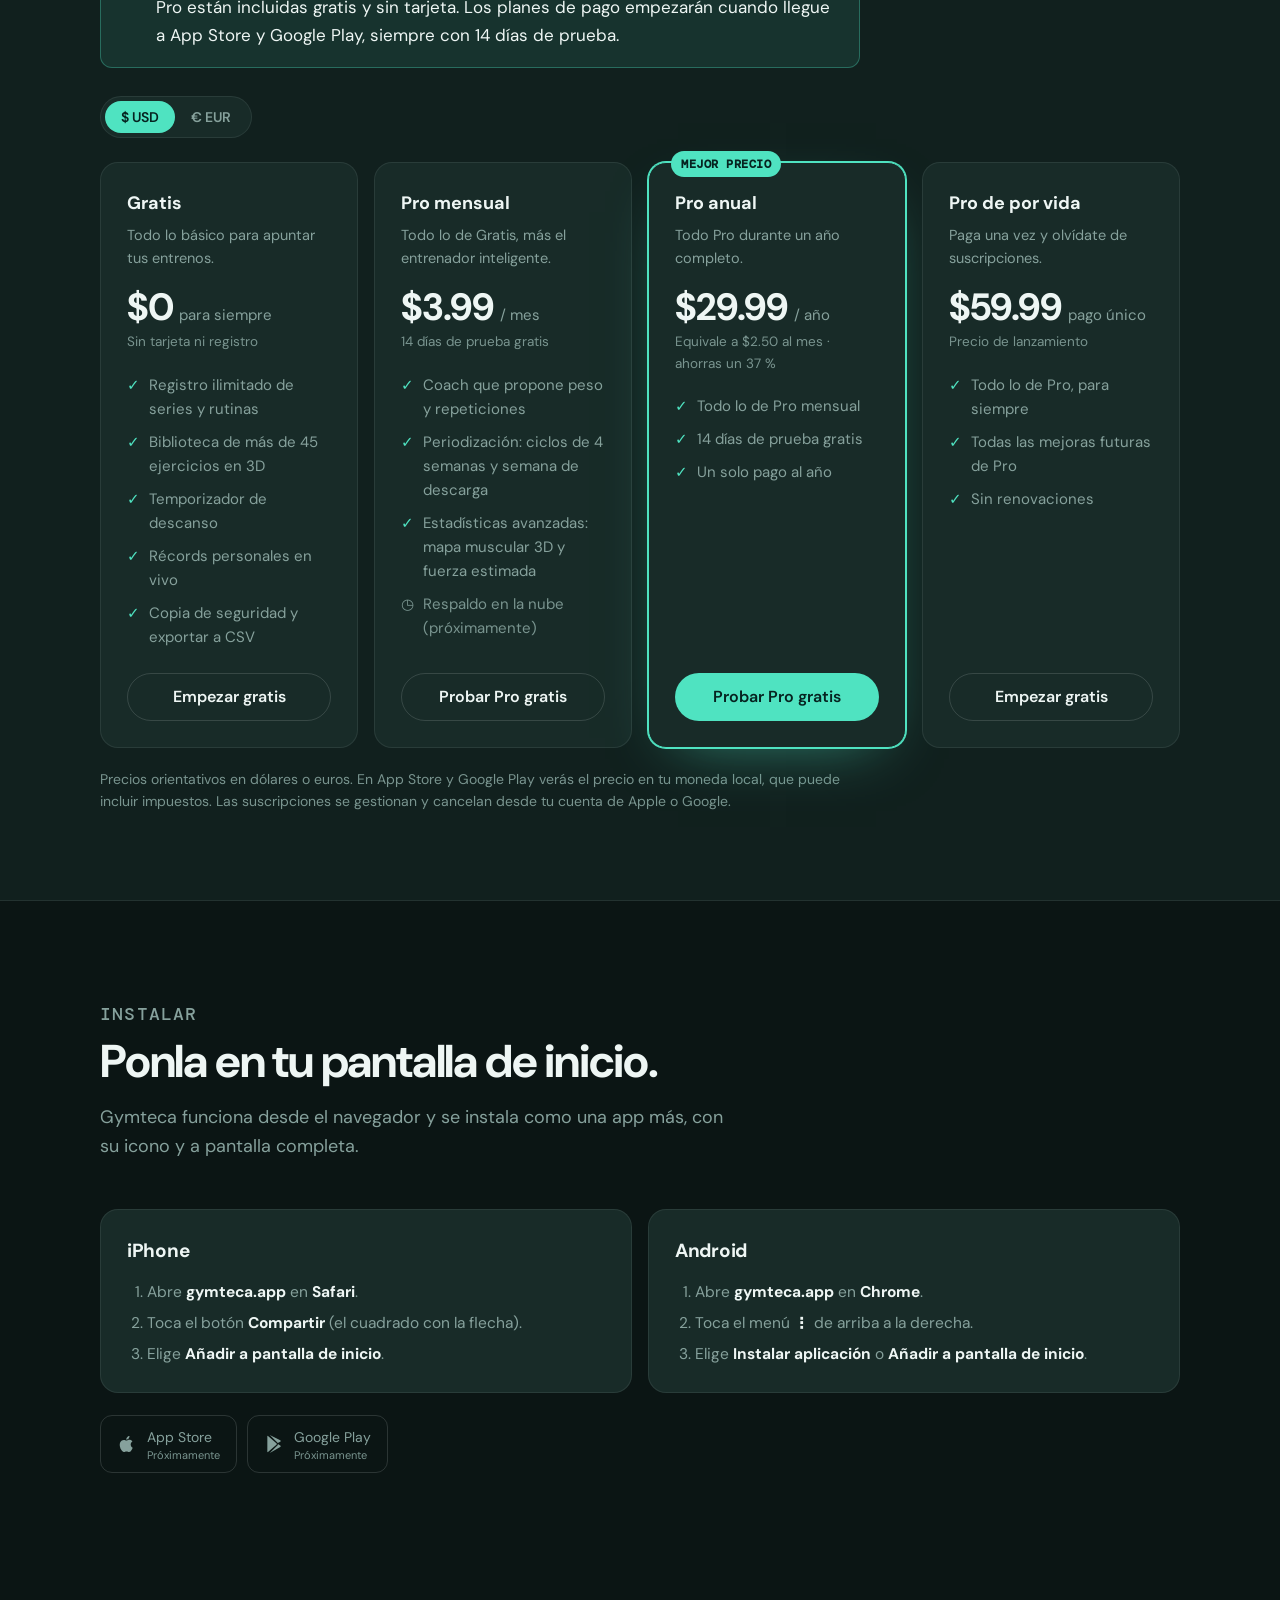
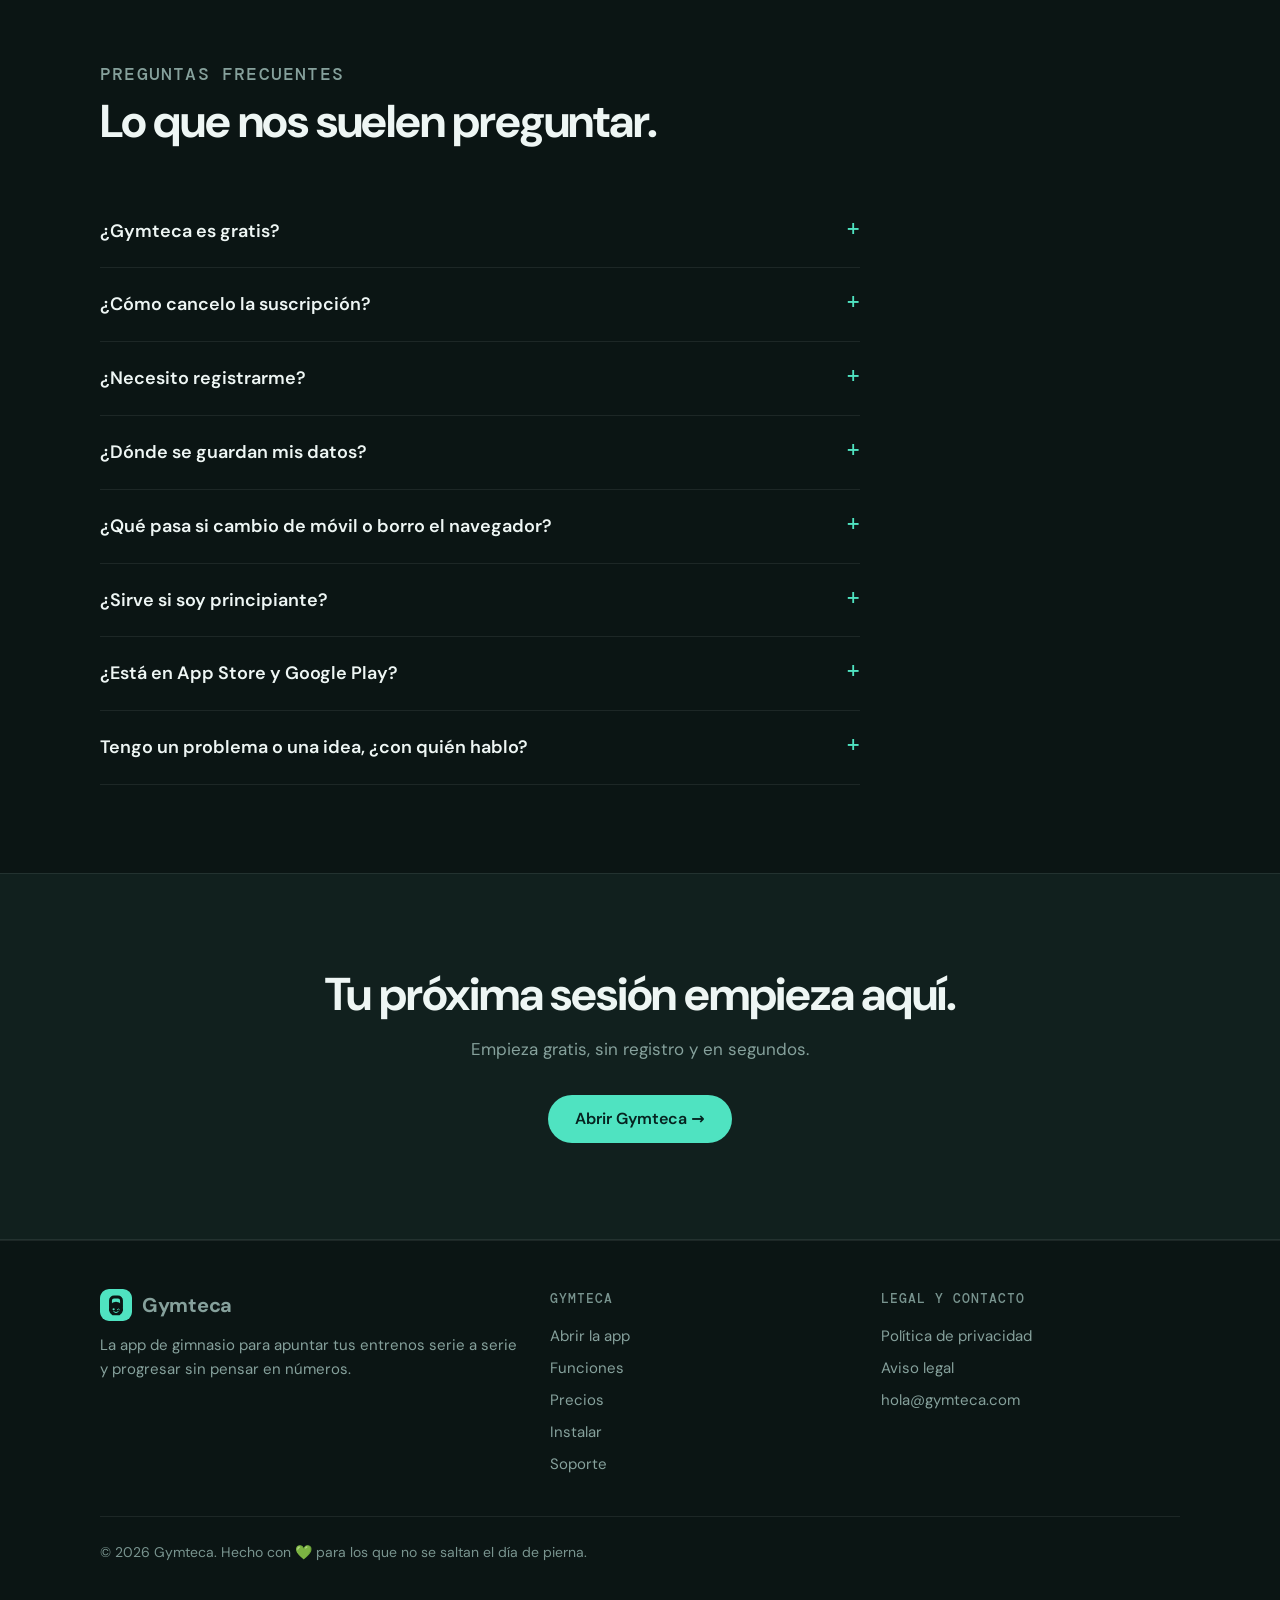
==== commit 76c765af: "Gymteca: capturas de la app nueva y sus novedades en la web - Capturas rehechas con la app del 1 nov" ====
--- a/index.html
+++ b/index.html
@@ -139,15 +139,15 @@
     <article class="feature rev">
       <div>
         <h3>Un Coach que sabe cuándo subir el peso <span class="badge-pro">PRO</span></h3>
-        <p>Gymteca analiza tus últimas sesiones y te propone el objetivo de cada ejercicio: subir carga, buscar una repetición más o mantener. Siempre con el porqué.</p>
+        <p>Gymteca analiza tus últimas sesiones y te propone el objetivo de cada ejercicio: subir carga, buscar una repetición más o mantener. Siempre con el porqué. Y vigila tu fatiga para avisarte cuando te conviene bajar el ritmo.</p>
         <ul>
           <li>Doble progresión: primero repeticiones, luego peso</li>
           <li>Incrementos reales según el material (máquina, mancuerna, barra)</li>
-          <li>Ciclos de 4 semanas y semana de descarga cuando toca</li>
-          <li>Fuerza estimada, constancia y peso corporal de un vistazo</li>
-        </ul>
-      </div>
-      <div class="feature-media"><div class="phone"><img src="/assets/img/app-coach.webp" width="780" height="1688" alt="Pantalla del Coach de Gymteca con la puntuación del ciclo y los objetivos de la próxima sesión" loading="lazy"></div></div>
+          <li>Medidor de fatiga y tu esfuerzo de las últimas 8 semanas</li>
+          <li>Semana de descarga cuando la fatiga sube o llevas muchas semanas sin descanso: tú eliges menos series o menos peso</li>
+        </ul>
+      </div>
+      <div class="feature-media"><div class="phone"><img src="/assets/img/app-coach.webp" width="780" height="1688" alt="Medidor de fatiga del Coach de Gymteca con sus factores y las barras de esfuerzo de las últimas 8 semanas" loading="lazy"></div></div>
     </article>
 
     <article class="feature">
@@ -162,6 +162,20 @@
       </div>
       <div class="feature-media"><div class="phone"><img src="/assets/img/app-tecnica-3d.webp" width="780" height="1688" alt="Ejercicio de jalón al pecho animado en 3D dentro de una sesión de Gymteca" loading="lazy"></div></div>
     </article>
+
+    <article class="feature rev">
+      <div>
+        <h3>Mira cuánto has mejorado</h3>
+        <p>Cada ejercicio tiene su ficha con la gráfica de tu progreso, y Gymteca te dice cuáles avanzan y cuáles se han estancado.</p>
+        <ul>
+          <li>Gráfica de peso máximo y 1RM estimado, con tus récords marcados</li>
+          <li>Cada ejercicio con su estado: récord reciente, progresando, estancado o bajando</li>
+          <li>Calendario de constancia de 26 semanas con tu racha actual y tu mejor racha</li>
+          <li>«Más fuerte y más ligero»: tu fuerza frente a la tendencia de tu peso</li>
+        </ul>
+      </div>
+      <div class="feature-media"><div class="phone"><img src="/assets/img/app-ficha.webp" width="780" height="1688" alt="Ficha de la sentadilla en Smith con la gráfica de peso máximo y 1RM estimado de los últimos 6 meses" loading="lazy"></div></div>
+    </article>
   </div>
 </section>
 
@@ -194,13 +208,13 @@
       </div>
       <div class="card">
         <div class="ic"><svg viewBox="0 0 24 24" fill="none" stroke="currentColor" stroke-width="2" stroke-linecap="round" stroke-linejoin="round" aria-hidden="true"><path d="M3 3v18h18"/><path d="M7 15l4-4 3 3 5-6"/></svg></div>
-        <h3>Progreso claro</h3>
-        <p>Constancia por día, historial de cada ejercicio y gráfica de tu peso corporal.</p>
+        <h3>Tu mes, en una historia</h3>
+        <p>Cada mes y cada ciclo, un resumen a pantalla completa con tus kilos, récords y el ejercicio que más mejoró. Compártelo como imagen.</p>
       </div>
       <div class="card">
         <div class="ic"><svg viewBox="0 0 24 24" fill="none" stroke="currentColor" stroke-width="2" stroke-linecap="round" stroke-linejoin="round" aria-hidden="true"><path d="M12 3v12M7 10l5 5 5-5M5 21h14"/></svg></div>
         <h3>Tus datos, tuyos</h3>
-        <p>Exporta una copia de seguridad o tus registros en CSV cuando quieras, sin pedir permiso a nadie.</p>
+        <p>Funciona sin conexión y te recuerda hacer una copia de seguridad. Expórtala, o tus registros en CSV, cuando quieras.</p>
       </div>
     </div>
   </div>
@@ -230,8 +244,10 @@
       <figure><div class="phone"><img src="/assets/img/app-inicio.webp" width="780" height="1688" alt="Inicio con la sesión de hoy" loading="lazy"></div><figcaption>Inicio · Hoy toca</figcaption></figure>
       <figure><div class="phone"><img src="/assets/img/app-serie-a-serie.webp" width="780" height="1688" alt="Registro de series y descanso" loading="lazy"></div><figcaption>Serie a serie</figcaption></figure>
       <figure><div class="phone"><img src="/assets/img/app-tecnica-3d.webp" width="780" height="1688" alt="Técnica del ejercicio en 3D" loading="lazy"></div><figcaption>Técnica 3D</figcaption></figure>
-      <figure><div class="phone"><img src="/assets/img/app-coach.webp" width="780" height="1688" alt="Coach con objetivos de la próxima sesión" loading="lazy"></div><figcaption>Coach</figcaption></figure>
-      <figure><div class="phone"><img src="/assets/img/app-progreso.webp" width="780" height="1688" alt="Progreso con mapa muscular en 3D" loading="lazy"></div><figcaption>Progreso</figcaption></figure>
+      <figure><div class="phone"><img src="/assets/img/app-coach.webp" width="780" height="1688" alt="Coach con el medidor de fatiga y el esfuerzo por semana" loading="lazy"></div><figcaption>Coach · Fatiga</figcaption></figure>
+      <figure><div class="phone"><img src="/assets/img/app-progreso.webp" width="780" height="1688" alt="Progreso con el calendario de constancia y el mapa muscular en 3D" loading="lazy"></div><figcaption>Progreso</figcaption></figure>
+      <figure><div class="phone"><img src="/assets/img/app-ficha.webp" width="780" height="1688" alt="Ficha de un ejercicio con su gráfica de progreso y el historial" loading="lazy"></div><figcaption>Ficha del ejercicio</figcaption></figure>
+      <figure><div class="phone"><img src="/assets/img/app-wrapped.webp" width="780" height="1688" alt="Resumen del mes con los kilos levantados en octubre" loading="lazy"></div><figcaption>Tu mes</figcaption></figure>
     </div>
   </div>
 </section>
--- a/assets/styles.css
+++ b/assets/styles.css
@@ -9,7 +9,7 @@
   --bg:#0b1514;--bg2:#11201e;--bg3:#182b28;--bg4:#203632;
   --bg-rgb:11,21,20;
   --border:rgba(238,246,244,.08);--border2:rgba(238,246,244,.14);
-  --text:#eef6f4;--text2:#86a19c;--text3:#557069;
+  --text:#eef6f4;--text2:#86a19c;--text3:#79948f;
   --green:#4fe3c1;--green2:#80ecd3;--green-rgb:79,227,193;
   --green-bg:rgba(var(--green-rgb),.1);--green-b:rgba(var(--green-rgb),.32);
   --accent-ink:#062320;
@@ -113,7 +113,7 @@
 .gallery .phone{width:240px;border-radius:36px;padding:8px}
 .gallery .phone img{border-radius:28px}
 .gallery figcaption{font-size:14px;color:var(--text2)}
-@media (min-width:1180px){.gallery{justify-content:center;overflow:visible}}
+@media (min-width:1180px){.gallery{flex-wrap:wrap;justify-content:center;row-gap:36px;overflow:visible}.gallery .phone{width:220px}}
 
 /* Visor de capturas ampliadas */
 .phone img{cursor:zoom-in}
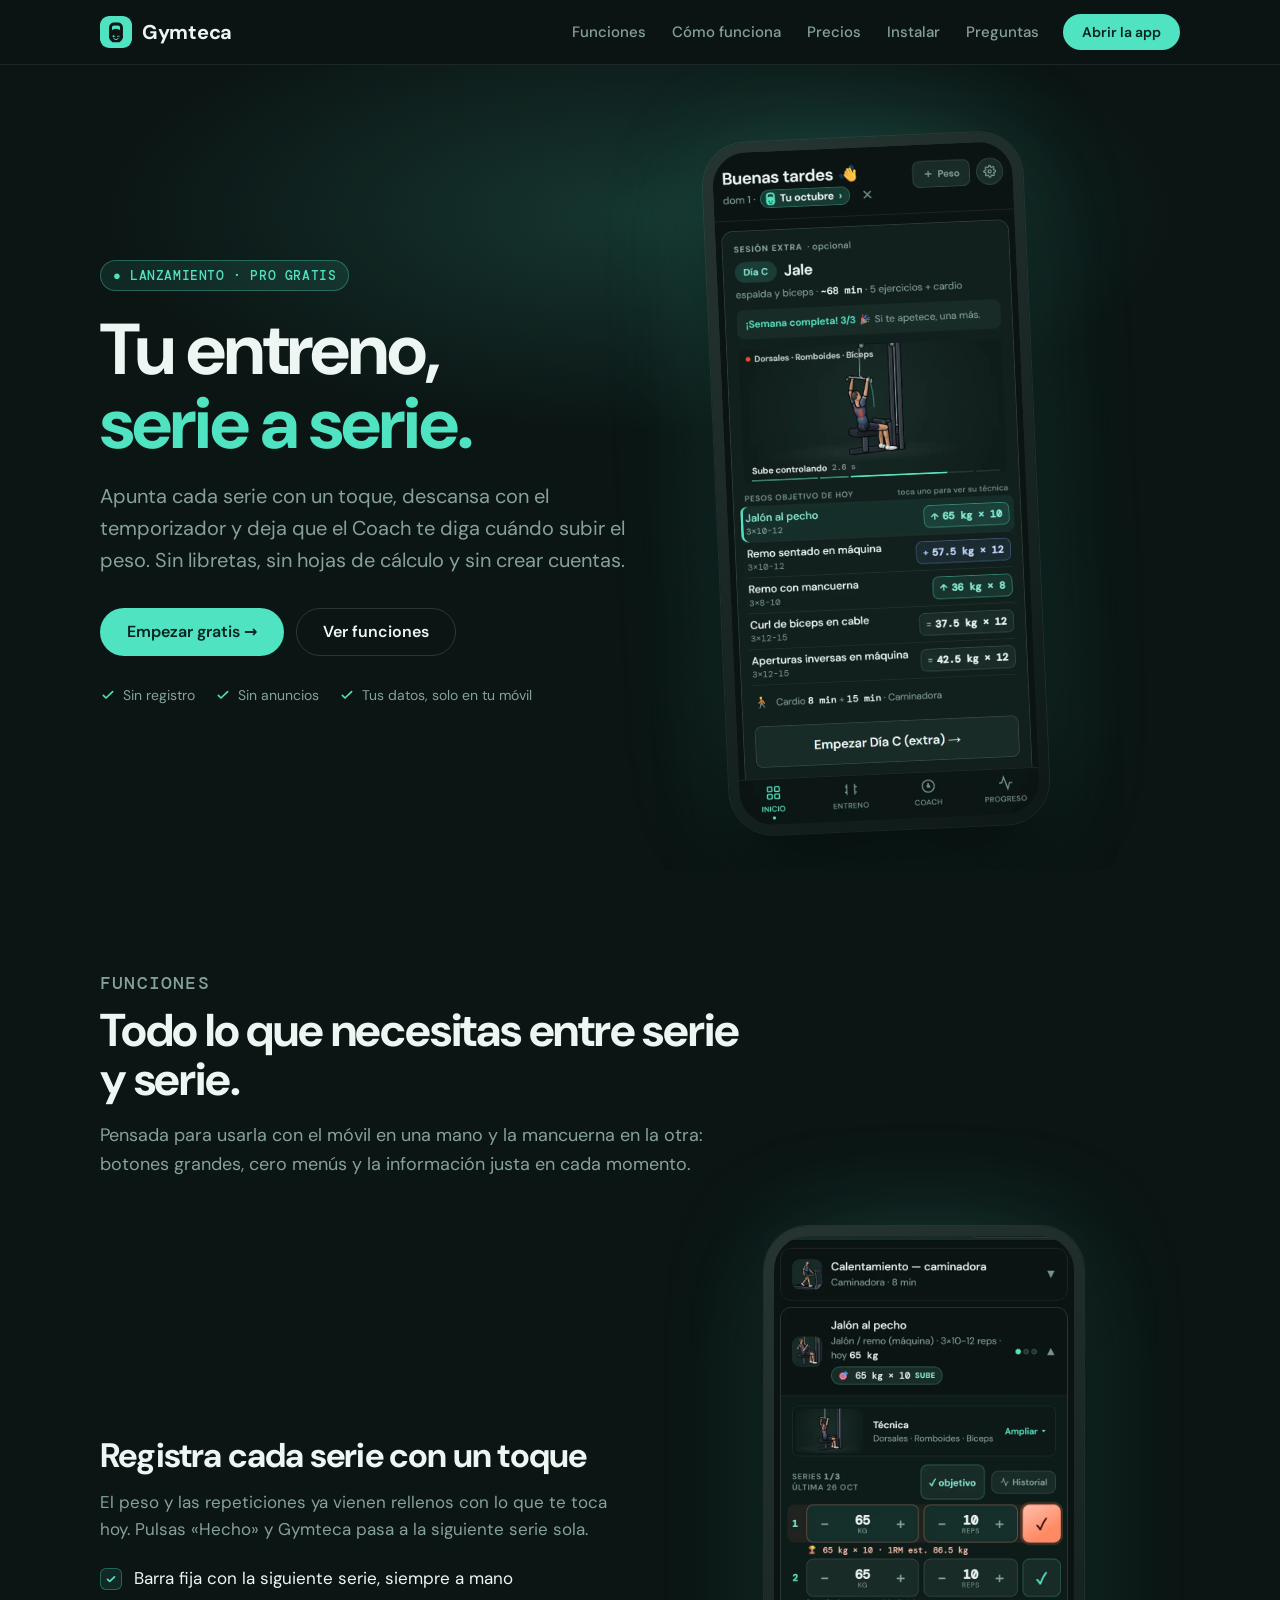
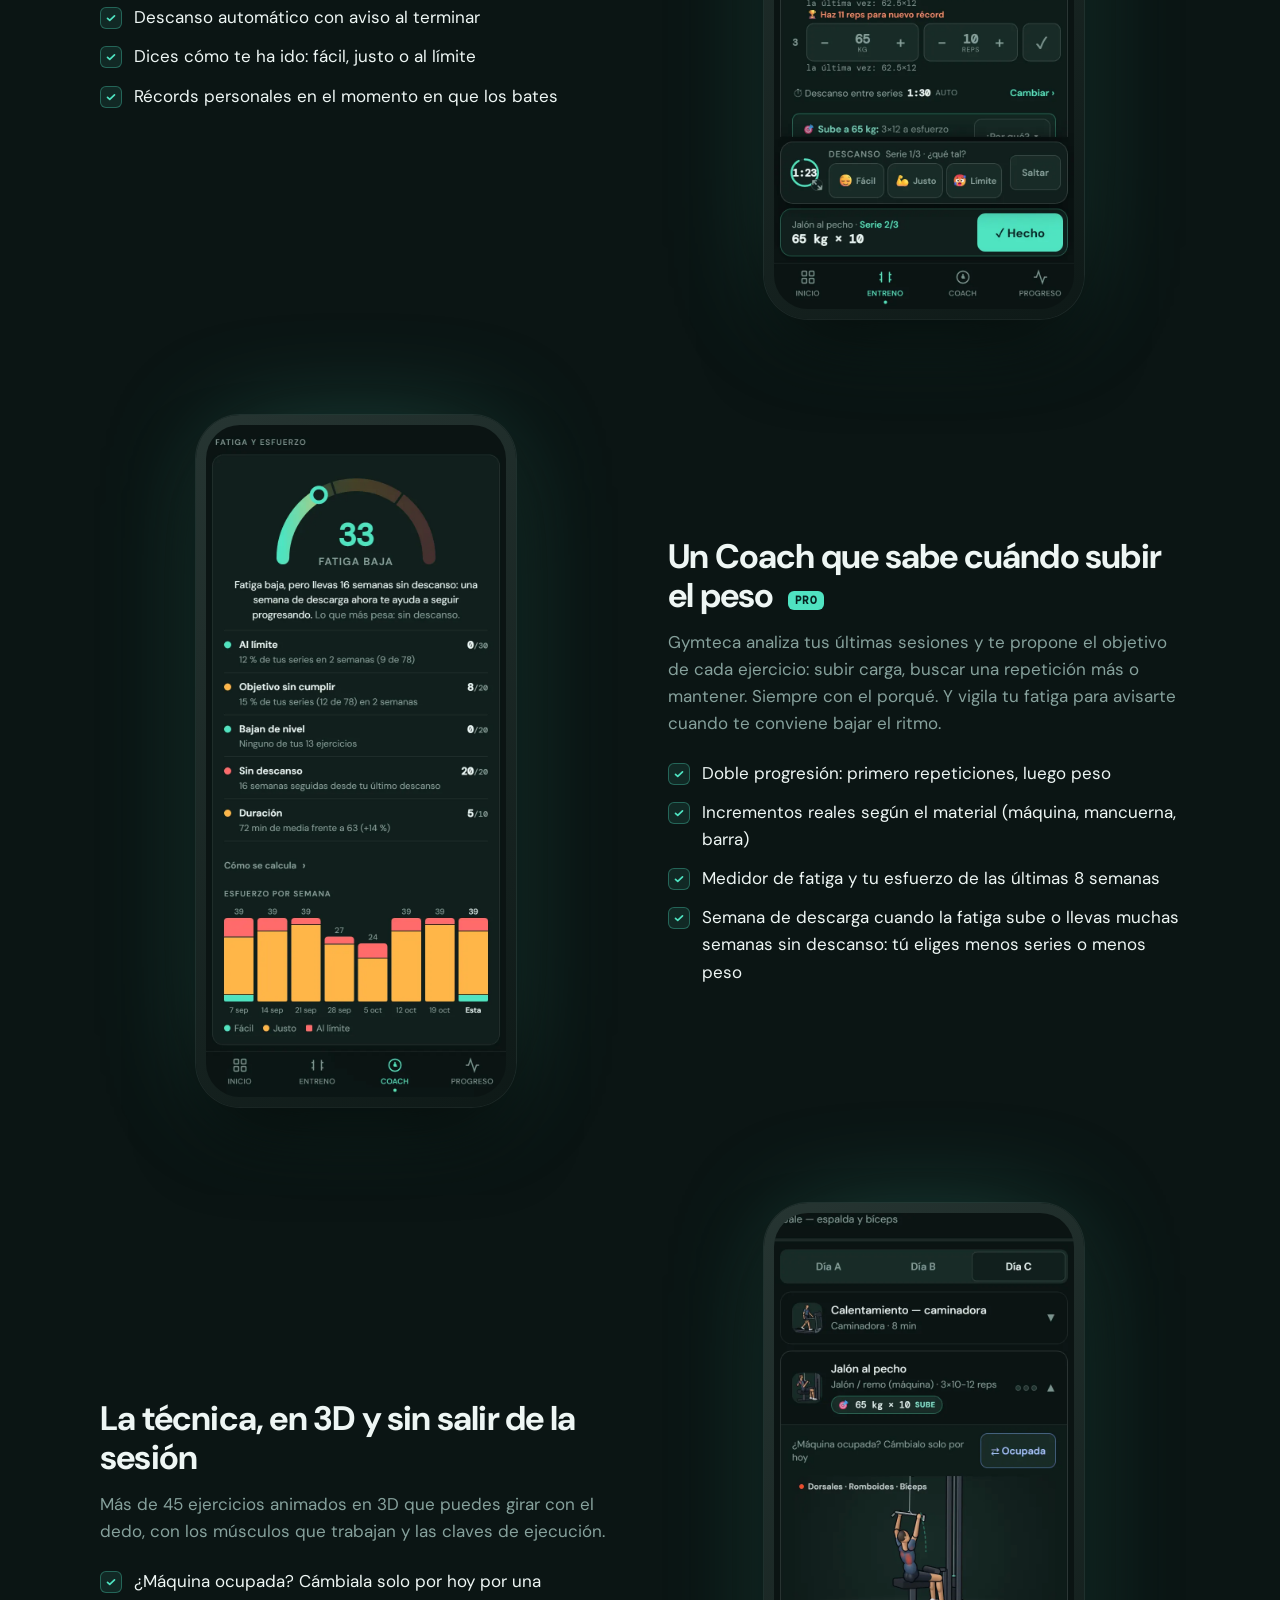
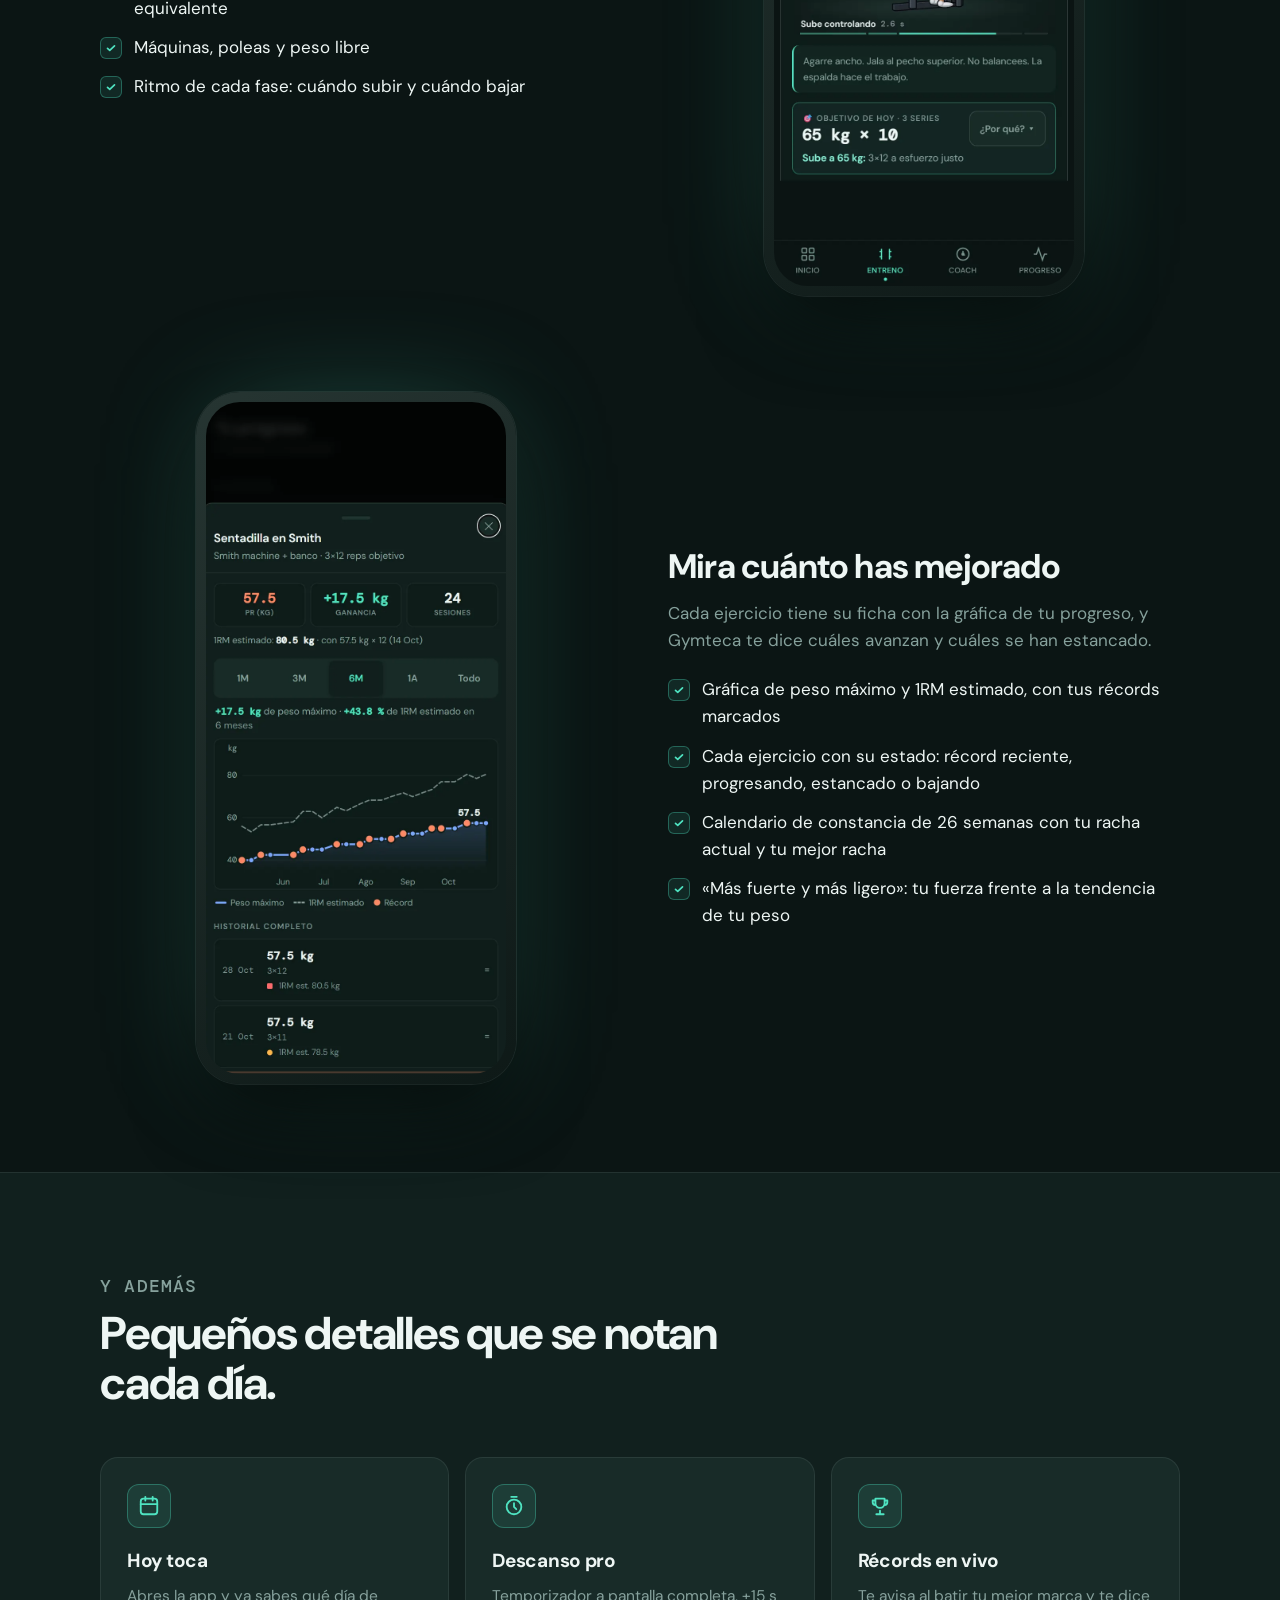
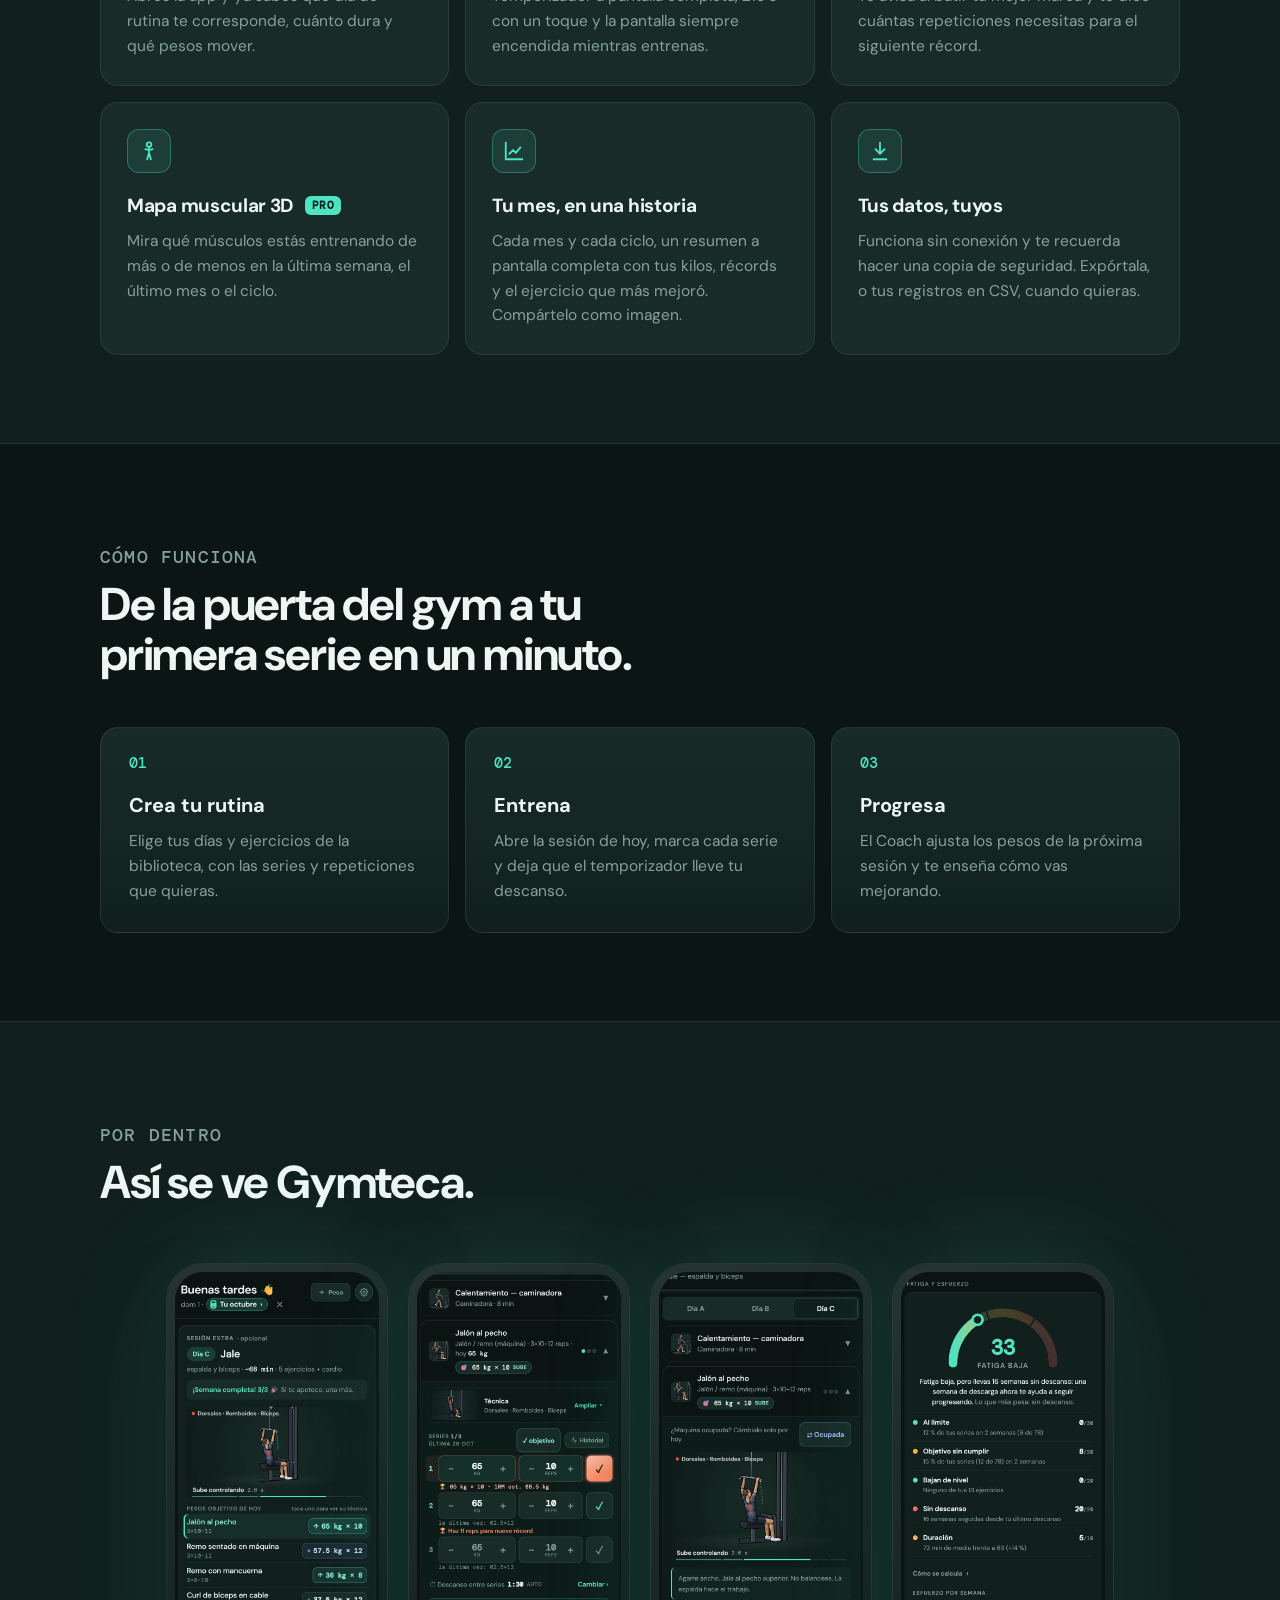
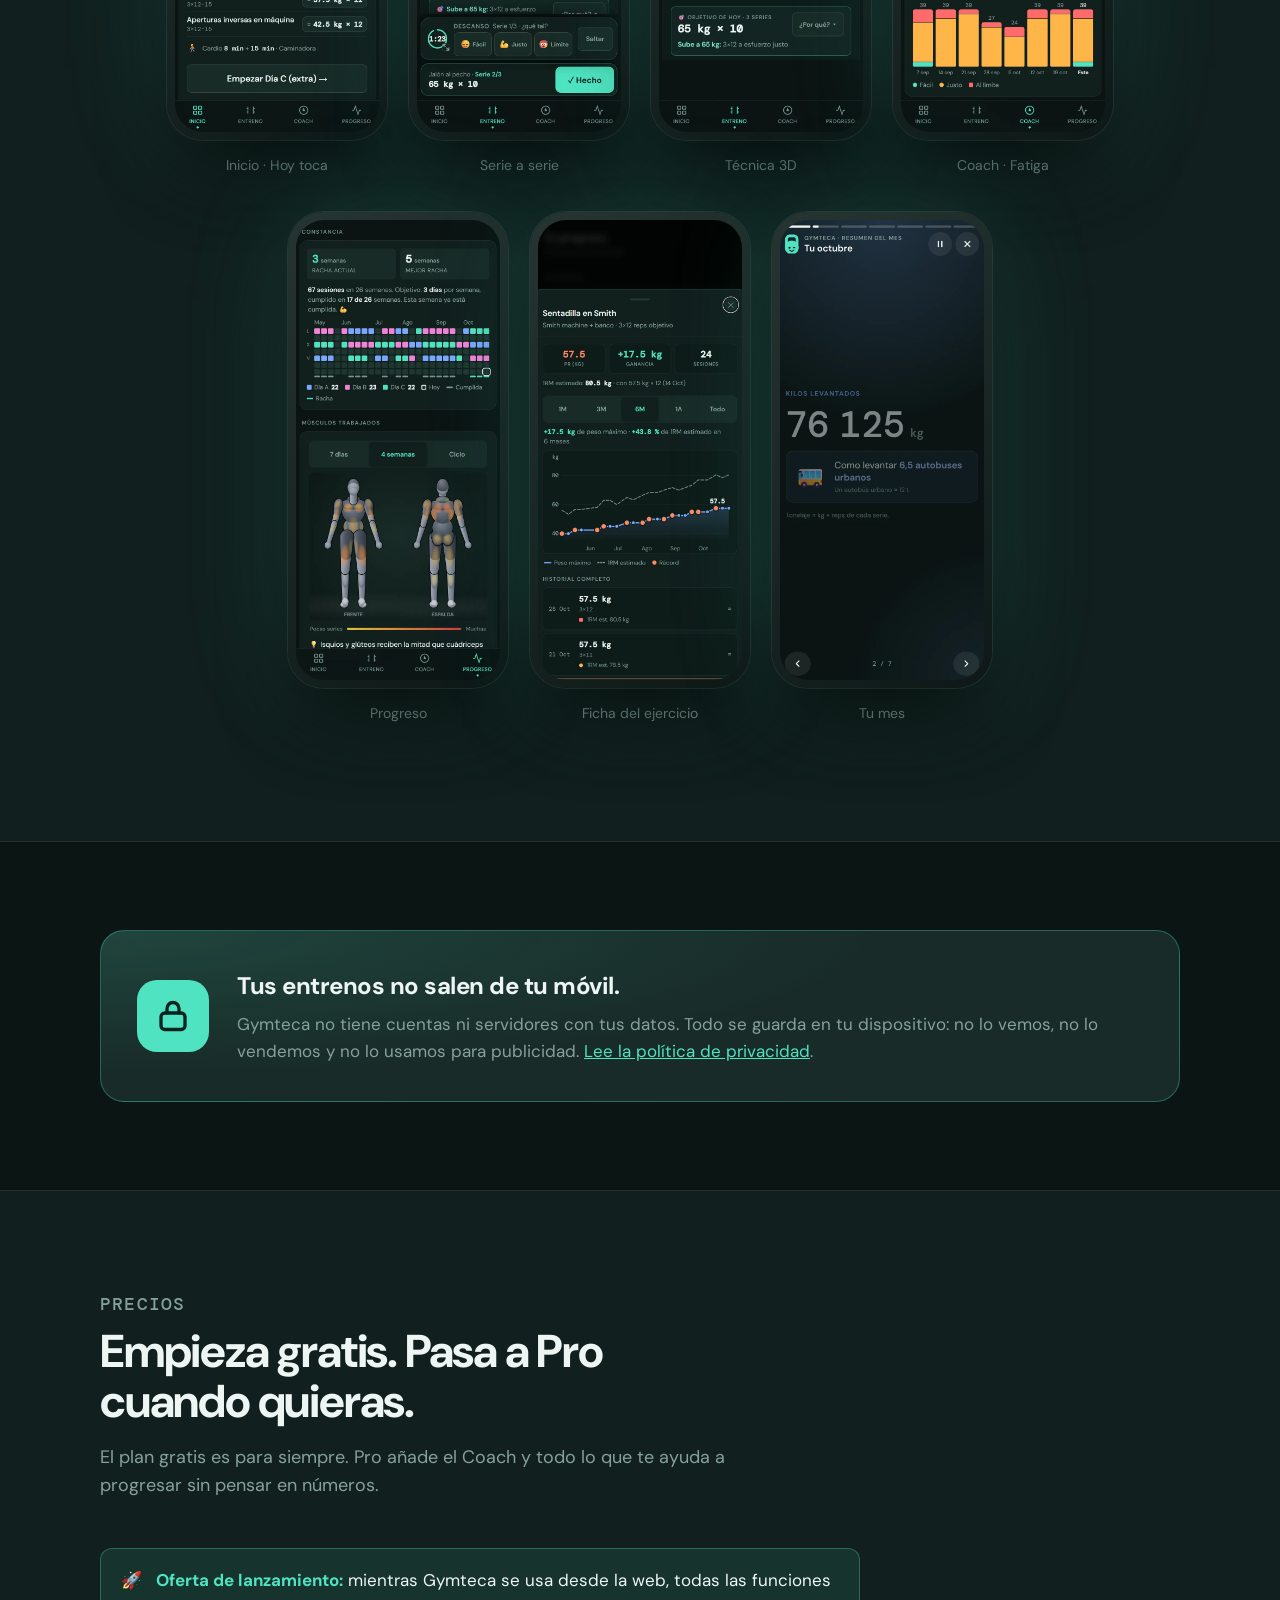
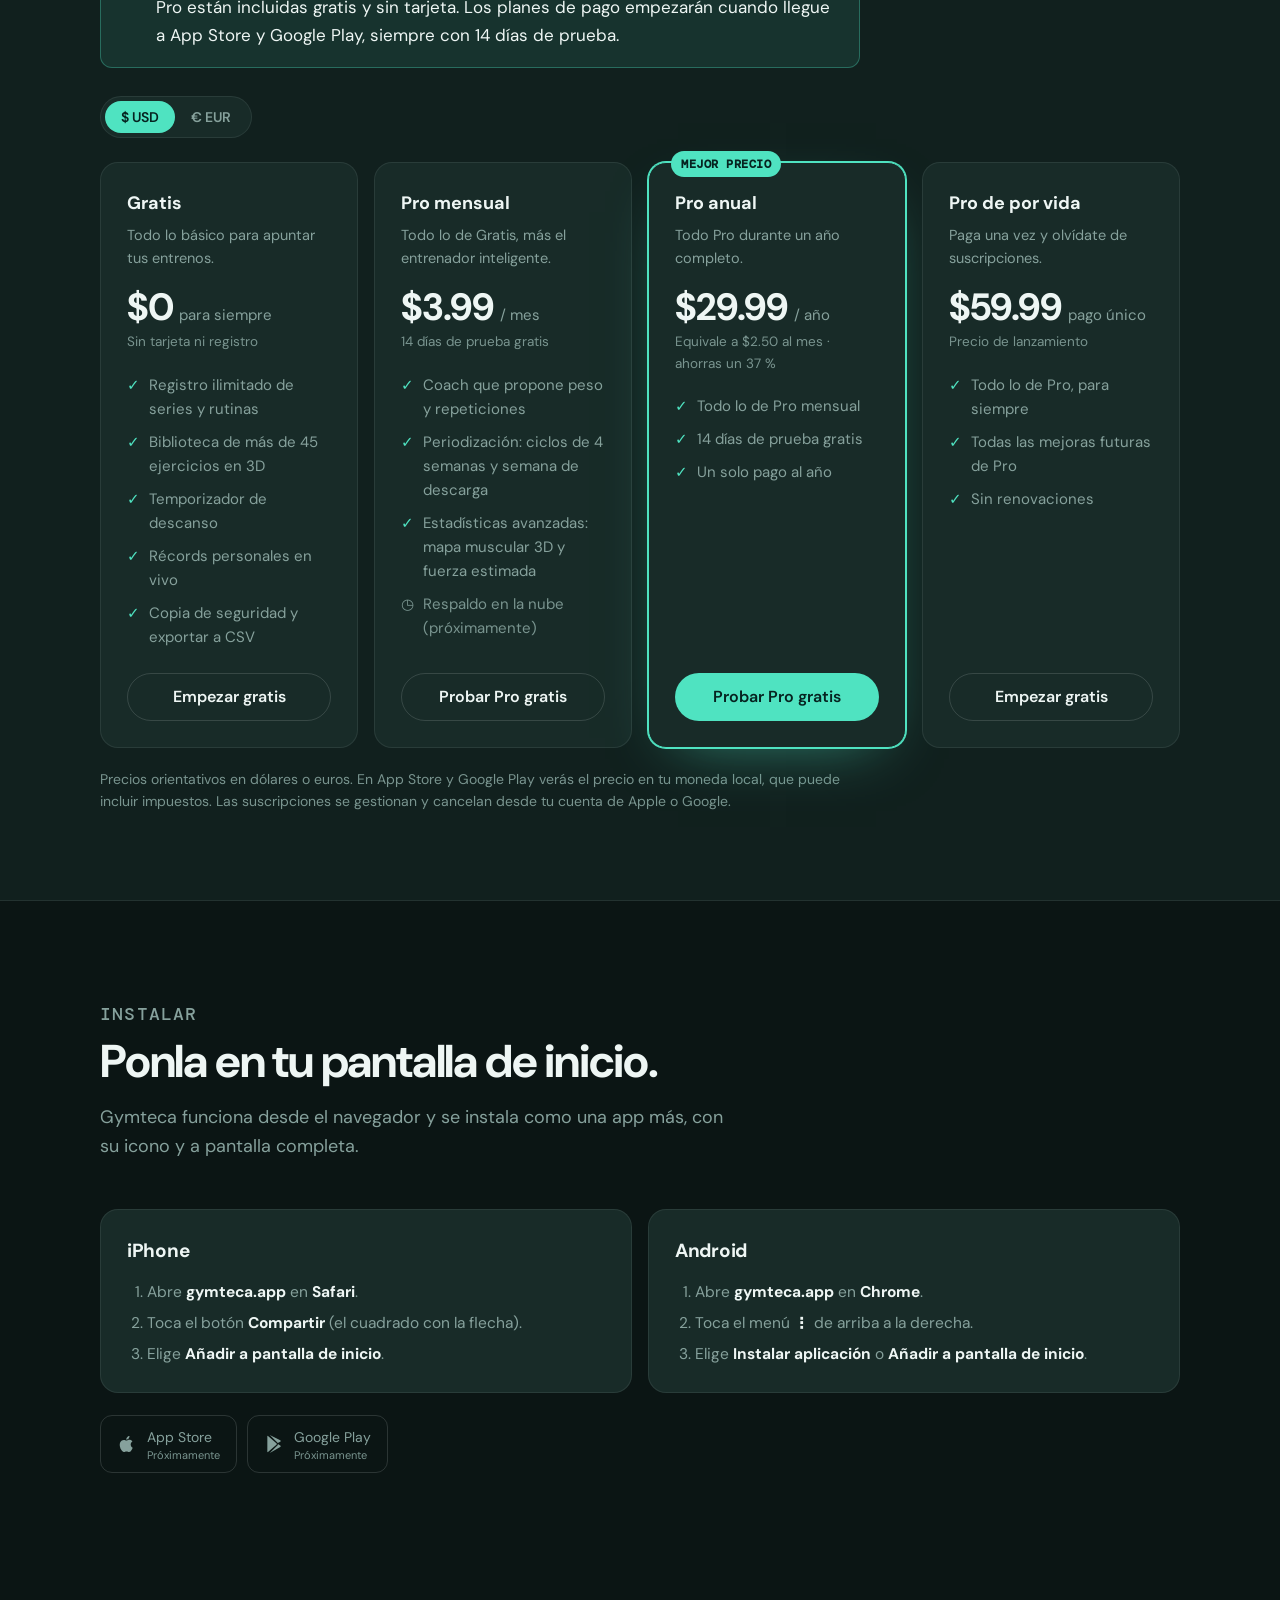
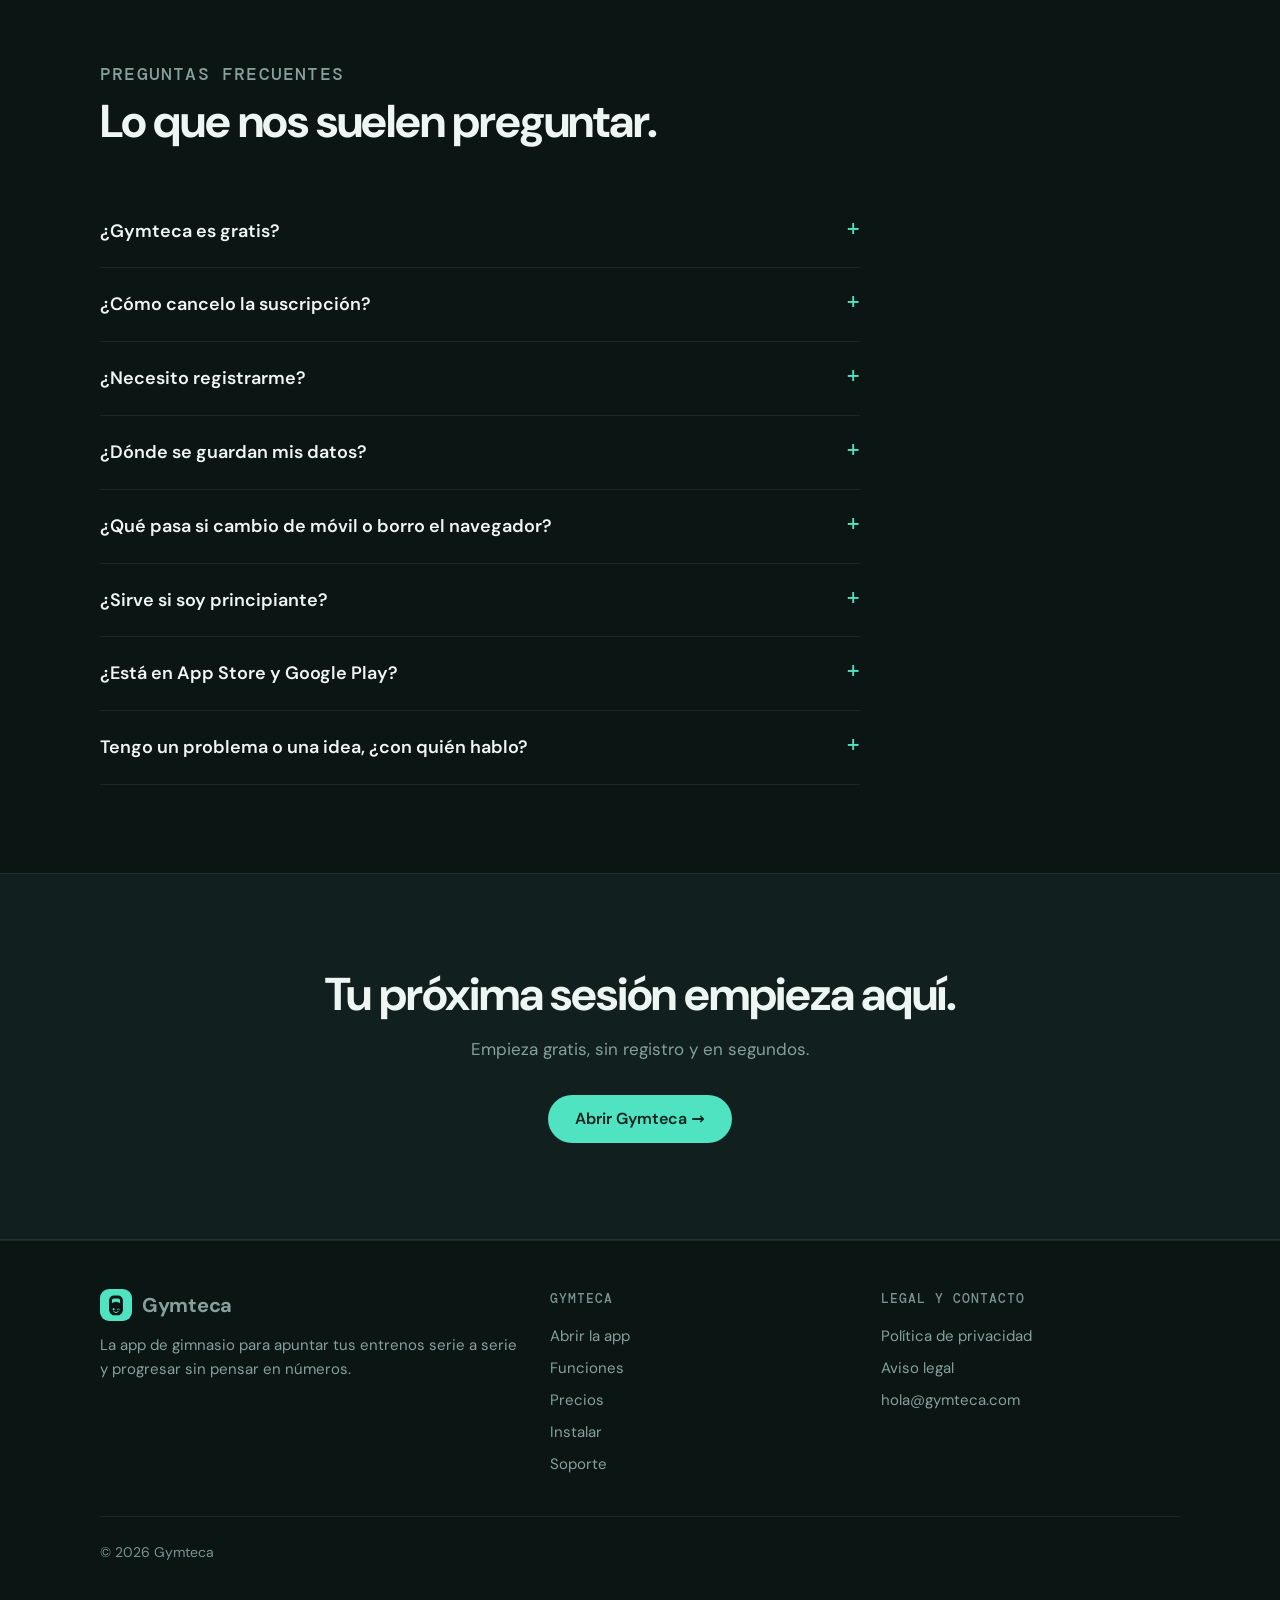
==== commit 8ddd3117: "Gymteca: fuera la broma del día de pierna - Pie de la portada: queda «© 2026 Gymteca», como en el re" ====
--- a/index.html
+++ b/index.html
@@ -428,7 +428,7 @@
         <li><a href="mailto:hola@gymteca.com">hola@gymteca.com</a></li>
       </ul>
     </div>
-    <p class="copy">© 2026 Gymteca. Hecho con 💚 para los que no se saltan el día de pierna.</p>
+    <p class="copy">© 2026 Gymteca</p>
   </div>
 </footer>
 <dialog class="lb" id="lb" aria-label="Captura ampliada">
